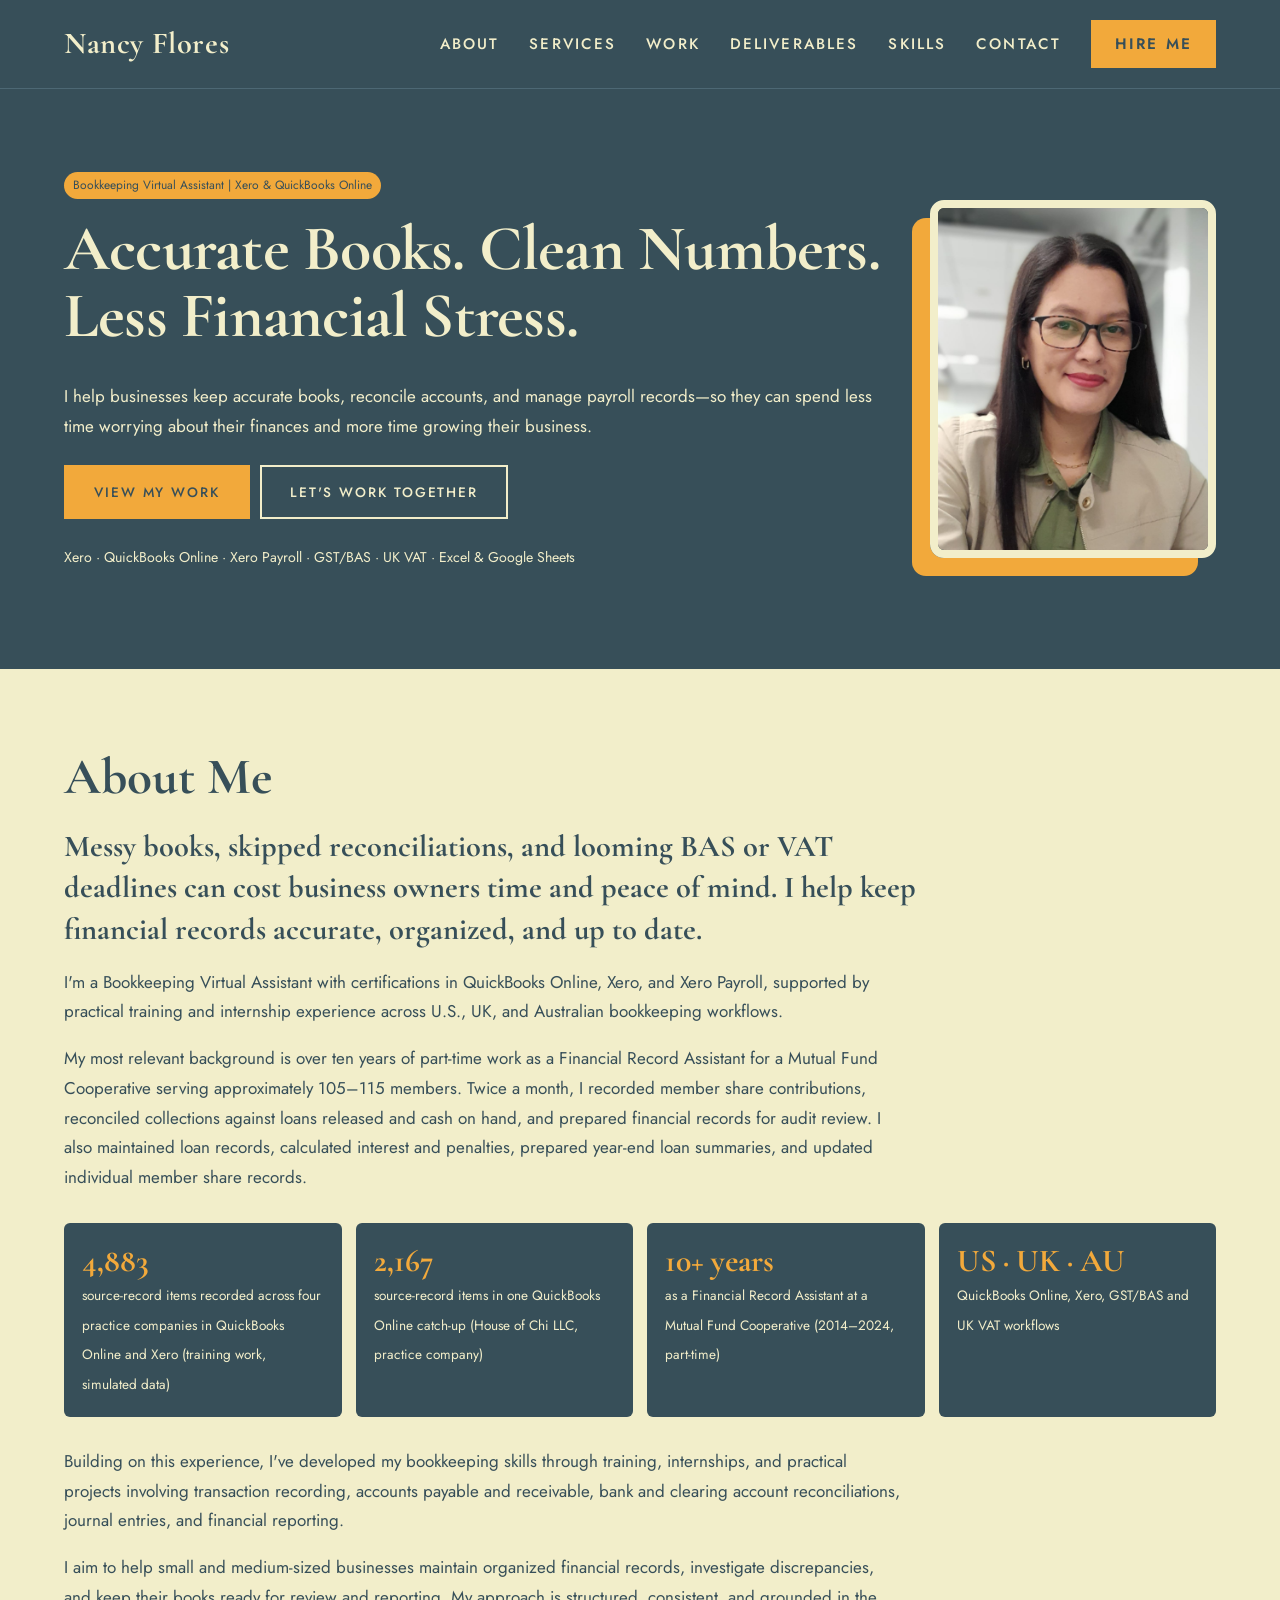
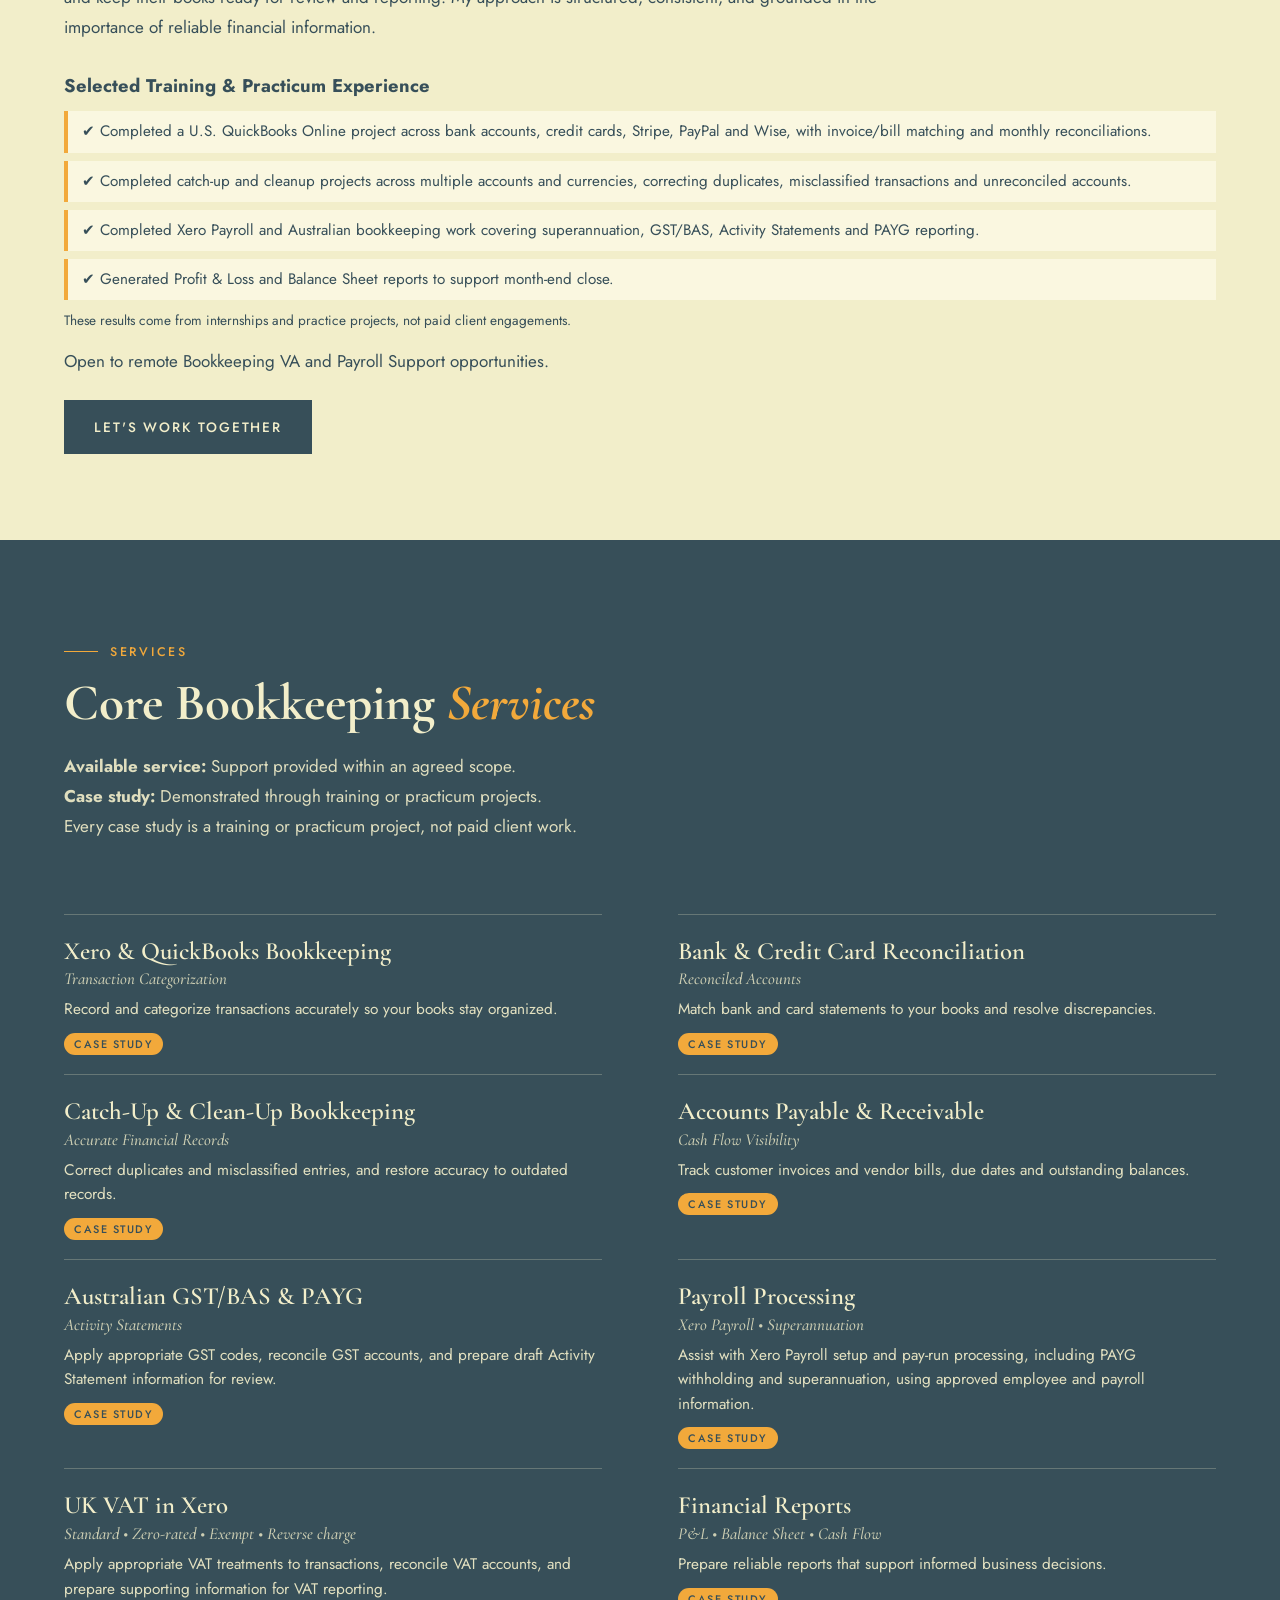
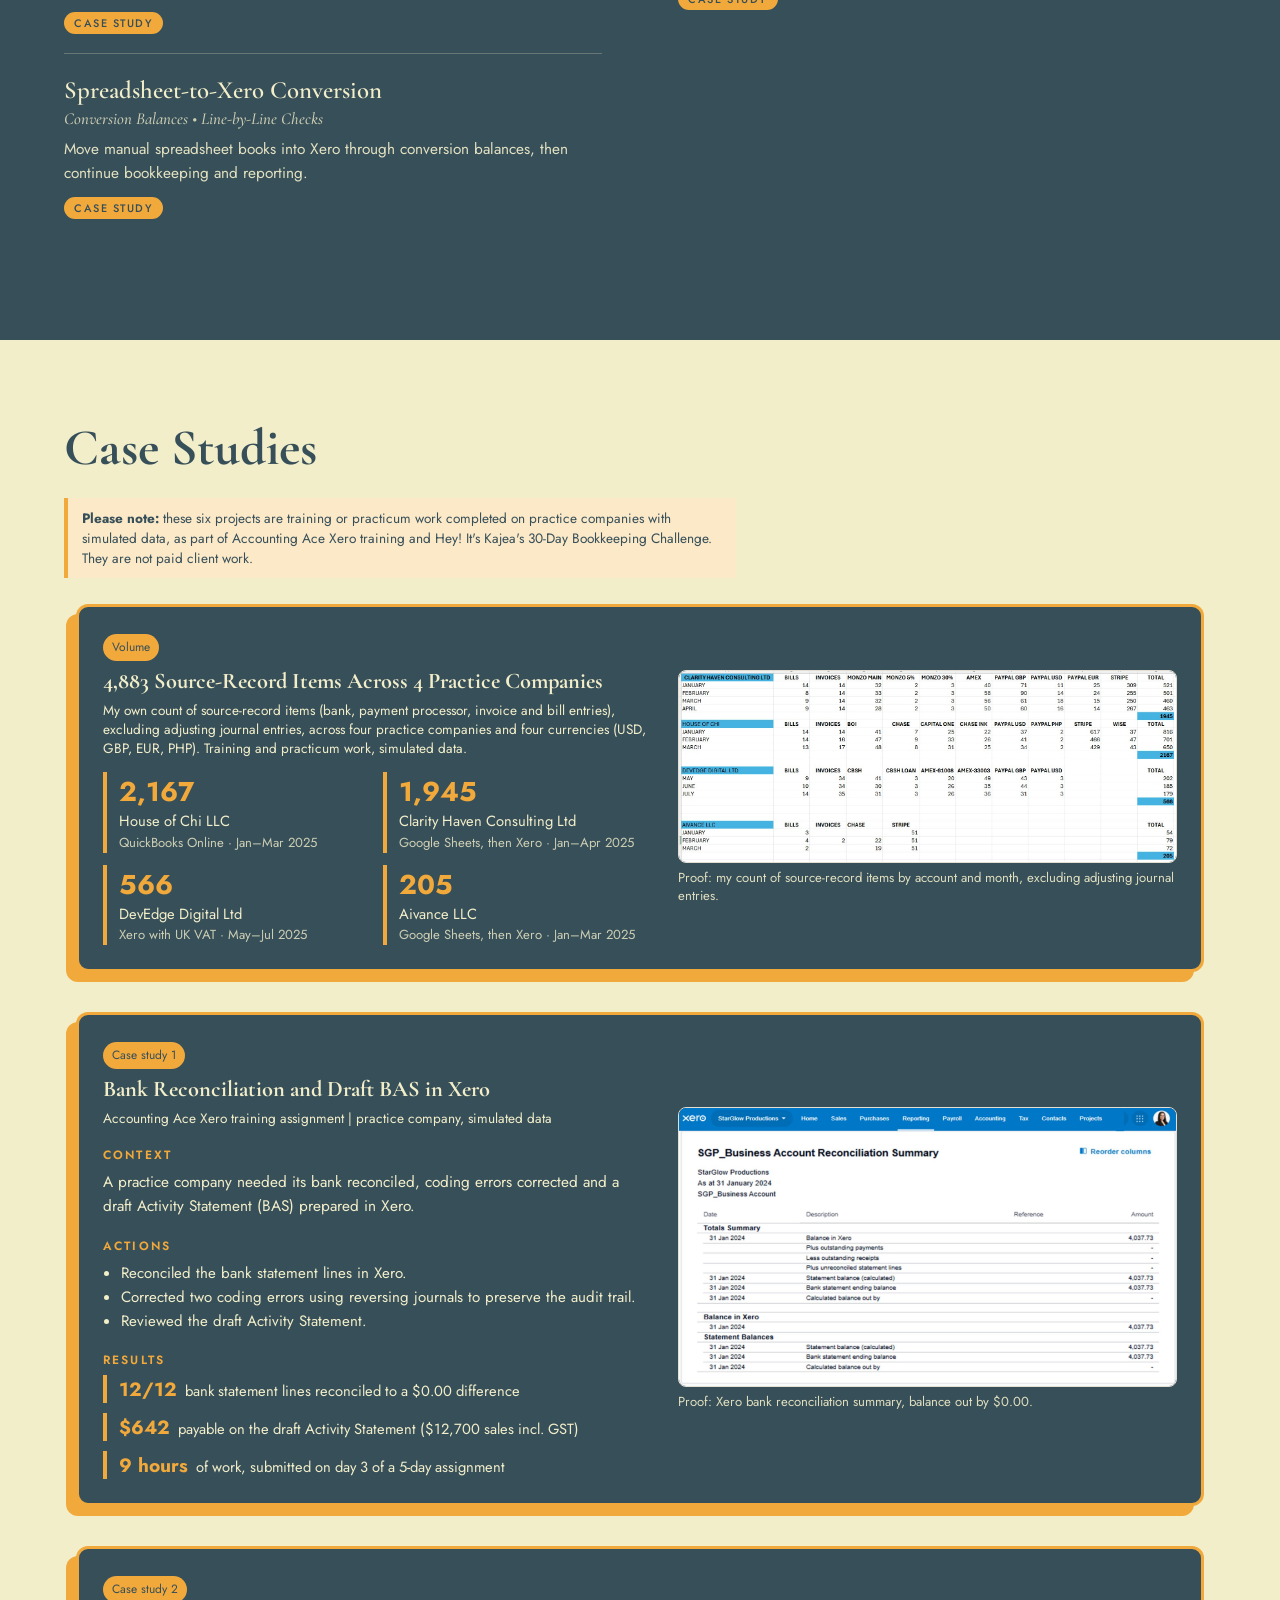
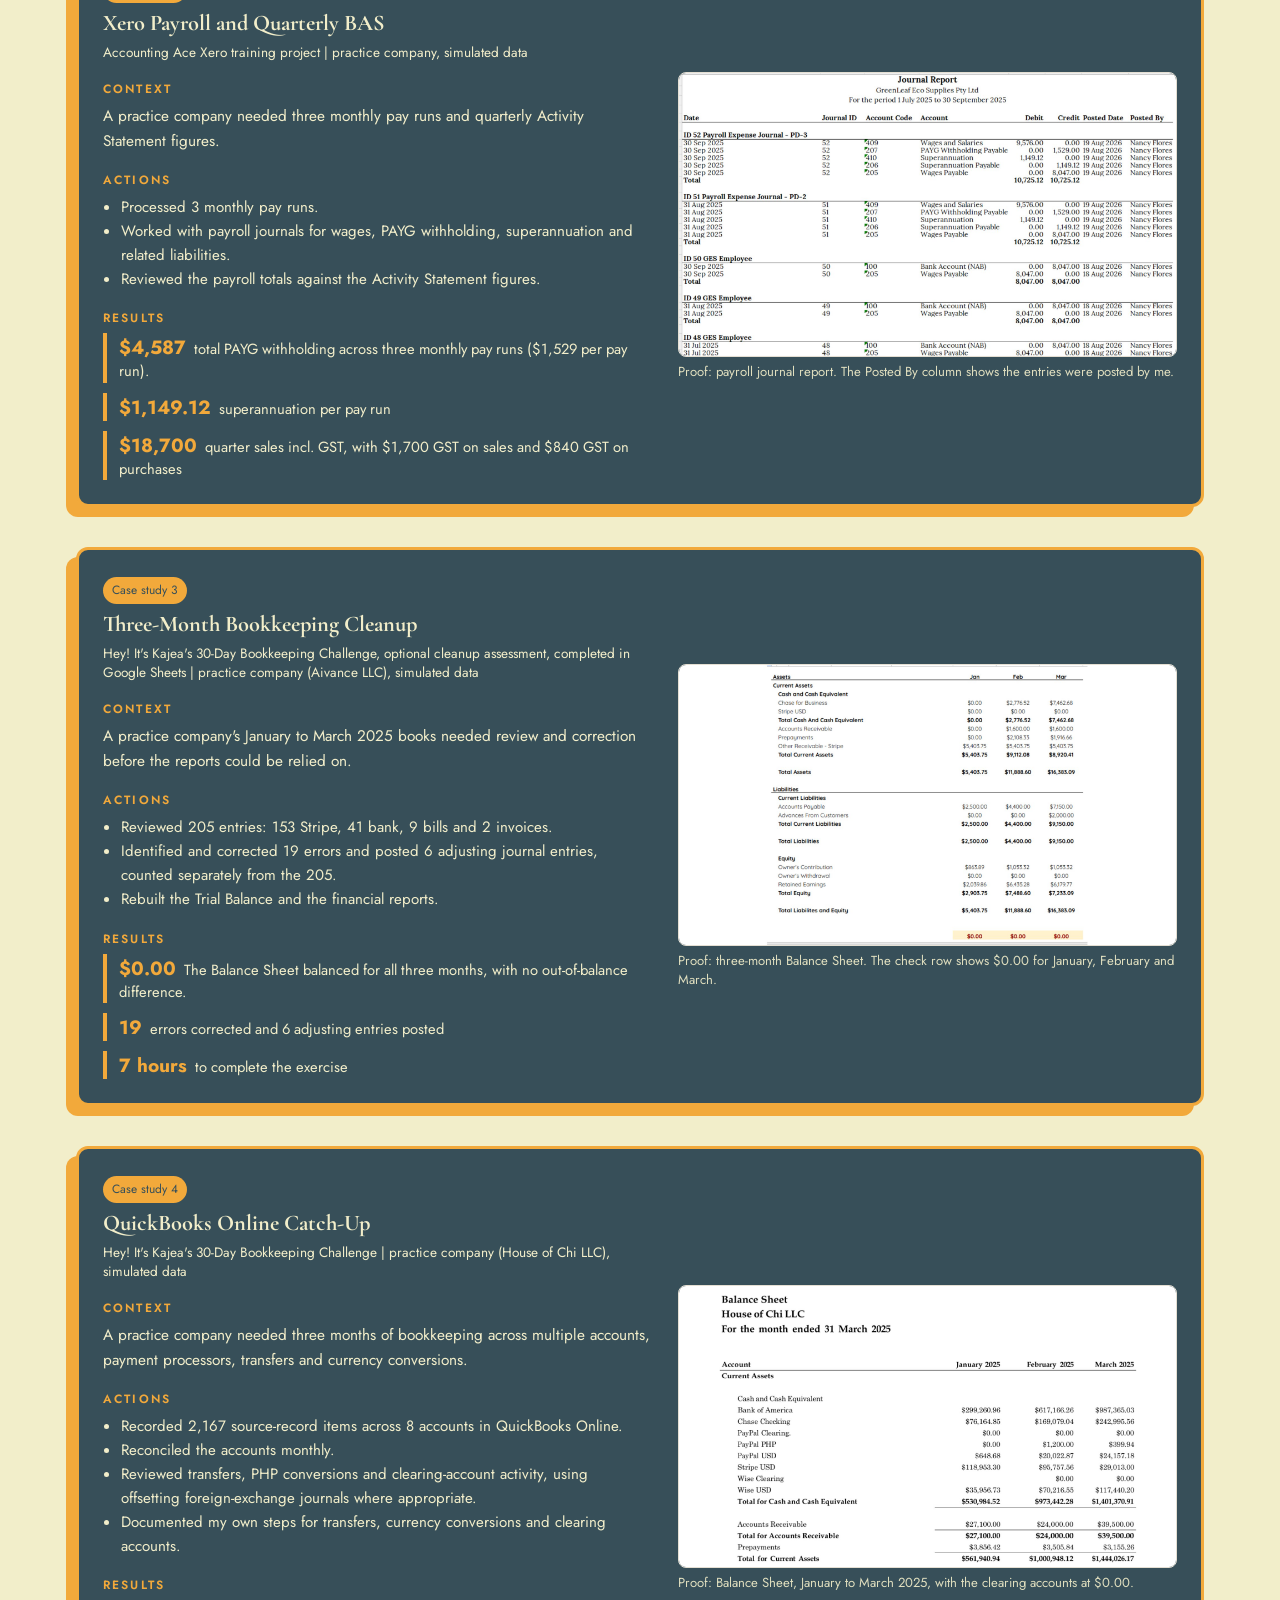
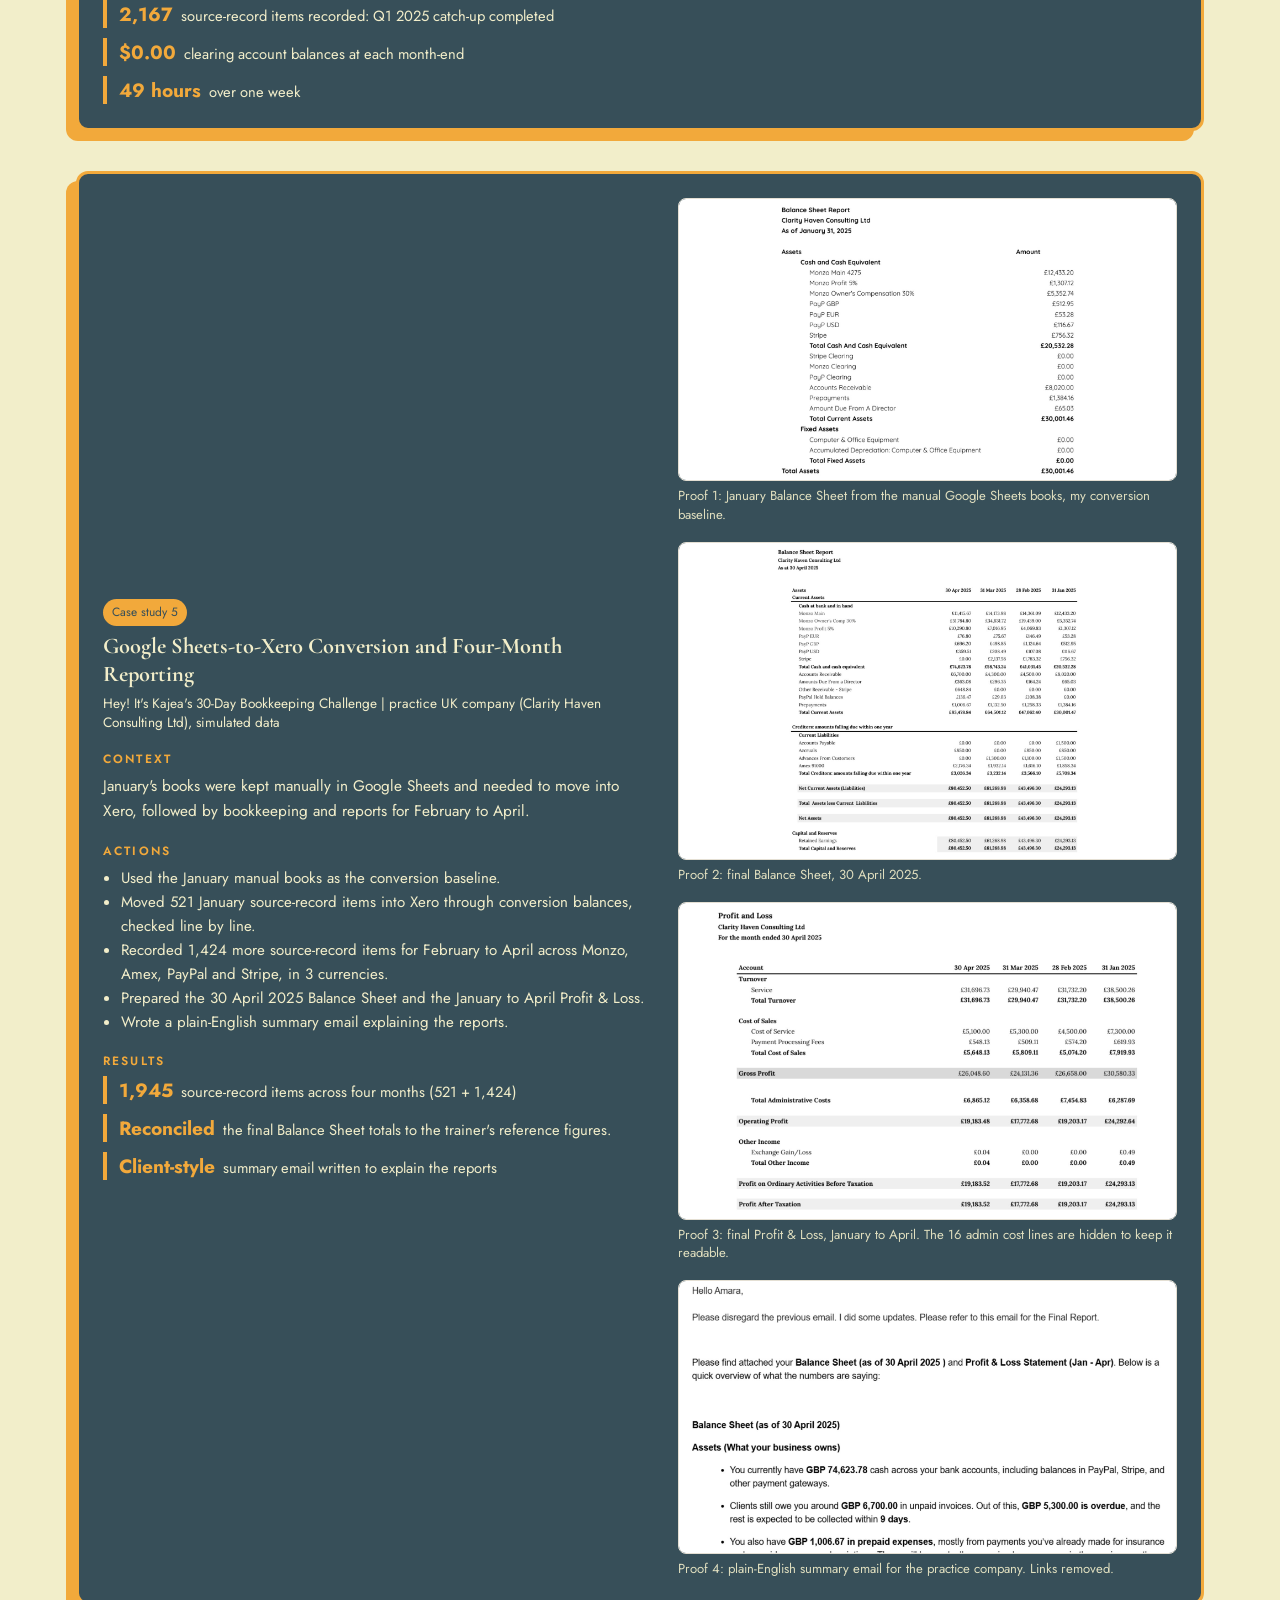
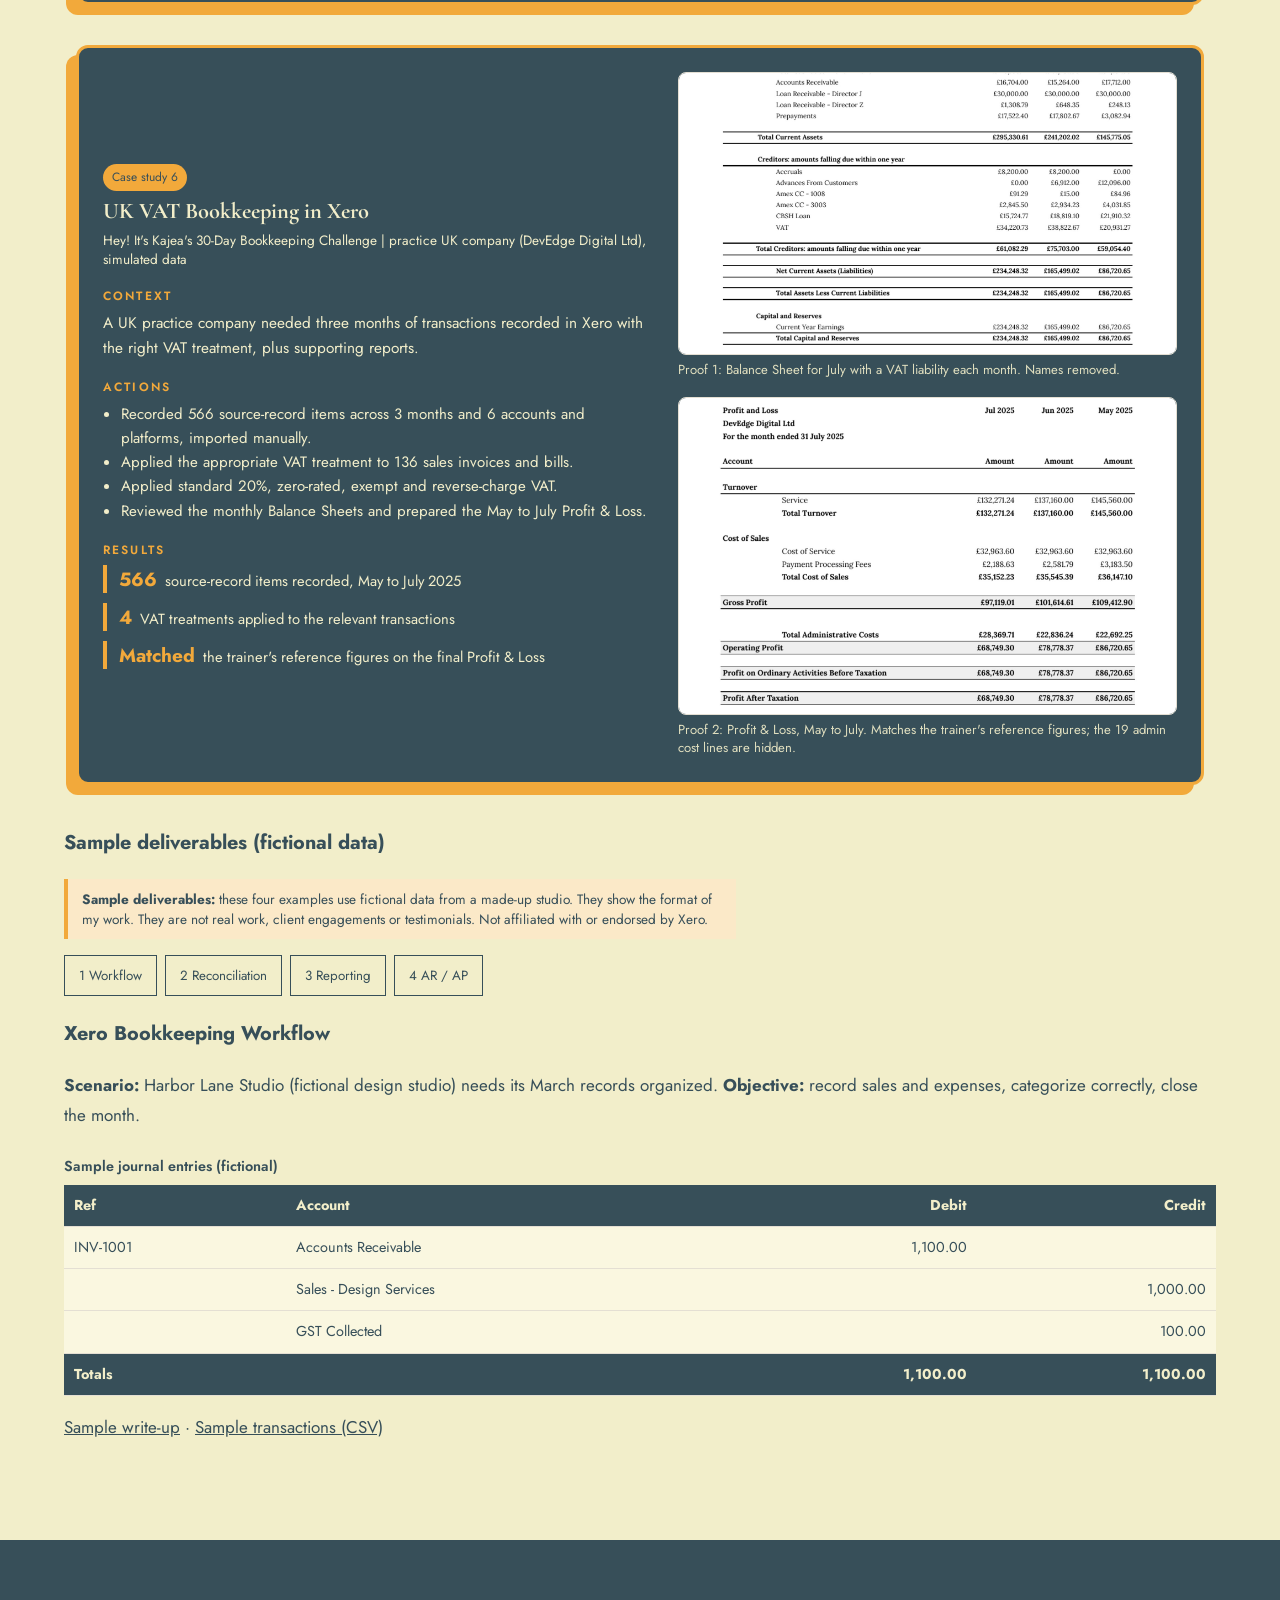
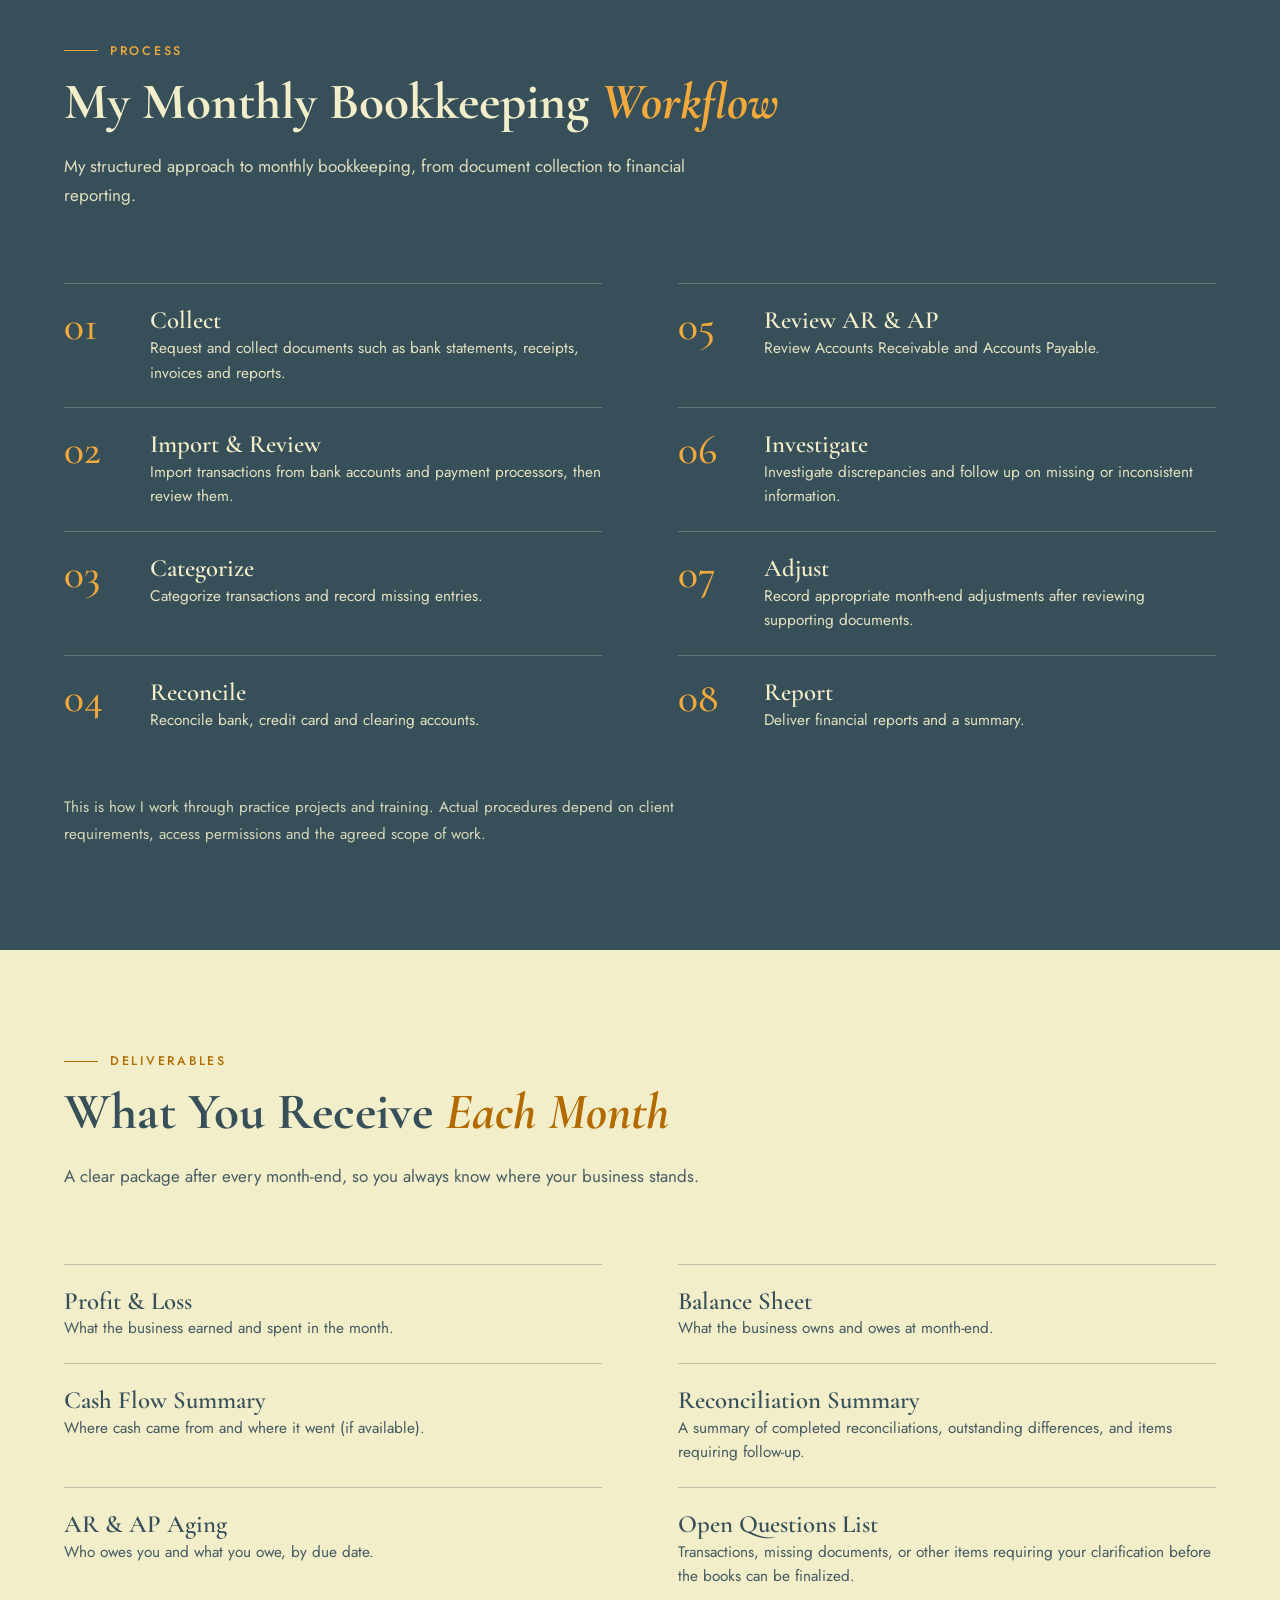
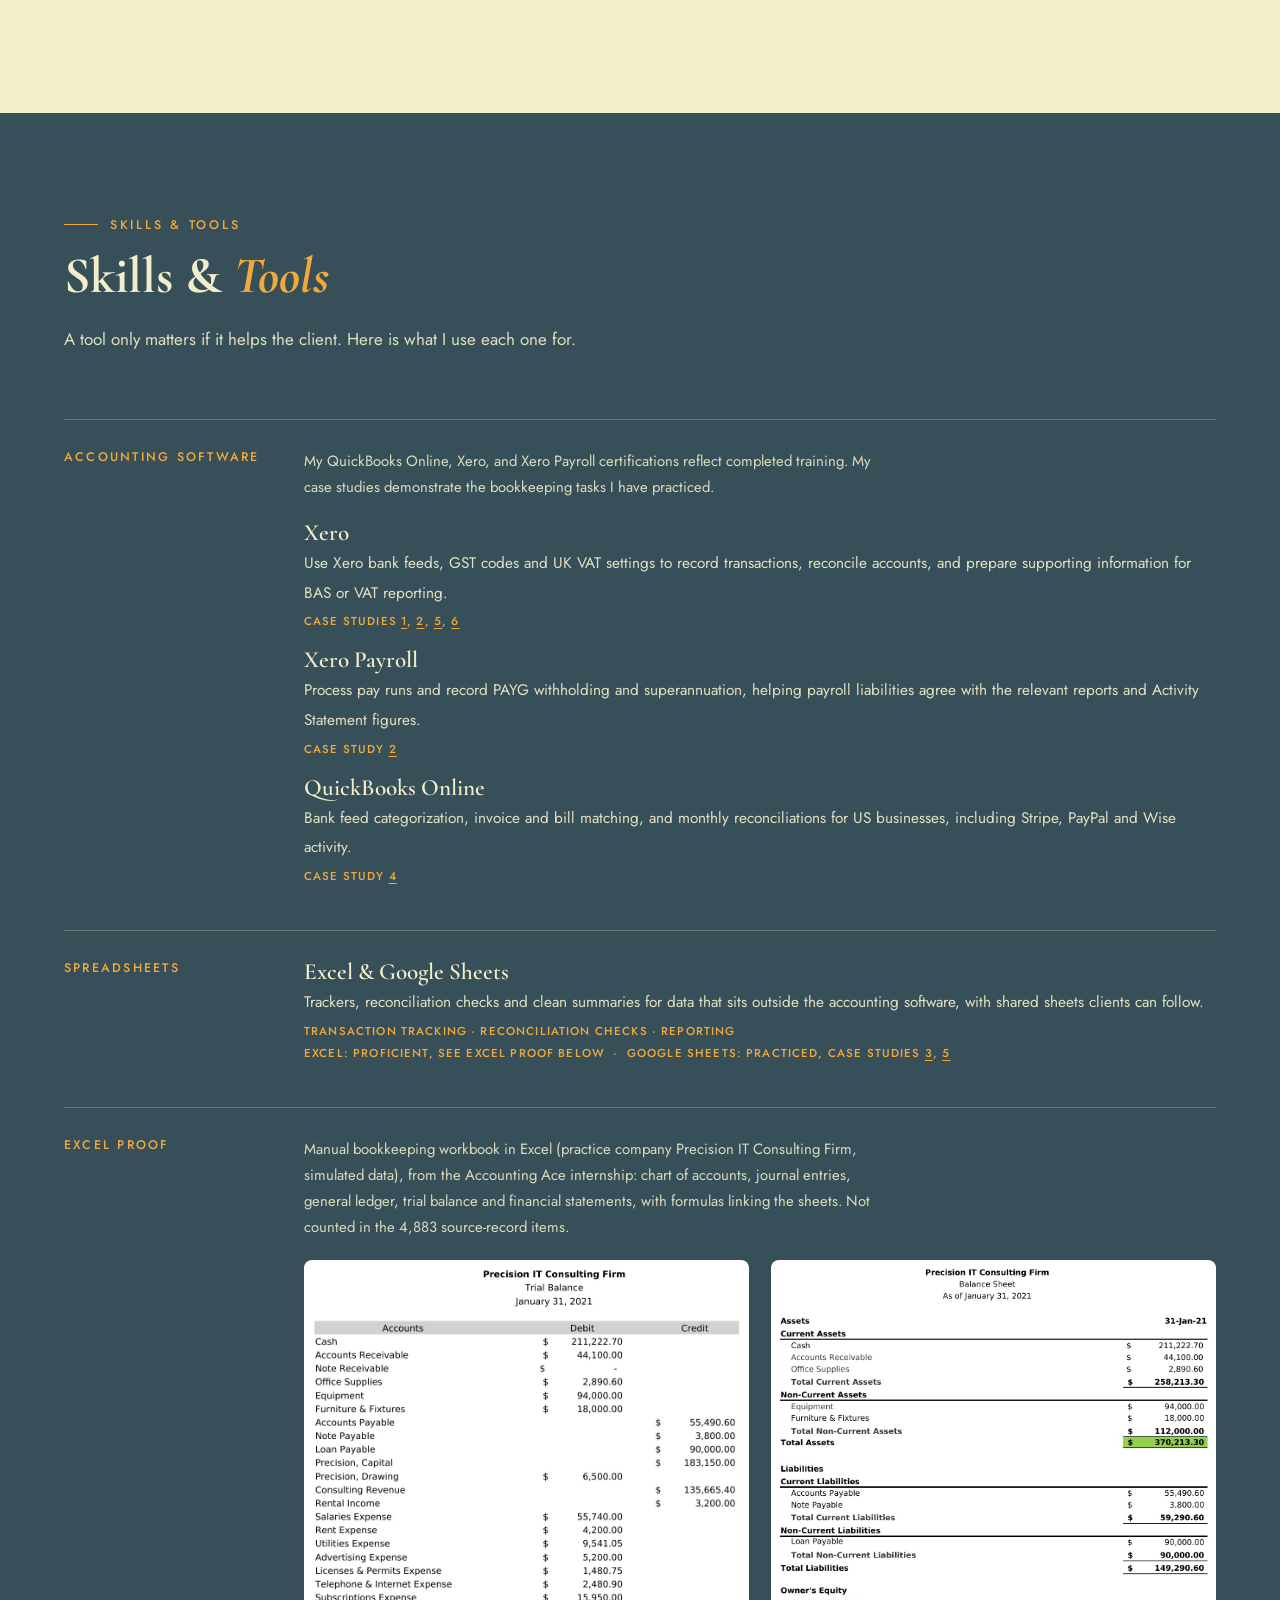
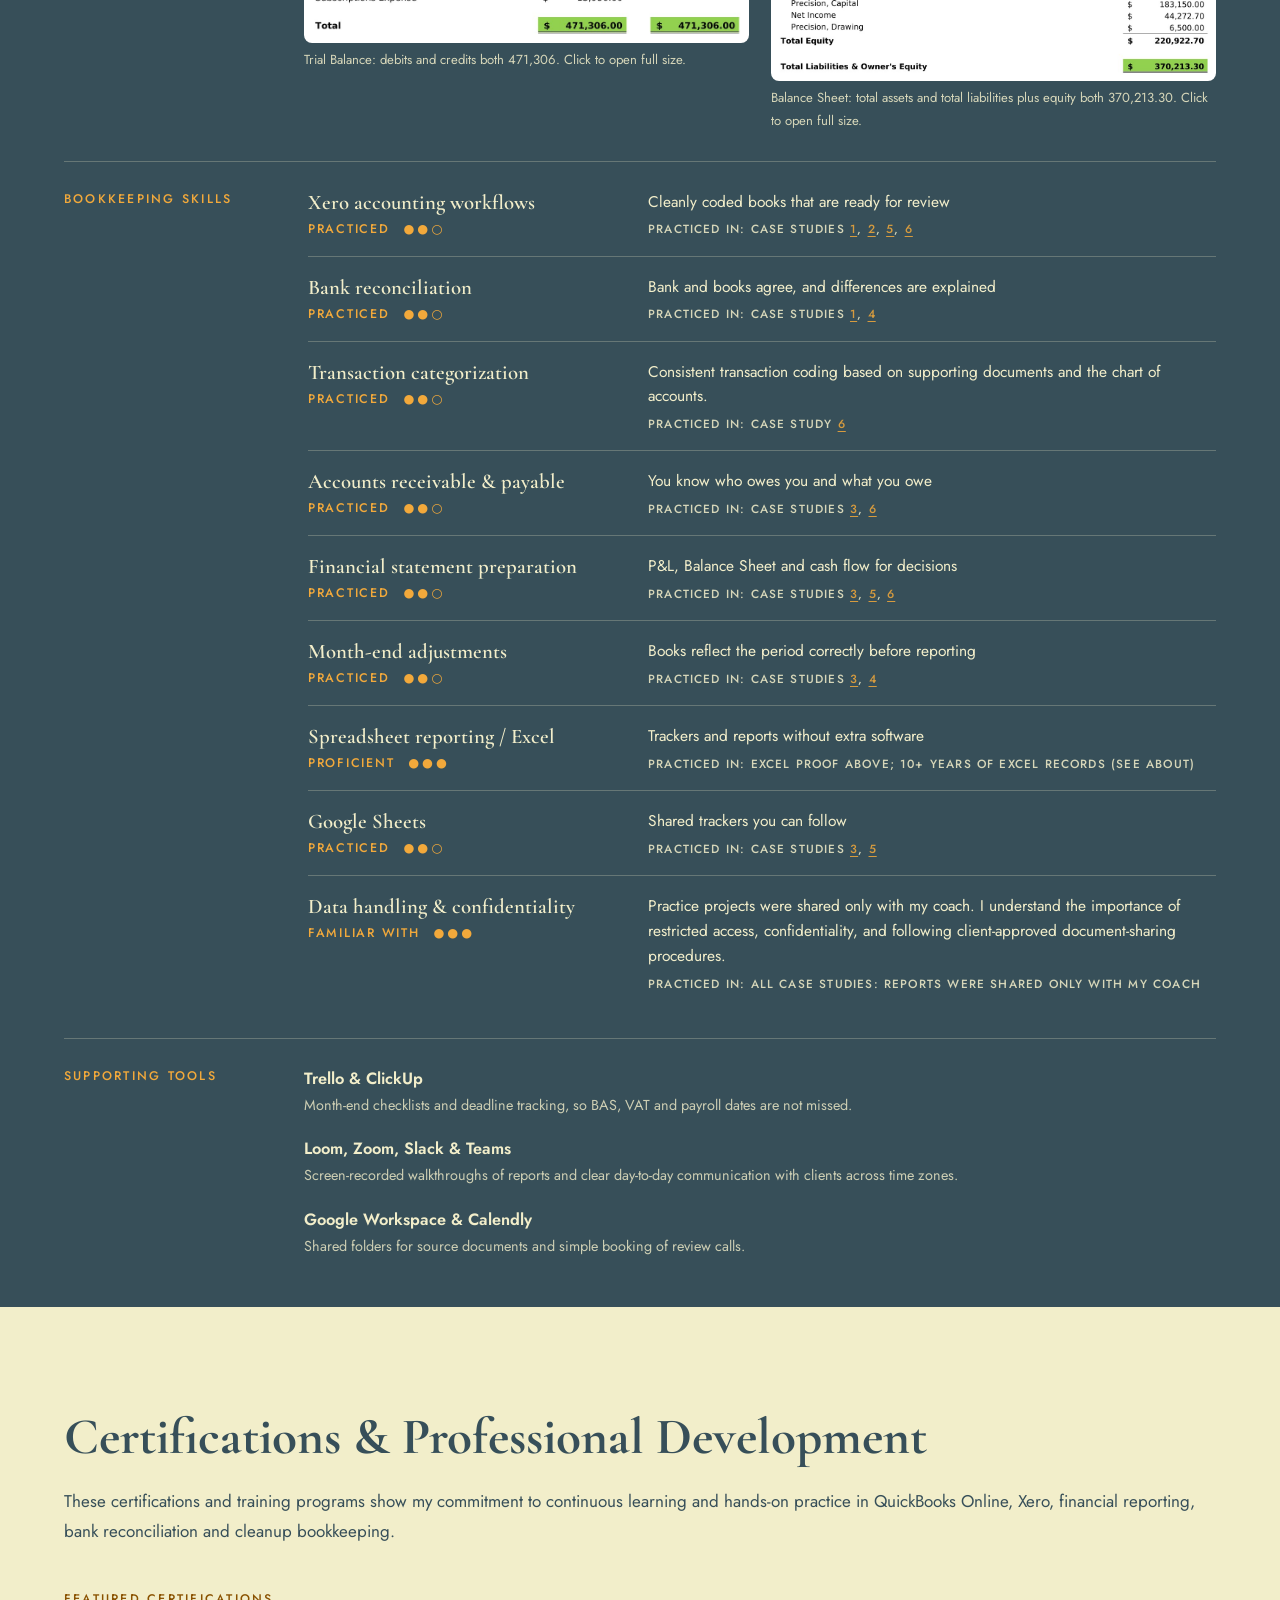
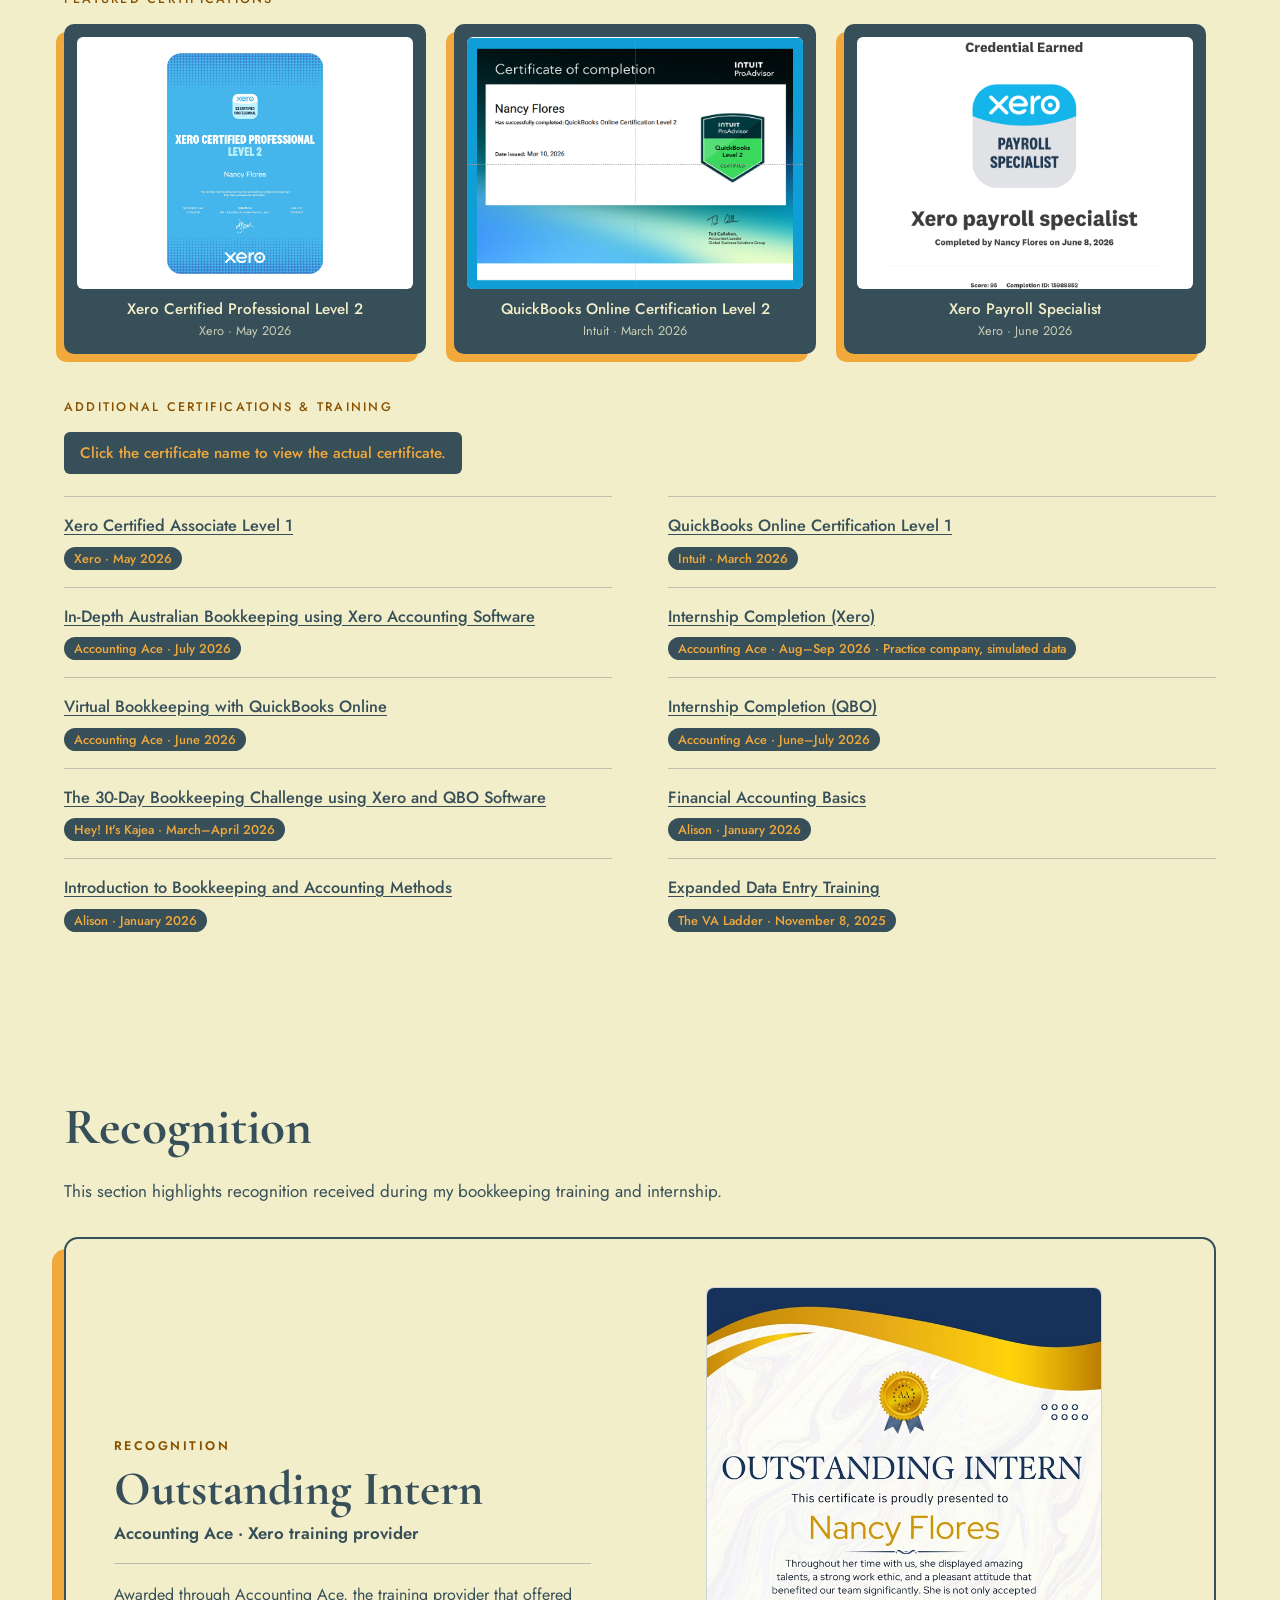
==== index.html @ 0b64007d "Update index.html" ====
<!DOCTYPE html><html lang="en"><head><meta charset="utf-8"><meta name="viewport" content="width=device-width,initial-scale=1">
<title>Nancy Flores | Bookkeeping Virtual Assistant | Xero &amp; QuickBooks Online</title>
<meta name="description" content="Portfolio of Nancy Flores, remote Xero and QuickBooks Online bookkeeper: reconciliations, AP/AR, GST/BAS, UK VAT and financial reporting. Sample projects use fictional data.">
<link rel="stylesheet" 	href="css/style.css?v=3"></head><body>
<header><a href="#top"><strong>Nancy Flores</strong></a><button id="menu" aria-expanded="false" aria-controls="nav">Menu</button>
<nav id="nav" aria-label="Main"><a href="#about">About</a><a href="#services">Services</a><a href="#work">Work</a><a href="#workflow">Deliverables</a><a href="#skills">Skills</a><a href="#contact">Contact</a><a class="hire" href="#contact">Hire Me</a></nav></header>
<main id="top">
<section class="hero"><div><span class="tag b">Bookkeeping Virtual Assistant | Xero &amp; QuickBooks Online</span>
<style>.hero h1{white-space:nowrap;letter-spacing:-.012em;font-size:min(6.4vw,2.9rem)}@media(max-width:899px){.hero{padding-left:4vw!important;padding-right:4vw!important}}@media(min-width:900px){.hero h1{font-size:clamp(1.7rem,2.6vw,3rem)}}</style><h1>Accurate Books. Clean Numbers.<br>Less Financial Stress.</h1> <script> (function(){ var h=document.querySelector('.hero h1'); if(h){ h.style.display='inline-block'; var fit=function(){h.style.fontSize='100px';var w=h.parentElement.clientWidth,n=h.offsetWidth;if(!n||!w)return;h.style.fontSize=Math.max(18,Math.min(Math.floor(100*w/n*.97),innerWidth>=900?64:60))+'px'}; fit();addEventListener('resize',fit);addEventListener('load',fit); if(document.fonts&&document.fonts.ready)document.fonts.ready.then(fit); } var s=document.createElement('style'); s.textContent='.pf img,.cg-i img,.rcx-f img{cursor:zoom-in}#lb2{position:fixed;inset:0;z-index:200;display:flex;flex-direction:column;align-items:center;justify-content:center;gap:14px;background:rgba(55,79,89,.95);visibility:hidden;opacity:0;transition:opacity .25s,visibility .25s}#lb2.o{visibility:visible;opacity:1}#lb2 img{max-width:94vw;max-height:80vh;background:#fff;border:6px solid #f2eeca;border-radius:12px;box-shadow:-14px 14px 0 #F2A93B}#lb2 p{margin:0;color:#f2eeca;font:.9rem Jost,system-ui,sans-serif;max-width:80vw;text-align:center}#lb2 button{position:absolute;top:16px;right:20px;background:#F2A93B;color:#374f59;border:0;border-radius:99px;font:700 .9rem Jost,system-ui,sans-serif;padding:10px 18px;cursor:pointer}'; document.head.appendChild(s); var b=document.createElement('div');b.id='lb2';b.setAttribute('role','dialog');b.setAttribute('aria-modal','true'); b.innerHTML='<button type="button">Close ✕</button><img alt=""><p></p>'; document.body.appendChild(b); var im=b.querySelector('img'),cp=b.querySelector('p'); var closeIt=function(){b.classList.remove('o');document.body.style.overflow=''}; document.addEventListener('click',function(e){ var t=e.target.closest&&e.target.closest('.pf img,.cg-i img,.rcx-f img'); if(t){e.preventDefault();e.stopPropagation();im.src=t.src;im.alt=t.alt;cp.textContent=t.alt;b.classList.add('o');document.body.style.overflow='hidden';return} if(b.classList.contains('o')&&e.target!==im)closeIt() },true); document.addEventListener('keydown',function(e){if(e.key==='Escape')closeIt()}); })(); </script>
<p>I help businesses keep accurate books, reconcile accounts, and manage payroll records—so they can spend less time worrying about their finances and more time growing their business.</p>
<a class="btn p" href="#work">View My Work</a><a class="btn" href="#contact">Let's Work Together</a>
<p><small>Xero · QuickBooks Online · Xero Payroll · GST/BAS · UK VAT · Excel &amp; Google Sheets</small></p></div>
<img src="profile.jpeg" alt="Nancy Flores, bookkeeper" class="portrait"></section>

<div class="alt"><section id="about" style="max-width:1100px">
<style>
.ab-lead{font:700 clamp(1.3rem,3vw,1.9rem)/1.35 'Cormorant Garamond',Georgia,serif;max-width:860px;margin:0 0 18px}
.ab-stats{display:grid;grid-template-columns:repeat(auto-fit,minmax(200px,1fr));gap:14px;margin:30px 0}
.ab-stats div{background:var(--ink);color:var(--paper);padding:18px;border-radius:6px}
.ab-stats b{display:block;font:700 2rem 'Cormorant Garamond',Georgia,serif;color:var(--sand)}
.ab-stats span{font:.85rem/1.4 Jost,system-ui,sans-serif}
.ab-list{list-style:none;padding:0;margin:0}
.ab-list li{background:var(--white);border-left:4px solid var(--sand);padding:10px 14px;margin-bottom:8px;font:.95rem/1.4 Jost,system-ui,sans-serif}
.ab-list li:before{content:"\2714  ";font-weight:700}
.ab-h{font:700 1.15rem Jost,system-ui,sans-serif;margin:30px 0 12px}
</style>
<h2>About Me</h2>
<p class="ab-lead">Messy books, skipped reconciliations, and looming BAS or VAT deadlines can cost business owners time and peace of mind. I help keep financial records accurate, organized, and up to date.</p>
<p>I'm a Bookkeeping Virtual Assistant with certifications in QuickBooks Online, Xero, and Xero Payroll, supported by practical training and internship experience across U.S., UK, and Australian bookkeeping workflows.</p>
<p>My most relevant background is over ten years of part-time work as a Financial Record Assistant for a Mutual Fund Cooperative serving approximately 105–115 members. Twice a month, I recorded member share contributions, reconciled collections against loans released and cash on hand, and prepared financial records for audit review. I also maintained loan records, calculated interest and penalties, prepared year-end loan summaries, and updated individual member share records.</p>
<div class="ab-stats">
<div><b>4,883</b><span>source-record items recorded across four practice companies in QuickBooks Online and Xero (training work, simulated data)</span></div>
<div><b>2,167</b><span>source-record items in one QuickBooks Online catch-up (House of Chi LLC, practice company)</span></div>
<div><b>10+ years</b><span>as a Financial Record Assistant at a Mutual Fund Cooperative (2014–2024, part-time)</span></div>
<div><b>US · UK · AU</b><span>QuickBooks Online, Xero, GST/BAS and UK VAT workflows</span></div></div>
<p>Building on this experience, I've developed my bookkeeping skills through training, internships, and practical projects involving transaction recording, accounts payable and receivable, bank and clearing account reconciliations, journal entries, and financial reporting.</p>
<p>I aim to help small and medium-sized businesses maintain organized financial records, investigate discrepancies, and keep their books ready for review and reporting. My approach is structured, consistent, and grounded in the importance of reliable financial information.</p>
<p class="ab-h">Selected Training &amp; Practicum Experience</p>
<ul class="ab-list">
<li>Completed a U.S. QuickBooks Online project across bank accounts, credit cards, Stripe, PayPal and Wise, with invoice/bill matching and monthly reconciliations.</li>
<li>Completed catch-up and cleanup projects across multiple accounts and currencies, correcting duplicates, misclassified transactions and unreconciled accounts.</li>
<li>Completed Xero Payroll and Australian bookkeeping work covering superannuation, GST/BAS, Activity Statements and PAYG reporting.</li>
<li>Generated Profit &amp; Loss and Balance Sheet reports to support month-end close.</li></ul>
<p style="font:.85rem Jost,system-ui,sans-serif;margin-top:10px">These results come from internships and practice projects, not paid client engagements.</p>

<p>Open to remote Bookkeeping VA and Payroll Support opportunities.</p>
<a class="btn p" href="#contact">Let's Work Together</a></section></div>

<section id="services" class="ed">
<style>
main section.ed{background:#374f59;color:#f2eeca;padding:clamp(56px,8vw,104px) 5vw;--ac:#F2A93B;--ln:rgba(242,238,202,.25)}
main section.ed.cr{background:#f2eeca;color:#374f59;--ac:#b36b00;--ln:rgba(55,79,89,.28)}
.ed-in{max-width:1180px;margin:0 auto}
.ed-eb{display:flex;align-items:center;gap:12px;margin:0 0 14px;font:500 .78rem Jost,system-ui,sans-serif;letter-spacing:.22em;text-transform:uppercase;color:var(--ac)}.ed-eb::before{content:"";width:34px;height:1px;background:currentColor}
.ed h2 em{font-style:italic;color:var(--ac)}
.ed-lead{max-width:64ch;margin:0 0 clamp(44px,6vw,72px);opacity:.9}
.ed-rows{display:grid;grid-template-columns:1fr 1fr;column-gap:clamp(32px,6vw,88px)}
.ed-row{padding:22px 0;border-top:1px solid var(--ln)}
.ed-row h3{font:600 1.55rem/1.2 'Cormorant Garamond',Georgia,serif;margin:0}
.ed-sub{font:italic 500 1.05rem 'Cormorant Garamond',Georgia,serif;opacity:.8;margin:2px 0 8px}
.ed-row p{margin:0;font-size:.96rem;line-height:1.6;opacity:.92}
.ed-tg{margin-top:14px;font:500 .68rem Jost,system-ui,sans-serif;letter-spacing:.14em;text-transform:uppercase;color:var(--ac)}
.ed-tg span:first-child{background:#F2A93B;color:#374f59;padding:3px 10px;border-radius:99px}.ed-tg span+span{margin-left:12px;opacity:.8}
.ed-st{display:grid;grid-template-columns:70px 1fr;gap:16px;align-items:start}
.ed-n{font:500 2.6rem/1 'Cormorant Garamond',Georgia,serif;color:var(--ac)}
.ed-wf{grid-auto-flow:column;grid-template-rows:repeat(4,auto)}
.ed-note{margin:40px 0 0;max-width:70ch;font-size:.95rem;opacity:.85}
@media(max-width:820px){.ed-rows{grid-template-columns:1fr}.ed-wf{grid-auto-flow:row;grid-template-rows:none}}
</style>
<div class="ed-in"><p class="ed-eb">Services</p><h2>Core Bookkeeping <em>Services</em></h2>
<p class="ed-lead"><strong>Available service:</strong> Support provided within an agreed scope.<br><strong>Case study:</strong> Demonstrated through training or practicum projects.<br>Every case study is a training or practicum project, not paid client work.</p>
<div class="ed-rows">
<div class="ed-row"><h3>Xero &amp; QuickBooks Bookkeeping</h3><div class="ed-sub">Transaction Categorization</div><p>Record and categorize transactions accurately so your books stay organized.</p><div class="ed-tg"><span>Case study</span></div></div>
<div class="ed-row"><h3>Bank &amp; Credit Card Reconciliation</h3><div class="ed-sub">Reconciled Accounts</div><p>Match bank and card statements to your books and resolve discrepancies.</p><div class="ed-tg"><span>Case study</span></div></div>
<div class="ed-row"><h3>Catch-Up &amp; Clean-Up Bookkeeping</h3><div class="ed-sub">Accurate Financial Records</div><p>Correct duplicates and misclassified entries, and restore accuracy to outdated records.</p><div class="ed-tg"><span>Case study</span></div></div>
<div class="ed-row"><h3>Accounts Payable &amp; Receivable</h3><div class="ed-sub">Cash Flow Visibility</div><p>Track customer invoices and vendor bills, due dates and outstanding balances.</p><div class="ed-tg"><span>Case study</span></div></div>
<div class="ed-row"><h3>Australian GST/BAS &amp; PAYG</h3><div class="ed-sub">Activity Statements</div><p>Apply appropriate GST codes, reconcile GST accounts, and prepare draft Activity Statement information for review.</p><div class="ed-tg"><span>Case study</span></div></div>
<div class="ed-row"><h3>Payroll Processing</h3><div class="ed-sub">Xero Payroll • Superannuation</div><p>Assist with Xero Payroll setup and pay-run processing, including PAYG withholding and superannuation, using approved employee and payroll information.</p><div class="ed-tg"><span>Case study</span></div></div>
<div class="ed-row"><h3>UK VAT in Xero</h3><div class="ed-sub">Standard • Zero-rated • Exempt • Reverse charge</div><p>Apply appropriate VAT treatments to transactions, reconcile VAT accounts, and prepare supporting information for VAT reporting.</p><div class="ed-tg"><span>Case study</span></div></div>
<div class="ed-row"><h3>Financial Reports</h3><div class="ed-sub">P&amp;L • Balance Sheet • Cash Flow</div><p>Prepare reliable reports that support informed business decisions.</p><div class="ed-tg"><span>Case study</span></div></div>
<div class="ed-row"><h3>Spreadsheet-to-Xero Conversion</h3><div class="ed-sub">Conversion Balances • Line-by-Line Checks</div><p>Move manual spreadsheet books into Xero through conversion balances, then continue bookkeeping and reporting.</p><div class="ed-tg"><span>Case study</span></div></div>
</div></div></section>
<div class="alt"><section id="work" style="max-width:1100px">
<style>
.cs{display:grid;grid-template-columns:1.1fr 1fr;gap:26px;align-items:center;background:var(--ink);color:var(--paper);border:3px solid var(--sand);border-radius:12px;padding:24px;margin:26px 12px 40px;box-shadow:-10px 10px 0 var(--sand)}
.cs h3{font:700 1.4rem/1.25 'Cormorant Garamond',Georgia,serif;margin:6px 0}
.cs small{font:.85rem/1.4 Jost,system-ui;display:block;margin-bottom:14px}
.cs-s{display:grid;gap:10px}
.cs-s div{font:.92rem/1.45 Jost,system-ui;border-left:4px solid var(--sand);padding-left:12px}
.cs-s b{font:700 1.2rem Jost,system-ui;margin-right:4px;color:var(--sand)}
.cs img{width:100%;border-radius:8px;border:1px solid #e4dfd3}
@media(max-width:760px){.cs{grid-template-columns:1fr}}
</style>
<h2>Case Studies</h2>
<p class="note"><strong>Please note:</strong> these six projects are training or practicum work completed on practice companies with simulated data, as part of Accounting Ace Xero training and Hey! It's Kajea's 30-Day Bookkeeping Challenge. They are not paid client work.</p>

<style>
.cs-l{font:600 .75rem Jost,system-ui;letter-spacing:.18em;text-transform:uppercase;color:var(--sand);margin:18px 0 6px}
.cs-t{margin:0;font:400 .96rem/1.6 Jost,system-ui}
.cs ul{margin:0;padding-left:18px;font:400 .94rem/1.6 Jost,system-ui}
</style>
<style>
.cs-l{font:600 .75rem Jost,system-ui;letter-spacing:.18em;text-transform:uppercase;color:var(--sand);margin:18px 0 6px}
.cs-t{margin:0;font:400 .96rem/1.6 Jost,system-ui}
.cs ul{margin:0;padding-left:18px;font:400 .94rem/1.6 Jost,system-ui}
.pf{display:grid;gap:18px}.pf figure{margin:0}
.pf img{width:100%;border-radius:8px;border:1px solid #e4dfd3;background:#fff;display:block}
.pf figcaption{font:400 .82rem/1.4 Jost,system-ui;margin-top:6px;opacity:.9}
.vg{display:grid;grid-template-columns:repeat(2,1fr);gap:12px;margin-top:14px}
.vg div{border-left:4px solid var(--sand);padding-left:12px;font:400 .92rem/1.4 Jost,system-ui}
.vg b{display:block;font:700 1.7rem Jost,system-ui;color:var(--sand)}
.vg i{font-style:normal;opacity:.8;font-size:.82rem}
@media(max-width:560px){.vg{grid-template-columns:1fr}}
</style>
<article class="cs"><div><span class="tag">Volume</span><h3>4,883 Source-Record Items Across 4 Practice Companies</h3><small>My own count of source-record items (bank, payment processor, invoice and bill entries), excluding adjusting journal entries, across four practice companies and four currencies (USD, GBP, EUR, PHP). Training and practicum work, simulated data.</small>
<div class="vg"><div><b>2,167</b>House of Chi LLC<br><i>QuickBooks Online · Jan–Mar 2025</i></div><div><b>1,945</b>Clarity Haven Consulting Ltd<br><i>Google Sheets, then Xero · Jan–Apr 2025</i></div><div><b>566</b>DevEdge Digital Ltd<br><i>Xero with UK VAT · May–Jul 2025</i></div><div><b>205</b>Aivance LLC<br><i>Google Sheets, then Xero · Jan–Mar 2025</i></div></div></div>
<div class="pf"><figure><img src="proof-volume.jpg" alt="Spreadsheet of entries by account and month for four practice companies" loading="lazy"><figcaption>Proof: my count of source-record items by account and month, excluding adjusting journal entries.</figcaption></figure></div></article>

<article class="cs" id="cs1"><div><span class="tag">Case study 1</span><h3>Bank Reconciliation and Draft BAS in Xero</h3><small>Accounting Ace Xero training assignment | practice company, simulated data</small>
<p class="cs-l">Context</p><p class="cs-t">A practice company needed its bank reconciled, coding errors corrected and a draft Activity Statement (BAS) prepared in Xero.</p>
<p class="cs-l">Actions</p><ul><li>Reconciled the bank statement lines in Xero.</li><li>Corrected two coding errors using reversing journals to preserve the audit trail.</li><li>Reviewed the draft Activity Statement.</li></ul>
<p class="cs-l">Results</p><div class="cs-s"><div><b>12/12</b> bank statement lines reconciled to a $0.00 difference</div><div><b>$642</b> payable on the draft Activity Statement ($12,700 sales incl. GST)</div><div><b>9 hours</b> of work, submitted on day 3 of a 5-day assignment</div></div></div>
<div class="pf"><figure><img src="proof-1.jpg" alt="Xero bank reconciliation summary for a practice company showing a balance out by of zero" loading="lazy"><figcaption>Proof: Xero bank reconciliation summary, balance out by $0.00.</figcaption></figure></div></article>

<article class="cs" id="cs2"><div><span class="tag">Case study 2</span><h3>Xero Payroll and Quarterly BAS</h3><small>Accounting Ace Xero training project | practice company, simulated data</small>
<p class="cs-l">Context</p><p class="cs-t">A practice company needed three monthly pay runs and quarterly Activity Statement figures.</p>
<p class="cs-l">Actions</p><ul><li>Processed 3 monthly pay runs.</li><li>Worked with payroll journals for wages, PAYG withholding, superannuation and related liabilities.</li><li>Reviewed the payroll totals against the Activity Statement figures.</li></ul>
<p class="cs-l">Results</p><div class="cs-s"><div><b>$4,587</b> total PAYG withholding across three monthly pay runs ($1,529 per pay run).</div><div><b>$1,149.12</b> superannuation per pay run</div><div><b>$18,700</b> quarter sales incl. GST, with $1,700 GST on sales and $840 GST on purchases</div></div></div>
<div class="pf"><figure><img src="proof-2.jpg" alt="Xero payroll journal report for a practice company with the Posted By column showing Nancy Flores" loading="lazy"><figcaption>Proof: payroll journal report. The Posted By column shows the entries were posted by me.</figcaption></figure></div></article>

<article class="cs" id="cs3"><div><span class="tag">Case study 3</span><h3>Three-Month Bookkeeping Cleanup</h3><small>Hey! It's Kajea's 30-Day Bookkeeping Challenge, optional cleanup assessment, completed in Google Sheets | practice company (Aivance LLC), simulated data</small>
<p class="cs-l">Context</p><p class="cs-t">A practice company's January to March 2025 books needed review and correction before the reports could be relied on.</p>
<p class="cs-l">Actions</p><ul><li>Reviewed 205 entries: 153 Stripe, 41 bank, 9 bills and 2 invoices.</li><li>Identified and corrected 19 errors and posted 6 adjusting journal entries, counted separately from the 205.</li><li>Rebuilt the Trial Balance and the financial reports.</li></ul>
<p class="cs-l">Results</p><div class="cs-s"><div><b>$0.00</b> The Balance Sheet balanced for all three months, with no out-of-balance difference.</div><div><b>19</b> errors corrected and 6 adjusting entries posted</div><div><b>7 hours</b> to complete the exercise</div></div></div>
<div class="pf"><figure><img src="proof-3.jpg" alt="Practice company balance sheet for January to March with a check row showing zero" loading="lazy"><figcaption>Proof: three-month Balance Sheet. The check row shows $0.00 for January, February and March.</figcaption></figure></div></article>

<article class="cs" id="cs4"><div><span class="tag">Case study 4</span><h3>QuickBooks Online Catch-Up</h3><small>Hey! It's Kajea's 30-Day Bookkeeping Challenge | practice company (House of Chi LLC), simulated data</small>
<p class="cs-l">Context</p><p class="cs-t">A practice company needed three months of bookkeeping across multiple accounts, payment processors, transfers and currency conversions.</p>
<p class="cs-l">Actions</p><ul><li>Recorded 2,167 source-record items across 8 accounts in QuickBooks Online.</li><li>Reconciled the accounts monthly.</li><li>Reviewed transfers, PHP conversions and clearing-account activity, using offsetting foreign-exchange journals where appropriate.</li><li>Documented my own steps for transfers, currency conversions and clearing accounts.</li></ul>
<p class="cs-l">Results</p><div class="cs-s"><div><b>2,167</b> source-record items recorded: Q1 2025 catch-up completed</div><div><b>$0.00</b> clearing account balances at each month-end</div><div><b>49 hours</b> over one week</div></div></div>
<div class="pf"><figure><img src="proof-4.jpg" alt="Final balance sheet for House of Chi LLC with the PayPal and Wise clearing accounts at zero" loading="lazy"><figcaption>Proof: Balance Sheet, January to March 2025, with the clearing accounts at $0.00.</figcaption></figure></div></article>

<article class="cs" id="cs5"><div><span class="tag">Case study 5</span><h3>Google Sheets-to-Xero Conversion and Four-Month Reporting</h3><small>Hey! It's Kajea's 30-Day Bookkeeping Challenge | practice UK company (Clarity Haven Consulting Ltd), simulated data</small>
<p class="cs-l">Context</p><p class="cs-t">January's books were kept manually in Google Sheets and needed to move into Xero, followed by bookkeeping and reports for February to April.</p>
<p class="cs-l">Actions</p><ul><li>Used the January manual books as the conversion baseline.</li><li>Moved 521 January source-record items into Xero through conversion balances, checked line by line.</li><li>Recorded 1,424 more source-record items for February to April across Monzo, Amex, PayPal and Stripe, in 3 currencies.</li><li>Prepared the 30 April 2025 Balance Sheet and the January to April Profit &amp; Loss.</li><li>Wrote a plain-English summary email explaining the reports.</li></ul>
<p class="cs-l">Results</p><div class="cs-s"><div><b>1,945</b> source-record items across four months (521 + 1,424)</div><div><b>Reconciled</b> the final Balance Sheet totals to the trainer's reference figures.</div><div><b>Client-style</b> summary email written to explain the reports</div></div></div>
<div class="pf"><figure><img src="proof-5a.jpg" alt="January Balance Sheet from the manual Google Sheets books of a practice UK company" loading="lazy"><figcaption>Proof 1: January Balance Sheet from the manual Google Sheets books, my conversion baseline.</figcaption></figure>
<figure><img src="proof-5b.jpg" alt="Final Balance Sheet as at 30 April 2025 for a practice UK company" loading="lazy"><figcaption>Proof 2: final Balance Sheet, 30 April 2025.</figcaption></figure>
<figure><img src="proof-5c.jpg" alt="Final Profit and Loss, January to April 2025, for a practice UK company" loading="lazy"><figcaption>Proof 3: final Profit &amp; Loss, January to April. The 16 admin cost lines are hidden to keep it readable.</figcaption></figure>
<figure><img src="proof-5d.jpg" alt="Plain-English summary email explaining the Balance Sheet and Profit and Loss" loading="lazy"><figcaption>Proof 4: plain-English summary email for the practice company. Links removed.</figcaption></figure></div></article>

<article class="cs" id="cs6"><div><span class="tag">Case study 6</span><h3>UK VAT Bookkeeping in Xero</h3><small>Hey! It's Kajea's 30-Day Bookkeeping Challenge | practice UK company (DevEdge Digital Ltd), simulated data</small>
<p class="cs-l">Context</p><p class="cs-t">A UK practice company needed three months of transactions recorded in Xero with the right VAT treatment, plus supporting reports.</p>
<p class="cs-l">Actions</p><ul><li>Recorded 566 source-record items across 3 months and 6 accounts and platforms, imported manually.</li><li>Applied the appropriate VAT treatment to 136 sales invoices and bills.</li><li>Applied standard 20%, zero-rated, exempt and reverse-charge VAT.</li><li>Reviewed the monthly Balance Sheets and prepared the May to July Profit &amp; Loss.</li></ul>
<p class="cs-l">Results</p><div class="cs-s"><div><b>566</b> source-record items recorded, May to July 2025</div><div><b>4</b> VAT treatments applied to the relevant transactions</div><div><b>Matched</b> the trainer's reference figures on the final Profit &amp; Loss</div></div></div>
<div class="pf"><figure><img src="proof-6a.jpg" alt="Balance Sheet for a UK practice company showing a VAT liability each month" loading="lazy"><figcaption>Proof 1: Balance Sheet for July with a VAT liability each month. Names removed.</figcaption></figure>
<figure><img src="proof-6b.jpg" alt="Final Profit and Loss for May to July 2025 for a UK practice company" loading="lazy"><figcaption>Proof 2: Profit &amp; Loss, May to July. Matches the trainer's reference figures; the 19 admin cost lines are hidden.</figcaption></figure></div></article><h3 style="margin-top:10px">Sample deliverables (fictional data)</h3>
<p class="note"><strong>Sample deliverables:</strong> these four examples use fictional data from a made-up studio. They show the format of my work. They are not real work, client engagements or testimonials. Not affiliated with or endorsed by Xero.</p>
<div class="tabs" role="tablist" style="position:relative;z-index:50"><button role="tab" data-p="p1" onclick="var i=this.dataset.p;document.querySelectorAll('.panel').forEach(function(p){p.hidden=p.id!==i});document.querySelectorAll('.tabs button').forEach(function(b){b.setAttribute('aria-selected',b.dataset.p===i)})">1 Workflow</button><button role="tab" data-p="p2" onclick="var i=this.dataset.p;document.querySelectorAll('.panel').forEach(function(p){p.hidden=p.id!==i});document.querySelectorAll('.tabs button').forEach(function(b){b.setAttribute('aria-selected',b.dataset.p===i)})">2 Reconciliation</button><button role="tab" data-p="p3" onclick="var i=this.dataset.p;document.querySelectorAll('.panel').forEach(function(p){p.hidden=p.id!==i});document.querySelectorAll('.tabs button').forEach(function(b){b.setAttribute('aria-selected',b.dataset.p===i)})">3 Reporting</button><button role="tab" data-p="p4" onclick="var i=this.dataset.p;document.querySelectorAll('.panel').forEach(function(p){p.hidden=p.id!==i});document.querySelectorAll('.tabs button').forEach(function(b){b.setAttribute('aria-selected',b.dataset.p===i)})">4 AR / AP</button></div>

<div class="panel" id="p1"><h3>Xero Bookkeeping Workflow</h3><p><b>Scenario:</b> Harbor Lane Studio (fictional design studio) needs its March records organized. <b>Objective:</b> record sales and expenses, categorize correctly, close the month.</p>
<div class="tw"><table><caption>Sample journal entries (fictional)</caption><tr><th>Ref</th><th>Account</th><th class="num">Debit</th><th class="num">Credit</th></tr>
<tr><td>INV-1001</td><td>Accounts Receivable</td><td class="num">1,100.00</td><td></td></tr><tr><td></td><td>Sales - Design Services</td><td></td><td class="num">1,000.00</td></tr><tr><td></td><td>GST Collected</td><td></td><td class="num">100.00</td></tr>
<tr><th colspan="2">Totals</th><th class="num">1,100.00</th><th class="num">1,100.00</th></tr></table></div>
<p><a href="projects/xero-bookkeeping-workflow.html">Sample write-up</a> · <a href="data/sample-transactions.csv">Sample transactions (CSV)</a></p></div>

<div class="panel" id="p2" hidden><h3>Bank Reconciliation</h3><p><b>Scenario:</b> March bank statement versus books. <b>Objective:</b> explain every difference.</p>
<div class="tw"><table><caption>Reconciliation summary (fictional)</caption><tr><td>Bank statement balance, 31 Mar</td><td class="num">24,850.00</td></tr><tr><td>Less: BILL-204 payment not yet cleared</td><td class="num">(1,200.00)</td></tr><tr><td>Add: deposit in transit</td><td class="num">350.00</td></tr><tr><th>Adjusted bank = Ledger balance</th><th class="num">24,000.00</th></tr></table></div>
<p><b>Finding:</b> the difference was timing only; no errors. <a href="projects/bank-reconciliation.html">Sample write-up</a></p></div>

<div class="panel" id="p3" hidden><h3>Financial Reporting Dashboard</h3><p><b>Scenario:</b> owner wants Q1 performance at a glance. <b>Objective:</b> consistent P&amp;L, Balance Sheet and cash flow.</p>
<div class="bars" role="img" aria-label="Jan: revenue 18000, expenses 12000; Feb: revenue 20000, expenses 12500; Mar: revenue 22000, expenses 13000"><div class="bar"><div class="pair"><i style="height:81.8%" title="Revenue: 18000"></i><i class="e" style="height:54.5%" title="Expenses: 12000"></i></div>Jan</div><div class="bar"><div class="pair"><i style="height:90.9%" title="Revenue: 20000"></i><i class="e" style="height:56.8%" title="Expenses: 12500"></i></div>Feb</div><div class="bar"><div class="pair"><i style="height:100%" title="Revenue: 22000"></i><i class="e" style="height:59.1%" title="Expenses: 13000"></i></div>Mar</div></div><p><small>Teal = revenue, marigold = expenses, Jan to Mar. Fictional data. Q1 net profit 22,500.</small></p>
<div class="grid"><div class="tw"><table><caption>P&amp;L, March (fictional)</caption><tr><td>Revenue</td><td class="num">22,000</td></tr><tr><td>Expenses</td><td class="num">13,000</td></tr><tr><th>Net profit</th><th class="num">9,000</th></tr></table></div>
<div class="tw"><table><caption>Balance Sheet, 31 Mar (fictional)</caption><tr><td>Cash</td><td class="num">24,000</td></tr><tr><td>Receivables</td><td class="num">6,500</td></tr><tr><td>Equipment</td><td class="num">5,000</td></tr><tr><th>Total assets</th><th class="num">35,500</th></tr><tr><td>Payables + GST</td><td class="num">5,500</td></tr><tr><td>   Owner's capital: 7,500<br>   Q1 profit: 22,500 </td><td class="num">30,000</td></tr><tr><th>Liabilities + equity</th><th class="num">35,500</th></tr></table></div></div>
<p><b>Cash flow (Q1):</b> operating 21,500, investing (5,000), financing 7,500 = net 24,000 from zero opening cash. <a href="projects/financial-reporting.html">Sample write-up</a></p></div>

<div class="panel" id="p4" hidden><h3>Accounts Receivable &amp; Payable Aging Summary</h3><p><b>Scenario:</b> late payers and bills due. <b>Objective:</b> track status and aging.</p>
<div class="tw"><table><caption>Aging at 31 Mar (fictional)</caption><tr><th></th><th class="num">Current</th><th class="num">1-30</th><th class="num">31-60</th><th class="num">Total</th></tr><tr><td>Receivables</td><td class="num">4,000</td><td class="num">1,500</td><td class="num">1,000</td><td class="num">6,500</td></tr><tr><td>Payables</td><td class="num">2,000</td><td class="num">1,000</td><td class="num">0</td><td class="num">3,000</td></tr></table></div>
<p><a href="projects/accounts-receivable-payable.html">Sample write-up</a></p></div>
</section></div>

<section id="process" class="ed">
<div class="ed-in"><p class="ed-eb">Process</p><h2>My Monthly Bookkeeping <em>Workflow</em></h2>
<p class="ed-lead">My structured approach to monthly bookkeeping, from document collection to financial reporting.</p>
<div class="ed-rows ed-wf">
<div class="ed-row ed-st"><div class="ed-n">01</div><div><h3>Collect</h3><p>Request and collect documents such as bank statements, receipts, invoices and reports.</p></div></div>
<div class="ed-row ed-st"><div class="ed-n">02</div><div><h3>Import &amp; Review</h3><p>Import transactions from bank accounts and payment processors, then review them.</p></div></div>
<div class="ed-row ed-st"><div class="ed-n">03</div><div><h3>Categorize</h3><p>Categorize transactions and record missing entries.</p></div></div>
<div class="ed-row ed-st"><div class="ed-n">04</div><div><h3>Reconcile</h3><p>Reconcile bank, credit card and clearing accounts.</p></div></div>
<div class="ed-row ed-st"><div class="ed-n">05</div><div><h3>Review AR &amp; AP</h3><p>Review Accounts Receivable and Accounts Payable.</p></div></div>
<div class="ed-row ed-st"><div class="ed-n">06</div><div><h3>Investigate</h3><p>Investigate discrepancies and follow up on missing or inconsistent information.</p></div></div>
<div class="ed-row ed-st"><div class="ed-n">07</div><div><h3>Adjust</h3><p>Record appropriate month-end adjustments after reviewing supporting documents.</p></div></div>
<div class="ed-row ed-st"><div class="ed-n">08</div><div><h3>Report</h3><p>Deliver financial reports and a summary.</p></div></div>
</div>
<p class="ed-note">This is how I work through practice projects and training. Actual procedures depend on client requirements, access permissions and the agreed scope of work.</p></div></section>

<section id="workflow" class="ed cr">
<div class="ed-in"><p class="ed-eb">Deliverables</p><h2>What You Receive <em>Each Month</em></h2>
<p class="ed-lead">A clear package after every month-end, so you always know where your business stands.</p>
<div class="ed-rows">
<div class="ed-row"><h3>Profit &amp; Loss</h3><p>What the business earned and spent in the month.</p></div>
<div class="ed-row"><h3>Balance Sheet</h3><p>What the business owns and owes at month-end.</p></div>
<div class="ed-row"><h3>Cash Flow Summary</h3><p>Where cash came from and where it went (if available).</p></div>
<div class="ed-row"><h3>Reconciliation Summary</h3><p>A summary of completed reconciliations, outstanding differences, and items requiring follow-up.</p></div>
<div class="ed-row"><h3>AR &amp; AP Aging</h3><p>Who owes you and what you owe, by due date.</p></div>
<div class="ed-row"><h3>Open Questions List</h3><p>Transactions, missing documents, or other items requiring your clarification before the books can be finalized.</p></div>
</div></div></section>

<section id="skills">
<style>
html{scroll-padding-top:100px}
#skills{background:#374f59;color:#f2eeca;padding:clamp(56px,8vw,104px) 5vw}
#skills .sk-in{max-width:1180px;margin:0 auto}
.sk-eb{display:flex;align-items:center;gap:12px;margin:0 0 14px;font:500 .78rem Jost,system-ui,sans-serif;letter-spacing:.22em;text-transform:uppercase;color:#F2A93B}
.sk-eb::before{content:"";width:34px;height:1px;background:currentColor}
#skills h2 em{font-style:italic;color:#F2A93B}
.sk-lead{max-width:62ch;margin:0 0 clamp(40px,6vw,64px);opacity:.9}
.sk-grp{display:grid;grid-template-columns:200px 1fr;gap:12px 40px;padding:28px 0;border-top:1px solid rgba(242,238,202,.25)}
.sk-gl{font:500 .78rem Jost,system-ui,sans-serif;letter-spacing:.18em;text-transform:uppercase;color:#F2A93B}
.sk-note{margin:0 0 20px;font-size:.93rem;opacity:.88;max-width:64ch}
.sk-it{padding:0 0 18px}
.sk-it b{display:block;font:600 1.45rem/1.2 'Cormorant Garamond',Georgia,serif}
.sk-it span{font-size:.96rem;opacity:.92}
.sk-cx{display:block;margin-top:6px;font:500 .72rem Jost,system-ui,sans-serif;letter-spacing:.1em;text-transform:uppercase;font-style:normal;color:#F2A93B}
#skills a{color:#F2A93B;text-decoration:underline;text-underline-offset:3px}
#skills a:focus-visible{outline:2px solid #F2A93B;outline-offset:3px}
.sk-sup .sk-it b{font:600 1.02rem Jost,system-ui,sans-serif}
.sk-sup .sk-it span{font-size:.9rem;opacity:.8}
.sk-tw{overflow-x:auto}
.sk-t{width:100%;min-width:760px;border-collapse:collapse}
.sk-t th{text-align:left;font:500 .74rem Jost,system-ui,sans-serif;letter-spacing:.16em;text-transform:uppercase;color:#F2A93B;padding:0 14px 10px 0}
.sk-t td{padding:14px 14px 14px 0;border-top:1px solid rgba(242,238,202,.25);font-size:.95rem;vertical-align:top}
.sk-t td:first-child{font-weight:500}
.sk-dots{color:#F2A93B;letter-spacing:3px;margin-left:8px}
@media(max-width:820px){.sk-grp{grid-template-columns:1fr}}
</style>
<div class="sk-in">
<p class="sk-eb">Skills &amp; tools</p>
<h2>Skills &amp; <em>Tools</em></h2>
<p class="sk-lead">A tool only matters if it helps the client. Here is what I use each one for.</p>

<div class="sk-grp"><div class="sk-gl">Accounting software</div><div>
<p class="sk-note">My QuickBooks Online, Xero, and Xero Payroll certifications reflect completed training. My case studies demonstrate the bookkeeping tasks I have practiced.</p>
<div class="sk-it"><b>Xero</b><span>Use Xero bank feeds, GST codes and UK VAT settings to record transactions, reconcile accounts, and prepare supporting information for BAS or VAT reporting.</span><em class="sk-cx">Case studies <a href="#cs1" aria-label="Case study 1">1</a>, <a href="#cs2" aria-label="Case study 2">2</a>, <a href="#cs5" aria-label="Case study 5">5</a>, <a href="#cs6" aria-label="Case study 6">6</a></em></div>
<div class="sk-it"><b>Xero Payroll</b><span>Process pay runs and record PAYG withholding and superannuation, helping payroll liabilities agree with the relevant reports and Activity Statement figures.</span><em class="sk-cx">Case study <a href="#cs2" aria-label="Case study 2">2</a></em></div>
<div class="sk-it"><b>QuickBooks Online</b><span>Bank feed categorization, invoice and bill matching, and monthly reconciliations for US businesses, including Stripe, PayPal and Wise activity.</span><em class="sk-cx">Case study <a href="#cs4" aria-label="Case study 4">4</a></em></div></div></div>

<div class="sk-grp"><div class="sk-gl">Spreadsheets</div><div>
<div class="sk-it"><b>Excel &amp; Google Sheets</b><span>Trackers, reconciliation checks and clean summaries for data that sits outside the accounting software, with shared sheets clients can follow.</span><em class="sk-cx">Transaction tracking · Reconciliation checks · Reporting</em><em class="sk-cx">Excel: Proficient, see Excel proof below &nbsp;·&nbsp; Google Sheets: Practiced, case studies <a href="#cs3" aria-label="Case study 3">3</a>, <a href="#cs5" aria-label="Case study 5">5</a></em></div></div></div>

<div class="sk-grp"><div class="sk-gl">Excel proof</div><div>
<p class="sk-note">Manual bookkeeping workbook in Excel (practice company Precision IT Consulting Firm, simulated data), from the Accounting Ace internship: chart of accounts, journal entries, general ledger, trial balance and financial statements, with formulas linking the sheets. Not counted in the 4,883 source-record items.</p>
<div style="display:grid;grid-template-columns:repeat(auto-fit,minmax(280px,1fr));gap:22px">
<figure style="margin:0"><a href="excel-trial-balance.jpg" target="_blank" rel="noopener"><img src="excel-trial-balance.jpg" alt="Trial Balance from an Excel manual bookkeeping workbook for a practice company, with debits and credits both 471,306" style="width:100%;background:#fff;border-radius:8px;display:block" loading="lazy"></a><figcaption style="font-size:.82rem;opacity:.85;margin-top:6px">Trial Balance: debits and credits both 471,306. Click to open full size.</figcaption></figure>
<figure style="margin:0"><a href="excel-balance-sheet.jpg" target="_blank" rel="noopener"><img src="excel-balance-sheet.jpg" alt="Balance Sheet from an Excel manual bookkeeping workbook for a practice company, with both sides at 370,213.30" style="width:100%;background:#fff;border-radius:8px;display:block" loading="lazy"></a><figcaption style="font-size:.82rem;opacity:.85;margin-top:6px">Balance Sheet: total assets and total liabilities plus equity both 370,213.30. Click to open full size.</figcaption></figure></div></div></div>
  
<div class="sk-grp"><div class="sk-gl">Bookkeeping skills</div><div class="sk-ls">
<style>
.sk-ls{padding-left:4px}.sk-ls .sk-sr:first-of-type{border-top:0;padding-top:0}
.sk-sr{display:grid;grid-template-columns:minmax(220px,300px) 1fr;gap:6px 40px;padding:18px 0;border-top:1px solid rgba(242,238,202,.25)}
.sk-sn{font:600 1.3rem/1.25 'Cormorant Garamond',Georgia,serif}
.sk-lv{display:block;margin-top:4px;font:500 .78rem Jost,system-ui,sans-serif;letter-spacing:.14em;text-transform:uppercase;color:#F2A93B}
.sk-sb{font-size:.97rem;line-height:1.6}
.sk-sp{display:block;margin-top:6px;font:500 .74rem Jost,system-ui,sans-serif;letter-spacing:.1em;text-transform:uppercase;opacity:.85}
@media(max-width:820px){.sk-sr{grid-template-columns:1fr;gap:6px}}
</style>
<div class="sk-sr"><div class="sk-sn">Xero accounting workflows<span class="sk-lv">Practiced <span class="sk-dots" aria-hidden="true">●●○</span></span></div><div class="sk-sb">Cleanly coded books that are ready for review<span class="sk-sp">Practiced in: case studies <a href="#cs1" aria-label="Case study 1">1</a>, <a href="#cs2" aria-label="Case study 2">2</a>, <a href="#cs5" aria-label="Case study 5">5</a>, <a href="#cs6" aria-label="Case study 6">6</a></span></div></div>
<div class="sk-sr"><div class="sk-sn">Bank reconciliation<span class="sk-lv">Practiced <span class="sk-dots" aria-hidden="true">●●○</span></span></div><div class="sk-sb">Bank and books agree, and differences are explained<span class="sk-sp">Practiced in: case studies <a href="#cs1" aria-label="Case study 1">1</a>, <a href="#cs4" aria-label="Case study 4">4</a></span></div></div>
<div class="sk-sr"><div class="sk-sn">Transaction categorization<span class="sk-lv">Practiced <span class="sk-dots" aria-hidden="true">●●○</span></span></div><div class="sk-sb">Consistent transaction coding based on supporting documents and the chart of accounts.<span class="sk-sp">Practiced in: case study <a href="#cs6" aria-label="Case study 6">6</a></span></div></div>
<div class="sk-sr"><div class="sk-sn">Accounts receivable &amp; payable<span class="sk-lv">Practiced <span class="sk-dots" aria-hidden="true">●●○</span></span></div><div class="sk-sb">You know who owes you and what you owe<span class="sk-sp">Practiced in: case studies <a href="#cs3" aria-label="Case study 3">3</a>, <a href="#cs6" aria-label="Case study 6">6</a></span></div></div>
<div class="sk-sr"><div class="sk-sn">Financial statement preparation<span class="sk-lv">Practiced <span class="sk-dots" aria-hidden="true">●●○</span></span></div><div class="sk-sb">P&amp;L, Balance Sheet and cash flow for decisions<span class="sk-sp">Practiced in: case studies <a href="#cs3" aria-label="Case study 3">3</a>, <a href="#cs5" aria-label="Case study 5">5</a>, <a href="#cs6" aria-label="Case study 6">6</a></span></div></div>
<div class="sk-sr"><div class="sk-sn">Month-end adjustments<span class="sk-lv">Practiced <span class="sk-dots" aria-hidden="true">●●○</span></span></div><div class="sk-sb">Books reflect the period correctly before reporting<span class="sk-sp">Practiced in: case studies <a href="#cs3" aria-label="Case study 3">3</a>, <a href="#cs4" aria-label="Case study 4">4</a></span></div></div>
<div class="sk-sr"><div class="sk-sn">Spreadsheet reporting / Excel<span class="sk-lv">Proficient <span class="sk-dots" aria-hidden="true">●●●</span></span></div><div class="sk-sb">Trackers and reports without extra software<span class="sk-sp">Practiced in: Excel proof above; 10+ years of Excel records (see About)</span></div></div>
<div class="sk-sr"><div class="sk-sn">Google Sheets<span class="sk-lv">Practiced <span class="sk-dots" aria-hidden="true">●●○</span></span></div><div class="sk-sb">Shared trackers you can follow<span class="sk-sp">Practiced in: case studies <a href="#cs3" aria-label="Case study 3">3</a>, <a href="#cs5" aria-label="Case study 5">5</a></span></div></div>
<div class="sk-sr"><div class="sk-sn">Data handling &amp; confidentiality<span class="sk-lv">Familiar with <span class="sk-dots" aria-hidden="true">●●●</span></span></div><div class="sk-sb">Practice projects were shared only with my coach. I understand the importance of restricted access, confidentiality, and following client-approved document-sharing procedures.<span class="sk-sp">Practiced in: all case studies: reports were shared only with my coach</span></div></div>
</div></div>

<div class="sk-grp sk-sup"><div class="sk-gl">Supporting tools</div><div>
<div class="sk-it"><b>Trello &amp; ClickUp</b><span>Month-end checklists and deadline tracking, so BAS, VAT and payroll dates are not missed.</span></div>
<div class="sk-it"><b>Loom, Zoom, Slack &amp; Teams</b><span>Screen-recorded walkthroughs of reports and clear day-to-day communication with clients across time zones.</span></div>
<div class="sk-it"><b>Google Workspace &amp; Calendly</b><span>Shared folders for source documents and simple booking of review calls.</span></div></div></div>
<section id="certs">
<style>
#certs{background:#f2eeca;color:#374f59;padding:clamp(56px,8vw,104px) 5vw}
.ct-in{max-width:1180px;margin:0 auto}
#certs h2 em{font-style:italic;color:#374f59}
.ct-sub{margin:44px 0 16px;font:500 .78rem Jost,system-ui,sans-serif;letter-spacing:.18em;text-transform:uppercase;color:#8a5200}
.ct-feat{display:grid;grid-template-columns:repeat(3,minmax(0,1fr));gap:28px;padding-right:10px}
.cg-i{margin:0;background:#374f59;color:#f2eeca;border:3px solid #374f59;border-radius:10px;padding:10px;box-shadow:-8px 8px 0 #F2A93B}
.cg-i img{width:100%;aspect-ratio:4/3;object-fit:contain;background:#fff;border-radius:6px;display:block}
.cg-i figcaption{font:500 .95rem/1.35 Jost,system-ui,sans-serif;padding:10px 4px 2px;text-align:center}
.cg-i figcaption small{display:block;font-weight:400;opacity:.8;margin-top:2px}
.ct-list{list-style:none;margin:0;padding:0;columns:2;column-gap:56px}
.ct-list li{break-inside:avoid;padding:13px 0;border-top:1px solid rgba(55,79,89,.28)}
.ct-list a{color:#374f59;font:500 1.02rem/1.4 Jost,system-ui,sans-serif;text-decoration:underline;text-underline-offset:3px}
.ct-list a:hover{color:#b36b00}.ct-list a:focus-visible{outline:2px solid #b36b00;outline-offset:3px}
.ct-list small{display:block;margin-top:2px;font:400 .85rem Jost,system-ui,sans-serif;opacity:.8}
@media(max-width:820px){.ct-feat{grid-template-columns:1fr}.ct-list{columns:1}}
</style>
<div class="ct-in"><h2>Certifications &amp; Professional Development</h2>
<p>These certifications and training programs show my commitment to continuous learning and hands-on practice in QuickBooks Online, Xero, financial reporting, bank reconciliation and cleanup bookkeeping.</p>
<p class="ct-sub">Featured certifications</p>
<div class="ct-feat">
<figure class="cg-i"><img src="Xero%20Certified%20Professional%20Level%202.jpg" alt="Xero Certified Professional Level 2 certificate" loading="lazy"><figcaption>Xero Certified Professional Level 2<small>Xero · May 2026</small></figcaption></figure>
<figure class="cg-i"><img src="Intuit%20ProAdvisor%20QuickBooks%20Level%202.png" alt="QuickBooks Online Certification Level 2 certificate" loading="lazy"><figcaption>QuickBooks Online Certification Level 2<small>Intuit · March 2026</small></figcaption></figure>
<figure class="cg-i"><img src="Xero%20Payroll%20Specialist.png" alt="Xero Payroll Specialist certificate" loading="lazy"><figcaption>Xero Payroll Specialist<small>Xero · June 2026</small></figcaption></figure>
</div>
<p class="ct-sub">Additional certifications &amp; training</p>
<style>
#certs{max-width:none!important;width:100%;margin:0;background:#f2eeca;color:#374f59}
#certs .ct-in{max-width:1180px;margin:0 auto}
.ct-note{display:inline-block;margin:0 0 22px;padding:10px 16px;border-radius:6px;background:#374f59;color:#F2A93B;font:500 .95rem Jost,system-ui,sans-serif}
.ct-list{display:grid;columns:auto;grid-template-columns:repeat(2,minmax(0,1fr));column-gap:56px;list-style:none;margin:0;padding:0}
.ct-list li{padding:14px 0;border-top:1px solid rgba(55,79,89,.28)}
.ct-list a,
.ct-list a:link,
.ct-list a:visited,
.ct-list a:active {
  color: #374f59 !important;
  font-weight: 500;
  text-decoration: underline;
  text-decoration-thickness: 1px;
  text-underline-offset: 3px;
}
.ct-list a:hover{text-decoration-thickness:2px;background:rgba(242,169,59,.28)}
.ct-list a:focus-visible{outline:2px solid #374f59;outline-offset:3px}
.ct-list small{display:inline-block;margin-top:6px;padding:2px 10px;border-radius:99px;background:#374f59;color:#F2A93B;font:500 .8rem Jost,system-ui,sans-serif;opacity:1}
@media(max-width:820px){.ct-list{grid-template-columns:1fr}}
</style>
<p class="ct-note">Click the certificate name to view the actual certificate.</p>
<ul class="ct-list">
<li><a href="Xero%20Certified%20Associate%20Level%201.jpeg" target="_blank" rel="noopener">Xero Certified Associate Level 1</a><br><small>Xero · May 2026</small></li>
<li><a href="Intuit%20ProAdvisor%20QuickBooks%20Level%201.png" target="_blank" rel="noopener">QuickBooks Online Certification Level 1</a><br><small>Intuit · March 2026</small></li>
<li><a href="aa-australian-bookkeeping.png" target="_blank" rel="noopener">In-Depth Australian Bookkeeping using Xero Accounting Software</a><br><small>Accounting Ace · July 2026</small></li>
<li><a href="Xero%20Internship.png" target="_blank" rel="noopener">Internship Completion (Xero)</a><br><small>Accounting Ace · Aug–Sep 2026 · Practice company, simulated data</small></li>
<li><a href="aa-virtual-bookkeeping.jpg" target="_blank" rel="noopener">Virtual Bookkeeping with QuickBooks Online</a><br><small>Accounting Ace · June 2026</small></li>
<li><a href="aa-qbo-internship.jpg" target="_blank" rel="noopener">Internship Completion (QBO)</a><br><small>Accounting Ace · June–July 2026</small></li>
<li><a href="Hey%20It_s%20Kajea%20Bookkeeping%20Practicum.png" target="_blank" rel="noopener">The 30-Day Bookkeeping Challenge using Xero and QBO Software</a><br><small>Hey! It's Kajea · March–April 2026</small></li>
<li><a href="Financial%20Accounting%20Basics%20Certificate.png" target="_blank" rel="noopener">Financial Accounting Basics</a><br><small>Alison · January 2026</small></li>
<li><a href="intro-bookkeeping.png" target="_blank" rel="noopener">Introduction to Bookkeeping and Accounting Methods</a><br><small>Alison · January 2026</small></li>
<li><a href="Expanded%20Data%20Entry%20Training.png" target="_blank" rel="noopener">Expanded Data Entry Training</a><br><small>The VA Ladder · November 8, 2025</small></li>
</ul></div></section>

<section id="recognition">
<style>
.rc{background:var(--paper)!important;color:var(--ink)!important}
.rc .tag{background:var(--ink);color:var(--paper)}
#security{background:var(--paper);color:var(--ink)}
#security .dl-card{background:var(--ink);color:var(--paper);border-color:var(--sand)}
#security .dl-card b{color:var(--sand)}
#contact .cta-box{background:var(--paper);color:var(--ink);border-color:var(--ink);box-shadow:-14px 14px 0 var(--sand)}
#contact .cta-box .cta-eb{color:#8a5200}
#contact .cta-box .cta-eb::before{background:#8a5200}
#contact .cta-box .cta-h em{color:#b36b00}
#contact .cta-box .btn{border-color:var(--ink);color:var(--ink)}
#contact .cta-box .btn.p{background:var(--ink);border-color:var(--ink);color:var(--paper)}
#contact .cta-box .btn:hover{background:var(--sand);border-color:var(--sand);color:var(--ink)}
#contact .cta-box .cta-d a{color:#8a5200}
</style>
<h2>Recognition</h2>
<p>This section highlights recognition received during my bookkeeping training and internship.</p>
<style>
.cs.rcx{display:grid;grid-template-columns:minmax(0,1fr) minmax(0,1.1fr);gap:clamp(24px,4vw,56px);align-items:center;background:#f2eeca!important;color:#374f59!important;border:2px solid #374f59;border-radius:14px;padding:clamp(24px,4vw,48px);box-shadow:-12px 12px 0 #F2A93B;margin:30px 12px 12px}
.rcx-k{margin:0;font:600 .78rem Jost,system-ui,sans-serif;letter-spacing:.2em;text-transform:uppercase;color:#8a5200}
.rcx h3{font:700 clamp(2rem,4vw,3rem)/1.1 'Cormorant Garamond',Georgia,serif;margin:8px 0 6px}
.rcx-p{margin:0;font:600 1.05rem Jost,system-ui,sans-serif}
.rcx-hr{border:0;border-top:1px solid rgba(55,79,89,.3);margin:18px 0}
.rcx-d{margin:0 0 14px;font:400 1rem/1.65 Jost,system-ui,sans-serif}
.rcx-s{margin:0;font:500 .9rem/1.5 Jost,system-ui,sans-serif;opacity:.85}
.rcx-f{margin:0}
.rcx-f img{display:block;width:auto;max-width:100%;max-height:560px;height:auto;margin:0 auto;object-fit:contain;border-radius:8px;border:1px solid rgba(55,79,89,.25);background:#fff}
.rcx-f figcaption{font:400 .82rem Jost,system-ui,sans-serif;margin-top:8px;text-align:center;opacity:.8}
@media(max-width:760px){.cs.rcx{grid-template-columns:1fr}}
</style>
<article class="cs rcx"><div><p class="rcx-k">Recognition</p><h3>Outstanding Intern</h3><p class="rcx-p">Accounting Ace · Xero training provider</p><hr class="rcx-hr"><p class="rcx-d">Awarded through Accounting Ace, the training provider that offered the course. The certificate recognizes my work ethic, initiative, professionalism, adaptability, willingness to accept challenges and quality of work.</p><p class="rcx-s">Signed by Regina Jane Jover, Xero Coach, Accounting Ace Team</p></div>
<figure class="rcx-f"><img src="outstanding-intern.jpg" alt="Outstanding Intern certificate from Accounting Ace, signed by Regina Jane Jover, Xero Coach" loading="lazy"><figcaption>The certificate, as issued through Accounting Ace. Click to enlarge.</figcaption></figure></article>
<style>
.tm{margin-top:clamp(56px,8vw,96px);padding-bottom:clamp(72px,9vw,120px)}
.tm-eb{display:flex;align-items:center;gap:12px;margin:0 0 14px;font:500 .78rem Jost,system-ui,sans-serif;letter-spacing:.22em;text-transform:uppercase;color:#b36b00}
.tm-eb::before{content:"";width:34px;height:1px;background:currentColor}
.tm h2{font:600 clamp(2.2rem,4vw,3.3rem)/1.1 'Cormorant Garamond',Georgia,serif;margin:0 0 10px}
.tm h2 em{font-style:italic;color:#b36b00}
.tm-lead{margin:0 0 40px;max-width:60ch;opacity:.9}
.tm-g{display:grid;grid-template-columns:1fr 1fr;column-gap:clamp(32px,6vw,88px)}
.tm-i{margin:0;padding:26px 0 8px;border-top:1px solid rgba(55,79,89,.28)}
.tm-q{margin:0;font:italic 500 clamp(1.25rem,2vw,1.55rem)/1.5 'Cormorant Garamond',Georgia,serif}
.tm-q::before{content:"“";display:block;font:700 4rem/.6 'Cormorant Garamond',Georgia,serif;color:#b36b00;margin-bottom:6px}
.tm-n{margin:18px 0 0;font:600 1rem Jost,system-ui,sans-serif}
.tm-r{display:block;margin-top:2px;font:500 .74rem Jost,system-ui,sans-serif;letter-spacing:.14em;text-transform:uppercase;color:#8a5200}
@media(max-width:820px){.tm-g{grid-template-columns:1fr}}
</style>
<div class="tm"><p class="tm-eb">Testimonials</p><h2>In Their <em>Words</em></h2>
<p class="tm-lead">Feedback from the founder of the cooperative where I worked and from my bookkeeping coach.</p>
<div class="tm-g">
<blockquote class="tm-i"><p class="tm-q">Nancy consistently maintained accurate financial records, handled documentation with great attention to detail, and ensured our financial data remained organized and reliable.</p><p class="tm-n">Janet Castillo<span class="tm-r">Founder, Mutual Fund Cooperative</span></p></blockquote>
<blockquote class="tm-i"><p class="tm-q">I just wanted to take a moment to recognize the amazing job you did on all those bookkeeping cases! You handled each one with so much clarity and confidence, it really shows how quickly you're picking things up. What stands out most is how you understand not just the “how” but also the “why” behind each task.</p><p class="tm-n">Jeanette Hizole<span class="tm-r">Personal Coach, Hey! It's Kajea · from an email</span></p></blockquote>
</div></div>
<section id="security" class="ed">
<style>
#recognition{background:#f2eeca;color:#374f59;display:flow-root;max-width:none!important;width:100%;margin:0;padding:clamp(24px,4vw,48px) 5vw clamp(72px,9vw,120px)}
#recognition>*{max-width:1180px;margin-left:auto;margin-right:auto}
#security{max-width:none!important;width:100%;margin:0;position:relative;clear:both}
.sc-g{display:grid;grid-template-columns:200px 1fr;gap:12px 40px;padding:26px 0;border-top:1px solid var(--ln);max-width:920px}
.sc-gl{font:500 .78rem Jost,system-ui,sans-serif;letter-spacing:.18em;text-transform:uppercase;color:var(--ac)}
.sc-it{padding:0 0 16px}
.sc-it b{display:block;font:600 1.45rem/1.2 'Cormorant Garamond',Georgia,serif}
.sc-it span{font-size:.96rem;opacity:.92}
@media(max-width:820px){.sc-g{grid-template-columns:1fr}}
</style>
<div class="ed-in"><p class="ed-eb">Data protection</p><h2>How I Protect <em>Your Data</em></h2>
<p class="ed-lead">Your financial information is sensitive. Here is how I handle it.</p>
<div class="sc-g"><div class="sc-gl">What I do now</div><div>
<div class="sc-it"><b>Two-step verification</b><span>Two-step verification (2FA) is switched on for my accounting software and my email.</span></div>
<div class="sc-it"><b>Private device and network</b><span>I work on a private, password-protected device and network.</span></div>
<div class="sc-it"><b>Secure cloud folders</b><span>I use secure, access-controlled cloud folders or the client's approved document-sharing system to exchange financial records.</span></div></div></div>
<div class="sc-g"><div class="sc-gl">Covered in my training</div><div>
<div class="sc-it"><b>Trained in secure access</b><span>My bookkeeping training covered password managers, confidentiality agreements and invitation-based software access. I will follow each client's own security requirements.</span></div></div></div>
<p class="ed-note">No client data appears anywhere on this website. All sample figures are fictional or come from practice projects.</p></div></section>

<section id="contact">
<style>
.cta-box{text-align:center;background:radial-gradient(ellipse at 50% 0%,#46636f 0%,#374f59 62%);color:#f2eeca;border:3px solid #F2A93B;border-radius:16px;padding:72px 6vw;box-shadow:-14px 14px 0 #F2A93B}
.cta-eb{display:flex;justify-content:center;align-items:center;gap:12px;font:600 .8rem Jost,system-ui;letter-spacing:.22em;text-transform:uppercase;color:#F2A93B}
.cta-eb::before{content:"";width:36px;height:2px;background:#F2A93B}
.cta-h{font-size:clamp(2.3rem,5vw,3.9rem);line-height:1.1;max-width:900px;margin:14px auto 22px}
.cta-h em{font-style:italic;color:#F2A93B}
#contact .cta-p{margin:0 auto 32px;max-width:720px;font:400 1.1rem/1.75 Jost,system-ui;opacity:.92}
#contact .btn{border-color:#f2eeca;color:#f2eeca}
#contact .btn.p{background:#F2A93B;border-color:#F2A93B;color:#374f59}
#contact .btn:hover{background:#f2eeca;border-color:#f2eeca;color:#374f59}
.cta-d{margin-top:34px;font:400 .95rem/2 Jost,system-ui;opacity:.9}
.cta-d span,.cta-d a{display:block}
#contact .cta-d a{color:#F2A93B}
</style>
<div class="cta-box">
<span class="cta-eb">Let's work together</span>
<h2 class="cta-h">Looking for a bookkeeper who keeps your books <em>accurate and deadline-ready?</em></h2>
<p class="cta-p">I help small businesses maintain organized financial records through transaction categorization, bank and payment processor reconciliations, and clear financial reporting. I also provide support with accounts payable, accounts receivable, payroll processing, and VAT/GST-related bookkeeping. Available for remote bookkeeping, payroll support, and catch-up and clean-up projects.</p>
<div><a class="btn p" href="https://forms.gle/Yyi9wMNm1Q6k2PZa9" target="_blank" rel="noopener">Request a discovery call</a><a class="btn" href="https://mail.google.com/mail/?view=cm&amp;to=nancyflores.books@gmail.com&amp;su=Bookkeeping%20inquiry" target="_blank" rel="noopener">Email me</a><a class="btn" href="https://linkedin.com/in/nancyabestadoflores" target="_blank" rel="noopener">Connect on LinkedIn</a><a class="btn" href="#work">View case studies</a></div>
<div class="cta-d"><span>nancyflores.books@gmail.com</span><span>Philippine citizen · working remotely from India</span><span>Available to align with AU, UK, or US business hours.</span><a href="https://linkedin.com/in/nancyabestadoflores" target="_blank" rel="noopener">linkedin.com/in/nancyabestadoflores</a><span style="font-size:.8rem;opacity:.75;margin-top:14px">All sample data is fictional. Not affiliated with or endorsed by Xero or Intuit.</span></div>
</div>
</section><style>#process .wf-c{background:var(--paper);color:var(--ink)}#process .wf-c h3{color:#8a5200}#process .wf-c:not(:last-child)::after{color:var(--sand)}#process .wf-i{background:var(--ink)}#workflow .dl-card{background:var(--ink);color:var(--paper)}#skills .tl-card{background:var(--paper);color:var(--ink)}#skills .tl-card b{color:#8a5200}#skills .tl-ico{background:var(--ink)}#skills .sk{background:var(--paper);color:var(--ink)}#skills .sk th{background:var(--ink);color:var(--sand)}#skills .sk td{border-bottom-color:#d9d3a8}#skills .lv{background:var(--ink);color:var(--paper)}#certs .cg-i{background:var(--ink);color:var(--paper);border-color:var(--ink)}</style><style> main>section,main>div.alt{width:100%!important;max-width:none!important;margin-left:0!important;margin-right:0!important} #recognition{background:#f2eeca!important;color:#374f59!important} #security{background:#374f59!important;color:#f2eeca!important} #contact{background:#f2eeca!important;color:#374f59!important} #contact .cta-box{background:#374f59!important;color:#f2eeca!important;border:3px solid #F2A93B!important;box-shadow:-14px 14px 0 #F2A93B!important} #contact .cta-box .cta-eb,#contact .cta-box .cta-h em,#contact .cta-box .cta-d a{color:#F2A93B!important} #contact .cta-box .cta-eb::before{background:#F2A93B!important} #contact .cta-box .btn{border-color:#f2eeca!important;color:#f2eeca!important} #contact .cta-box .btn.p{background:#F2A93B!important;border-color:#F2A93B!important;color:#374f59!important} #contact .cta-box .btn:hover{background:#f2eeca!important;border-color:#f2eeca!important;color:#374f59!important} #certs,#recognition,#security,#contact{position:relative!important;left:50%!important;width:100vw!important;max-width:none!important;margin-left:-50vw!important;margin-right:0!important;box-sizing:border-box!important} #recognition{padding-bottom:0!important} .cs.rcx{margin-bottom:clamp(64px,8vw,110px)!important} #contact .cta-box{max-width:1180px;margin-left:auto!important;margin-right:auto!important} body{overflow-x:hidden}</style></main><style> #sigfoot{display:flex!important;align-items:center!important;justify-content:center!important;padding:30px 48px!important;overflow:hidden!important} #sigtxt2{display:block!important;white-space:nowrap!important;font-weight:600!important;font-size:min(96px,calc((100vw - 100px)/24.5))!important;line-height:1.1!important;font-family:'Cormorant Garamond',Georgia,serif!important;color:#f2eeca!important} footer:not(#sigfoot){display:none!important}#sigfoot{position:static!important;left:auto!important;margin:0!important;width:100%!important;box-sizing:border-box!important}@media(max-width:700px){#sigfoot{padding:26px 24px!important}#sigtxt2{white-space:normal!important;font-size:1.1rem!important;line-height:1.3!important}} </style><footer id="sigfoot" style="background:#374f59;color:#f2eeca;text-align:center;padding:28px 48px;margin:0 0 0 -50vw;width:100vw;position:relative;left:50%;border:0;box-sizing:border-box"><span id="sigtxt2" style="display:block;font:600 28px/1.15 'Cormorant Garamond',Georgia,serif;color:#f2eeca">Nancy Flores - Bookkeeping Virtual Assistant | Xero &amp; QuickBooks Online</span>

<script>
(function(){
var tabs=document.querySelectorAll('.tabs button'),panels=document.querySelectorAll('.panel');
if(!tabs.length)return;
function show(id){tabs.forEach(function(t){t.setAttribute('aria-selected',t.dataset.p===id?'true':'false')});panels.forEach(function(p){p.hidden=p.id!==id})}
document.addEventListener('click',function(e){var t=e.target.closest&&e.target.closest('.tabs button');if(t&&t.dataset.p)show(t.dataset.p)},true);
show(tabs[0].dataset.p);
})();
---- css/style.css ----
@import url('https://fonts.googleapis.com/css2?family=Cormorant+Garamond:ital,wght@0,400;0,500;0,600;0,700;1,400;1,500;1,600&family=Jost:wght@300;400;500;600&display=swap');
:root{--ink:#374f59;--sand:#F2A93B;--paper:#f2eeca;--mute:#5f5f5f;--white:#faf7e0;--blue:#F2A93B}
*{box-sizing:border-box}html{scroll-behavior:smooth;scroll-padding-top:90px}
body{margin:0;font:400 17px/1.75 Jost,system-ui,sans-serif;color:var(--ink);background:var(--paper)}
h1,h2,h3,nav,.btn,.tag,table,button{font-family:Jost,system-ui,sans-serif}
h1,h2{font-family:'Cormorant Garamond',Georgia,serif;font-weight:700}
h1{font-size:clamp(2.6rem,6vw,4.6rem);line-height:1.05;margin:.25em 0}h2{font-size:clamp(2.2rem,4vw,3.3rem);line-height:1.12;margin:0 0 .4em}
section{padding:80px 5vw;max-width:1320px;margin:auto}
main>section{max-width:none;padding-left:max(5vw,calc((100% - 1320px)/2));padding-right:max(5vw,calc((100% - 1320px)/2))}
.alt{max-width:none}.alt>section{padding:80px 5vw;max-width:1320px!important}
main section>p{max-width:84ch}
main>:nth-child(odd){background:var(--ink);color:var(--paper)}
main>:nth-child(even){background:var(--paper);color:var(--ink)}
main a:not(.btn){color:var(--ink);text-decoration:underline}
main>:nth-child(odd) a:not(.btn){color:var(--sand)}
header{position:sticky;top:0;background:var(--ink);z-index:9;display:flex;justify-content:space-between;align-items:center;padding:20px 5vw;border-bottom:1px solid #4d6874}
header a{color:var(--paper);text-decoration:none}
header>a:first-child{font:500 1.9rem/1 'Cormorant Garamond',Georgia,serif;letter-spacing:.02em}
nav{display:flex;align-items:center;gap:30px;font:500 .95rem Jost,system-ui,sans-serif;letter-spacing:.14em;text-transform:uppercase}
nav a{position:relative}nav a:hover{color:var(--sand)}
nav a::after{content:"";position:absolute;left:0;bottom:-6px;height:2px;width:0;background:var(--sand);transition:width .25s ease}nav a:hover::after{width:100%}
nav a.hire{background:var(--sand);color:var(--ink);padding:13px 24px;font-weight:600}nav a.hire::after{display:none}nav a.hire:hover{background:var(--paper);color:var(--ink)}
#menu{display:none;background:none;color:var(--paper);border:1px solid var(--sand);padding:8px 14px}
.hero{display:grid;grid-template-columns:1.4fr 1fr;gap:50px;align-items:center}
.hero .btn{border-color:var(--paper);color:var(--paper)}.hero .btn.p{background:var(--sand);border-color:var(--sand);color:var(--ink)}.hero .btn:hover{background:var(--paper);border-color:var(--paper);color:var(--ink)}
.portrait{width:100%;max-width:400px;aspect-ratio:4/5;object-fit:cover;object-position:center 20%;border-radius:14px;border:8px solid var(--paper);box-shadow:-18px 18px 0 var(--sand);justify-self:center}
.btn{display:inline-block;padding:15px 28px;margin:6px 10px 6px 0;text-decoration:none;border:2px solid var(--ink);color:var(--ink);font:500 .85rem Jost,system-ui,sans-serif;letter-spacing:.14em;text-transform:uppercase;transition:.2s}
.btn.p{background:var(--ink);color:var(--paper)}.btn:hover{background:var(--sand);color:var(--ink)}
.tag{font-size:.75rem;padding:3px 9px;border-radius:99px;background:var(--sand);color:var(--ink);display:inline-block}.tag.b{background:var(--ink);color:var(--paper)}
main>:nth-child(odd) .tag.b{background:var(--paper);color:var(--ink)}
main .card .tag.b{background:var(--ink);color:var(--paper)}
main .hero .tag.b{background:var(--sand);color:var(--ink)}
.grid{display:grid;grid-template-columns:repeat(auto-fit,minmax(250px,1fr));gap:20px}
.card{background:var(--white);color:var(--ink);border:1px solid #e4dfd3;border-top:4px solid var(--sand);padding:22px}
.tabs{display:flex;flex-wrap:wrap;gap:8px;margin-bottom:20px}.tabs button{padding:10px 14px;border:1px solid var(--ink);background:none;color:var(--ink);cursor:pointer}
.tabs button[aria-selected=true]{background:var(--ink);color:var(--paper)}.panel[hidden]{display:none}
table{border-collapse:collapse;width:100%;font-size:.9rem;background:var(--white);color:var(--ink)}th,td{padding:8px 10px;border-bottom:1px solid #e4dfd3;text-align:left}th{background:var(--ink);color:var(--paper)}.num{text-align:right}
caption{color:inherit;text-align:left;padding:6px 0;font-weight:600}
.tw{overflow-x:auto}.bars{display:flex;align-items:flex-end;gap:14px;height:170px;border-bottom:2px solid var(--ink);padding:0 10px}
.bar{flex:1;display:flex;flex-direction:column;justify-content:flex-end;align-items:center;height:100%;font:.75rem Jost,system-ui}.bar i{width:100%;display:block;background:var(--ink)}.bar i.e{background:var(--sand)}
.pair{display:flex;gap:3px;align-items:flex-end;height:100%;width:100%}.pair i{flex:1}
.flow{display:grid;grid-template-columns:repeat(auto-fit,minmax(160px,1fr));gap:12px;counter-reset:s;list-style:none;padding:0}
.flow li{counter-increment:s;background:var(--white);color:var(--ink);padding:16px;border-left:4px solid var(--sand)}.flow li:before{content:counter(s);font:700 1.3rem Jost,system-ui;display:block;color:var(--ink)}
.note{font:.85rem Jost,system-ui;background:#fbe9c8;color:var(--ink);border-left:4px solid #F2A93B;padding:10px 14px;margin:16px 0}
footer{background:#2a3d45;color:var(--paper);text-align:center;padding:40px 5vw;font:.9rem Jost,system-ui;border-top:1px solid #4d6874}footer a{color:var(--sand)}
a:focus-visible,button:focus-visible{outline:3px solid var(--sand);outline-offset:2px}
main .sv-card,main .tl-card,main .ce,main .st-row,main .card,main .ab-stats div,main .flow li{transition:box-shadow .22s ease,border-color .22s ease}
main .sv-card:hover,main .tl-card:hover,main .ce:hover,main .st-row:hover,main .card:hover,main .ab-stats div:hover,main .flow li:hover{border-color:var(--sand);box-shadow:0 0 0 2px var(--sand),0 0 26px rgba(242,169,59,.45)}
main .cs:hover{box-shadow:-10px 10px 0 var(--sand),0 0 30px rgba(242,169,59,.5)}
main .cg-i:hover{box-shadow:-8px 8px 0 var(--sand),0 0 26px rgba(242,169,59,.5)}
@media(max-width:1100px){nav{gap:18px;font-size:.8rem}header>a:first-child{font-size:1.6rem}}
@media(max-width:760px){.hero{grid-template-columns:1fr}.portrait{box-shadow:-10px 10px 0 var(--sand)}#menu{display:block}nav{display:none;position:absolute;top:100%;left:0;right:0;background:var(--ink);flex-direction:column;align-items:flex-start;padding:16px 5vw;font-size:.9rem}nav.open{display:flex}}
@media(prefers-reduced-motion:reduce){*{transition:none!important;scroll-behavior:auto!important}}
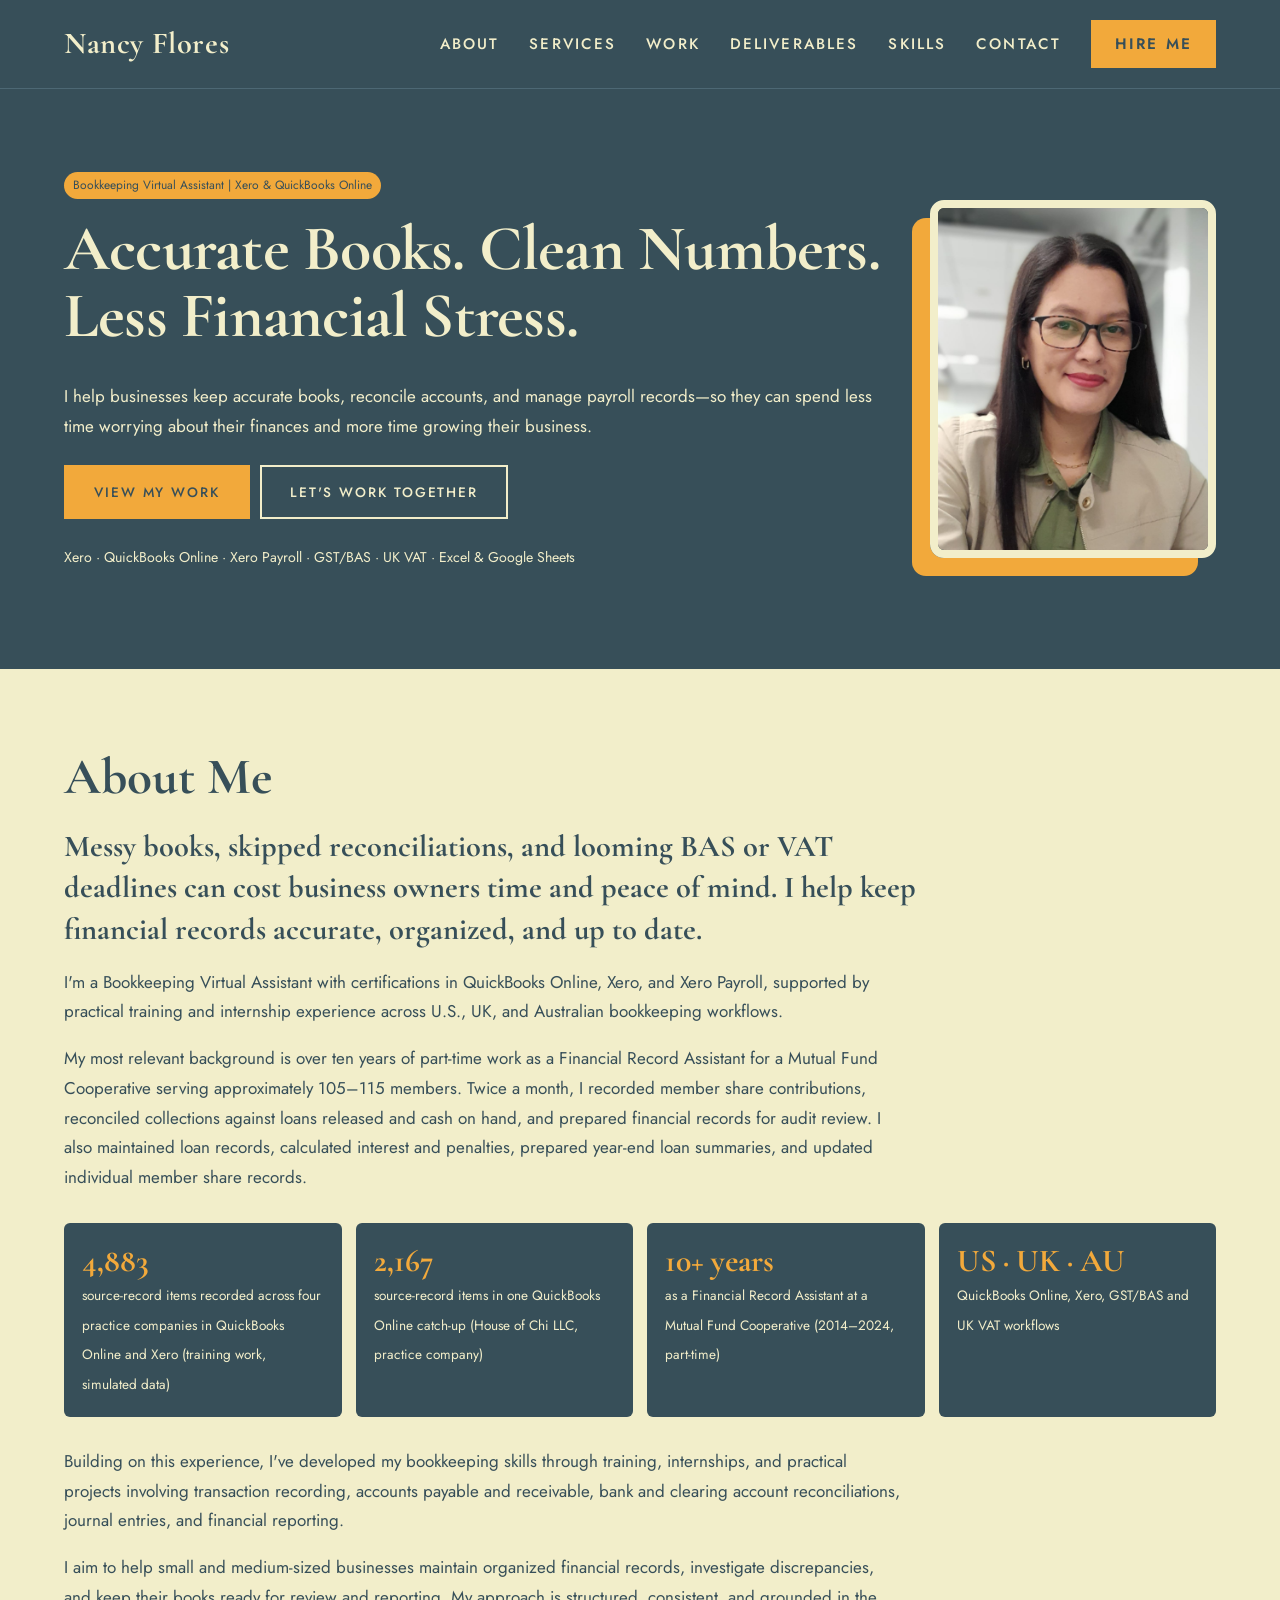
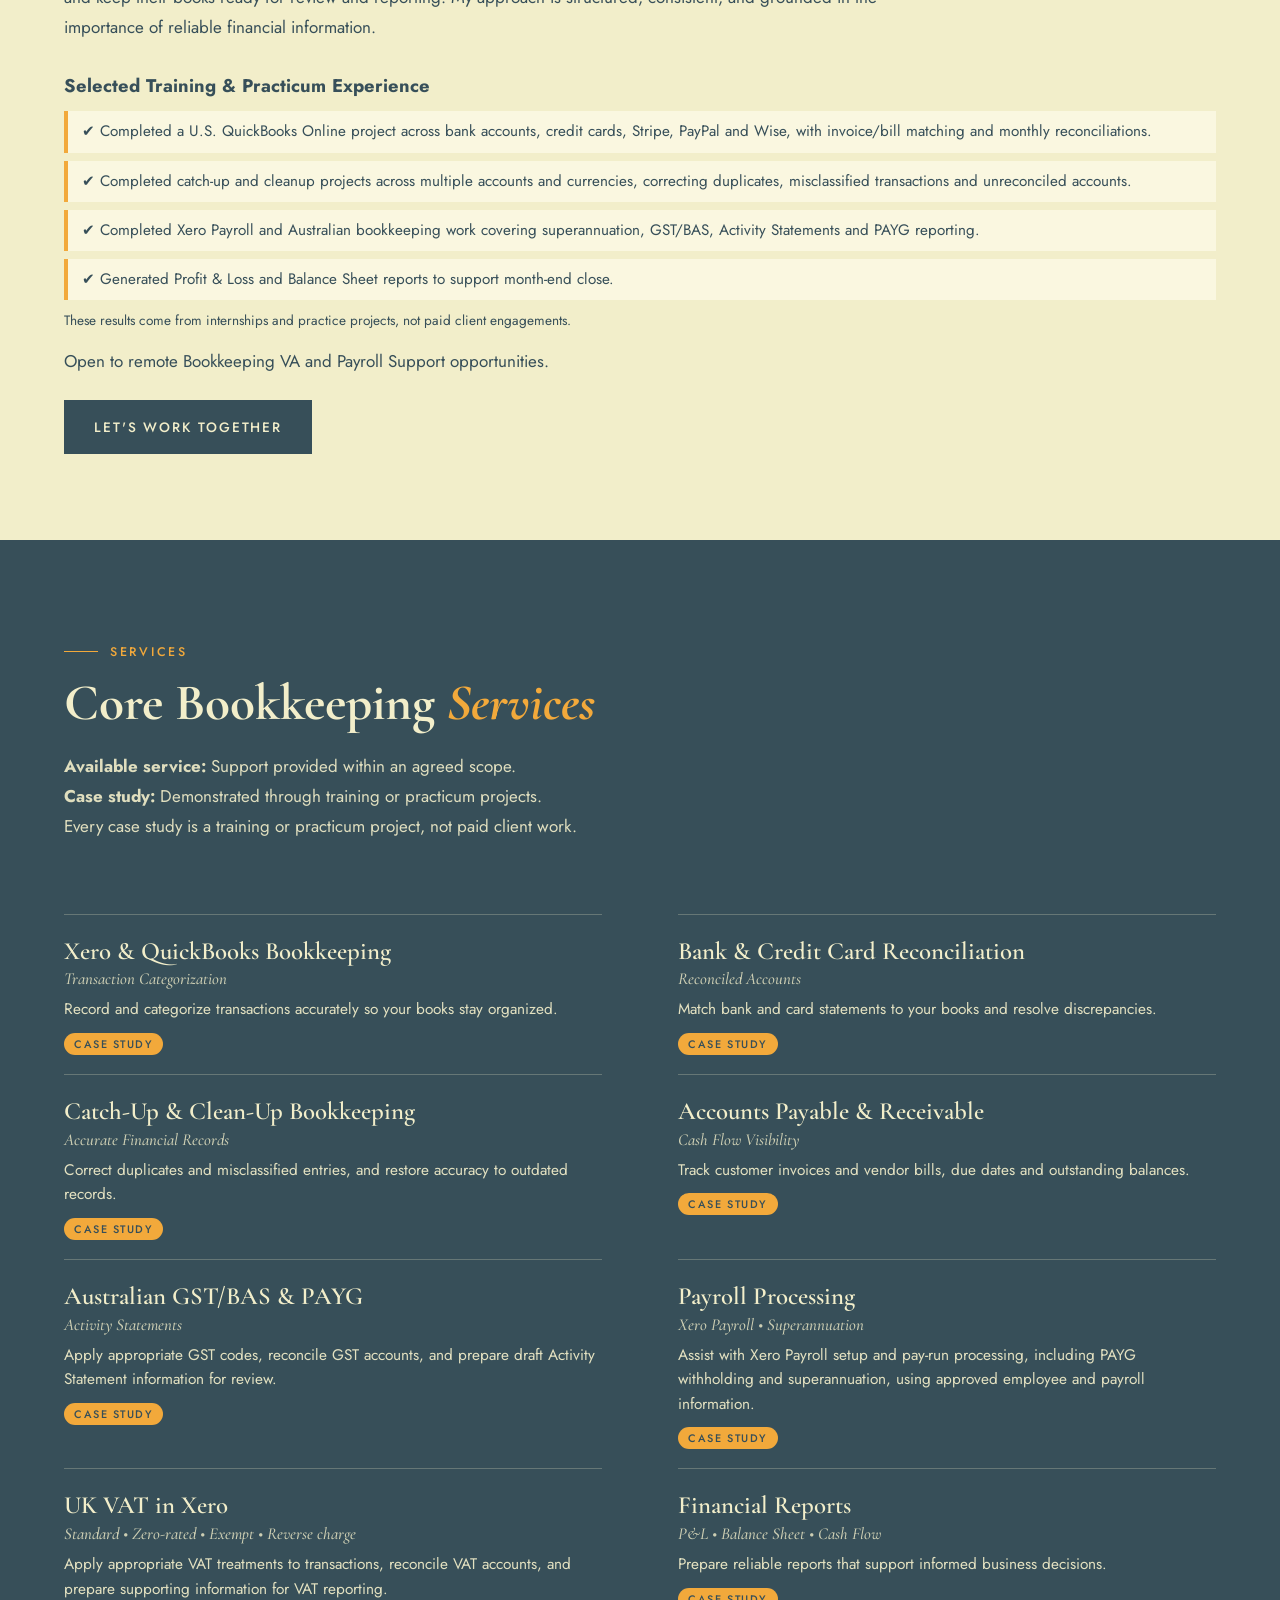
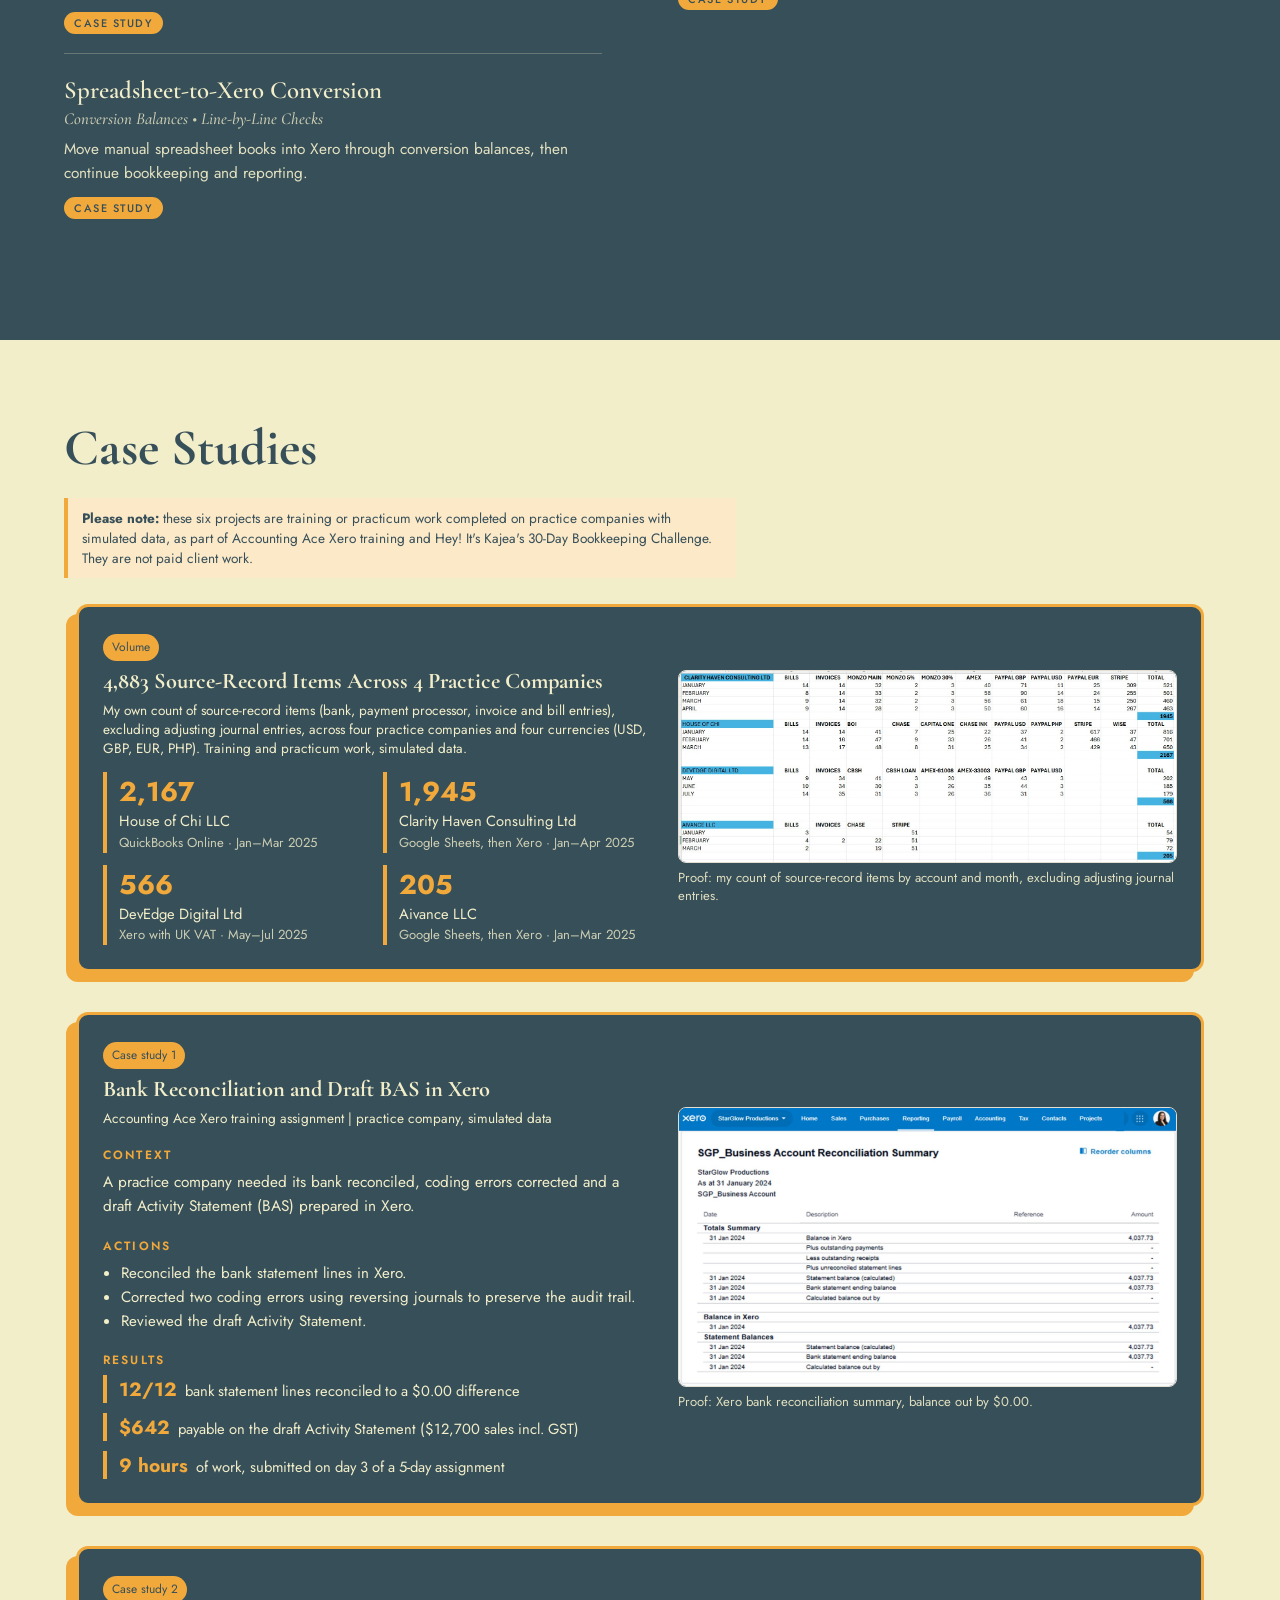
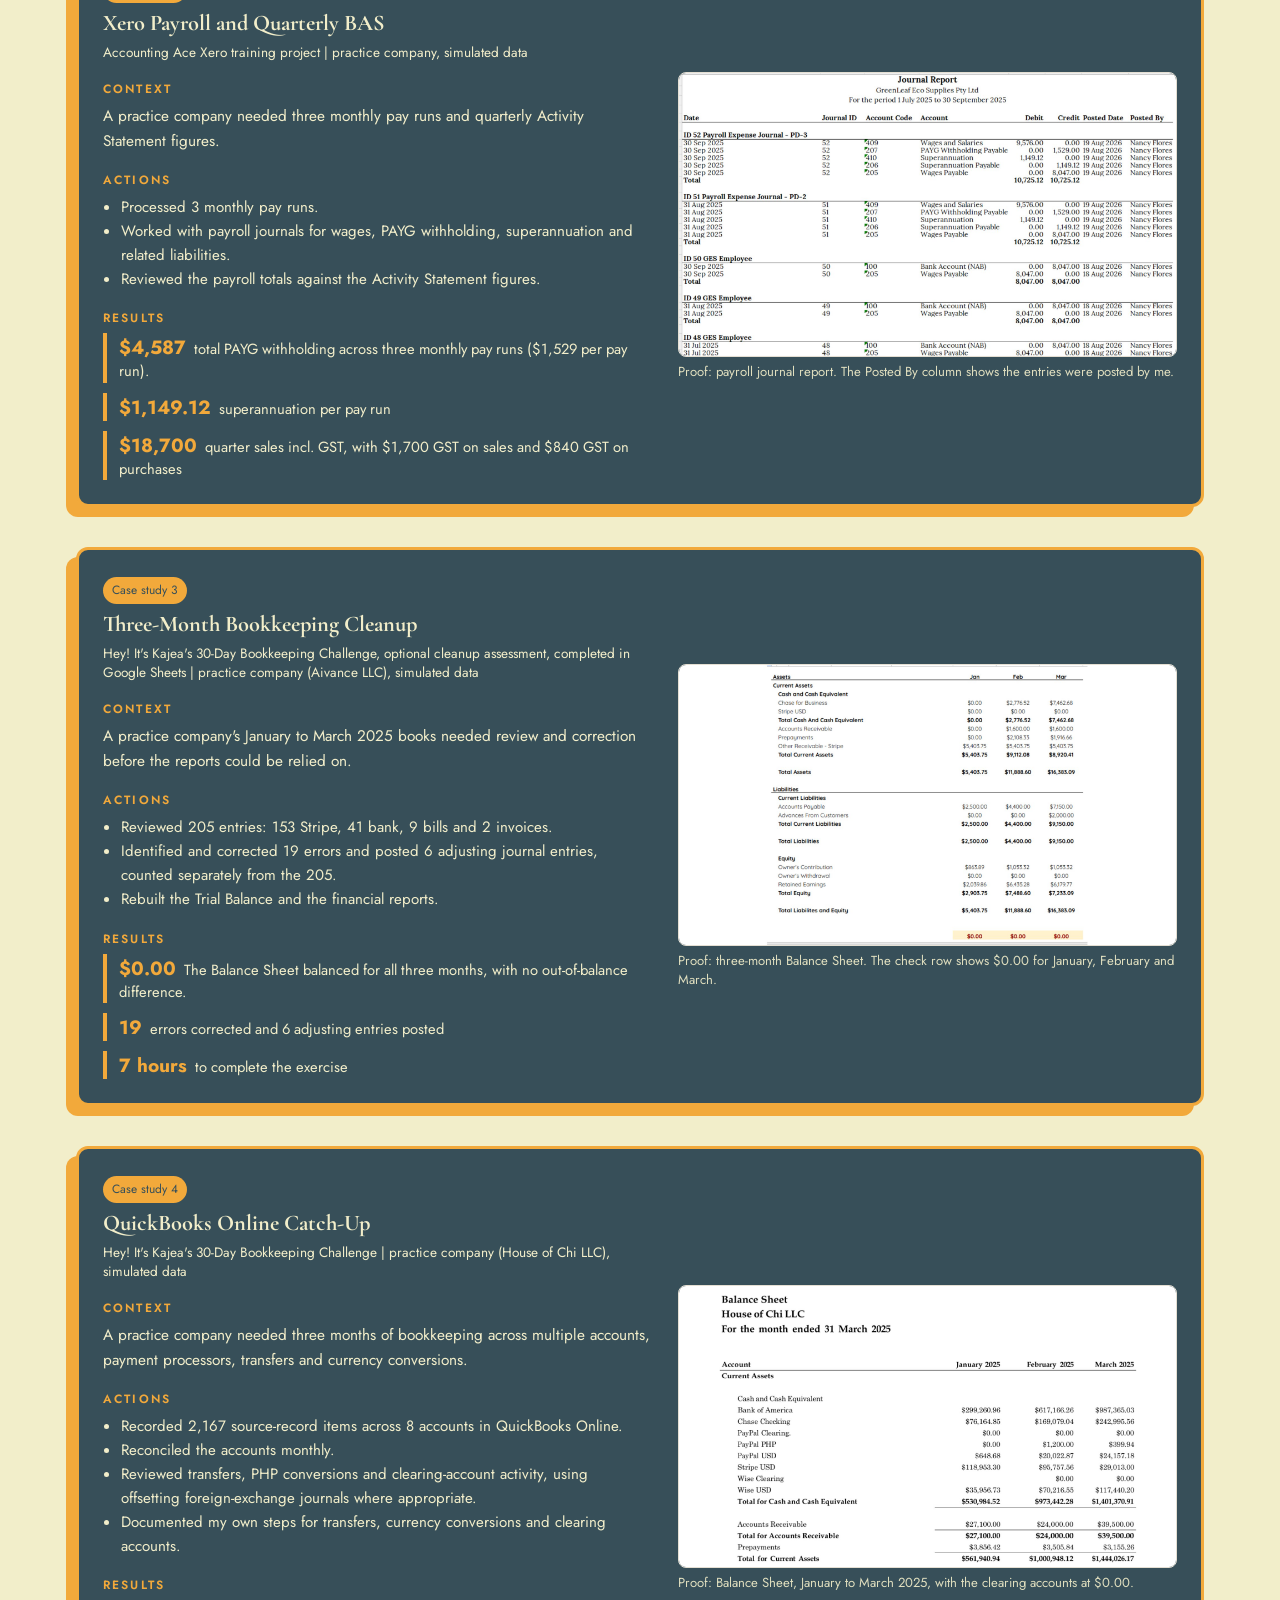
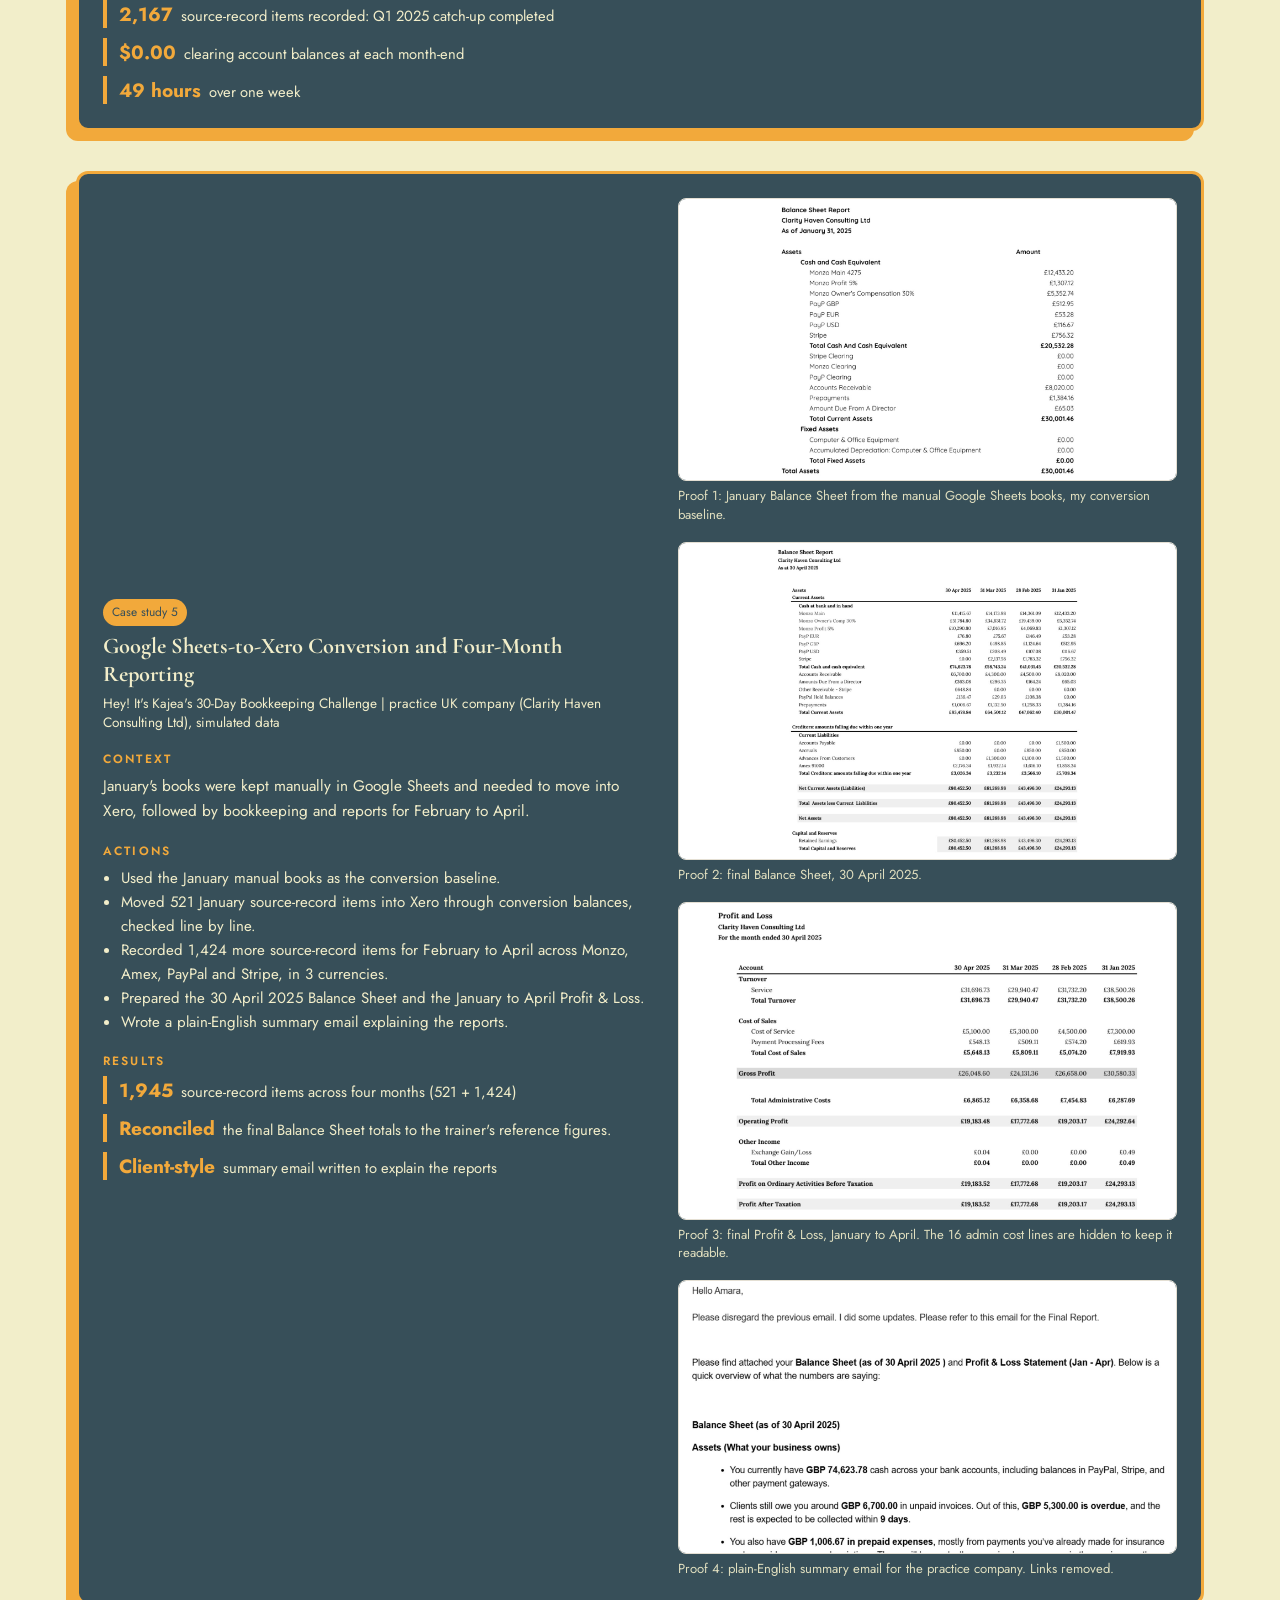
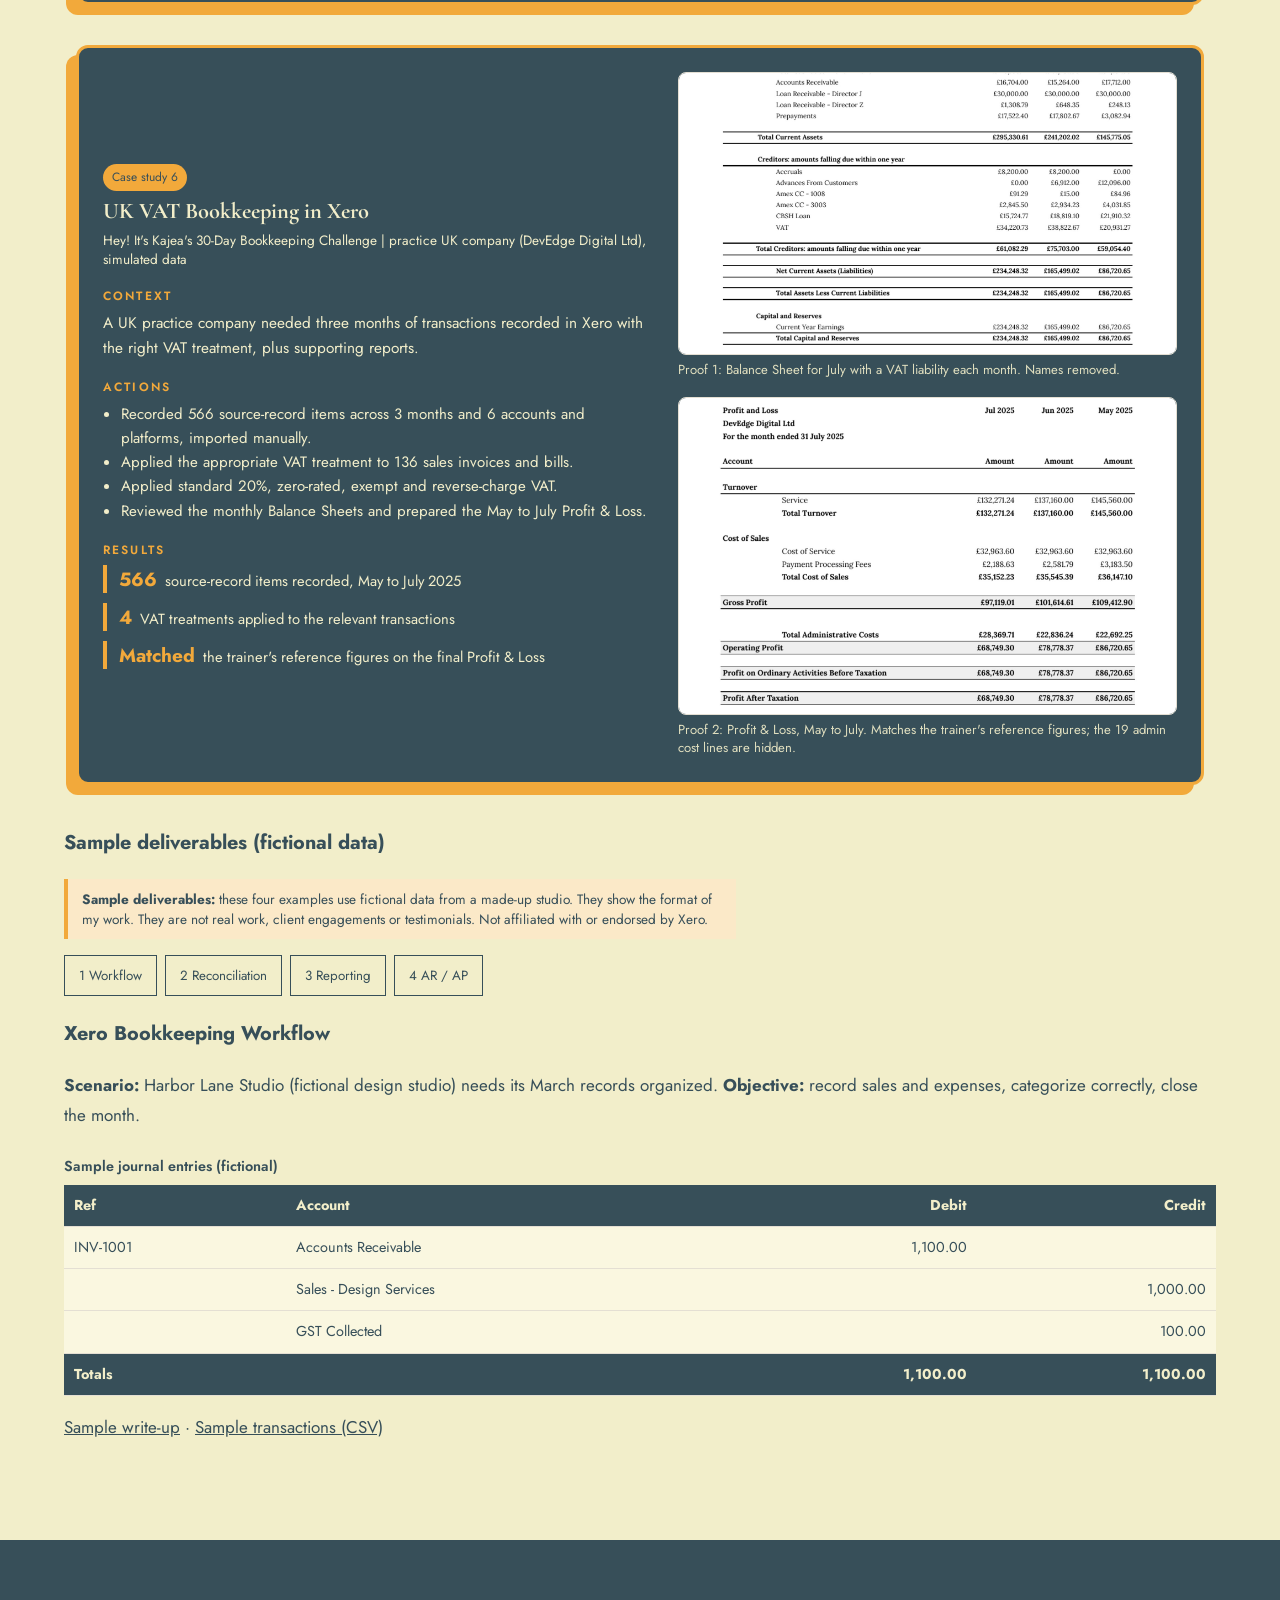
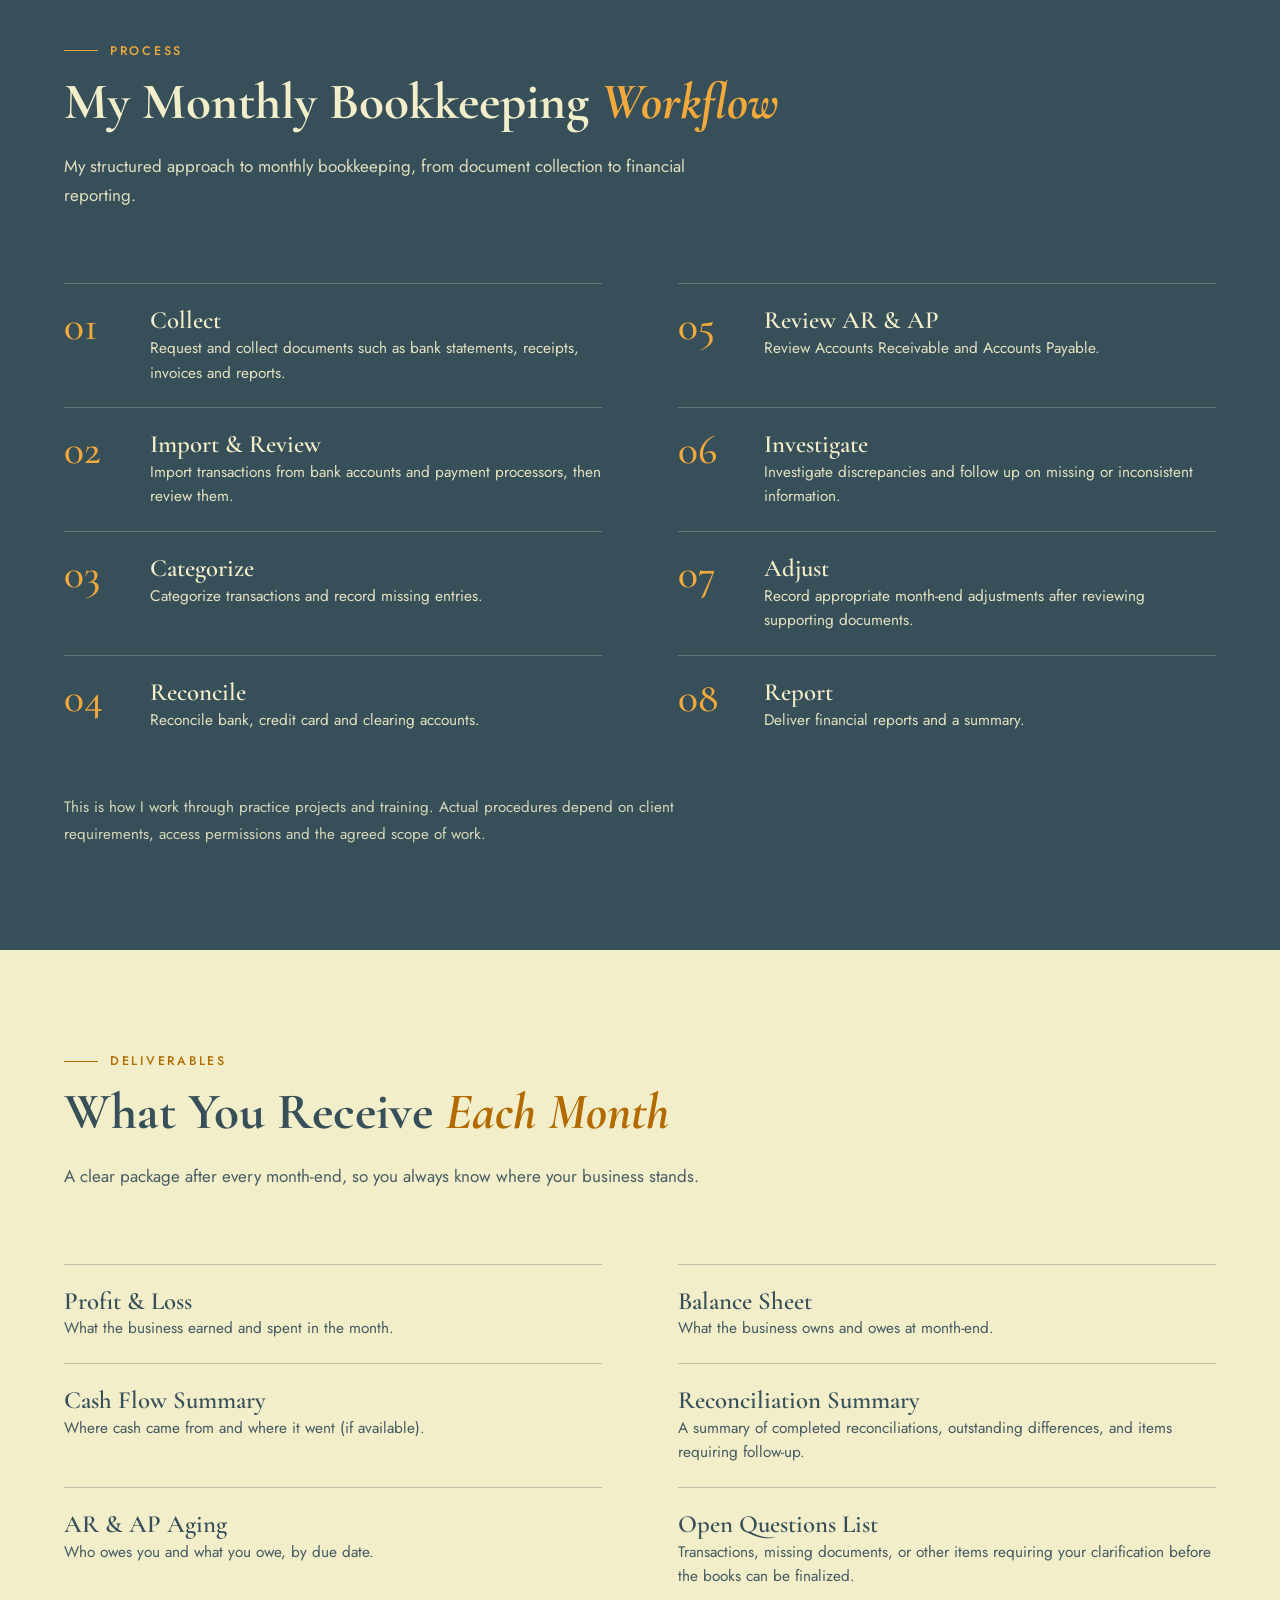
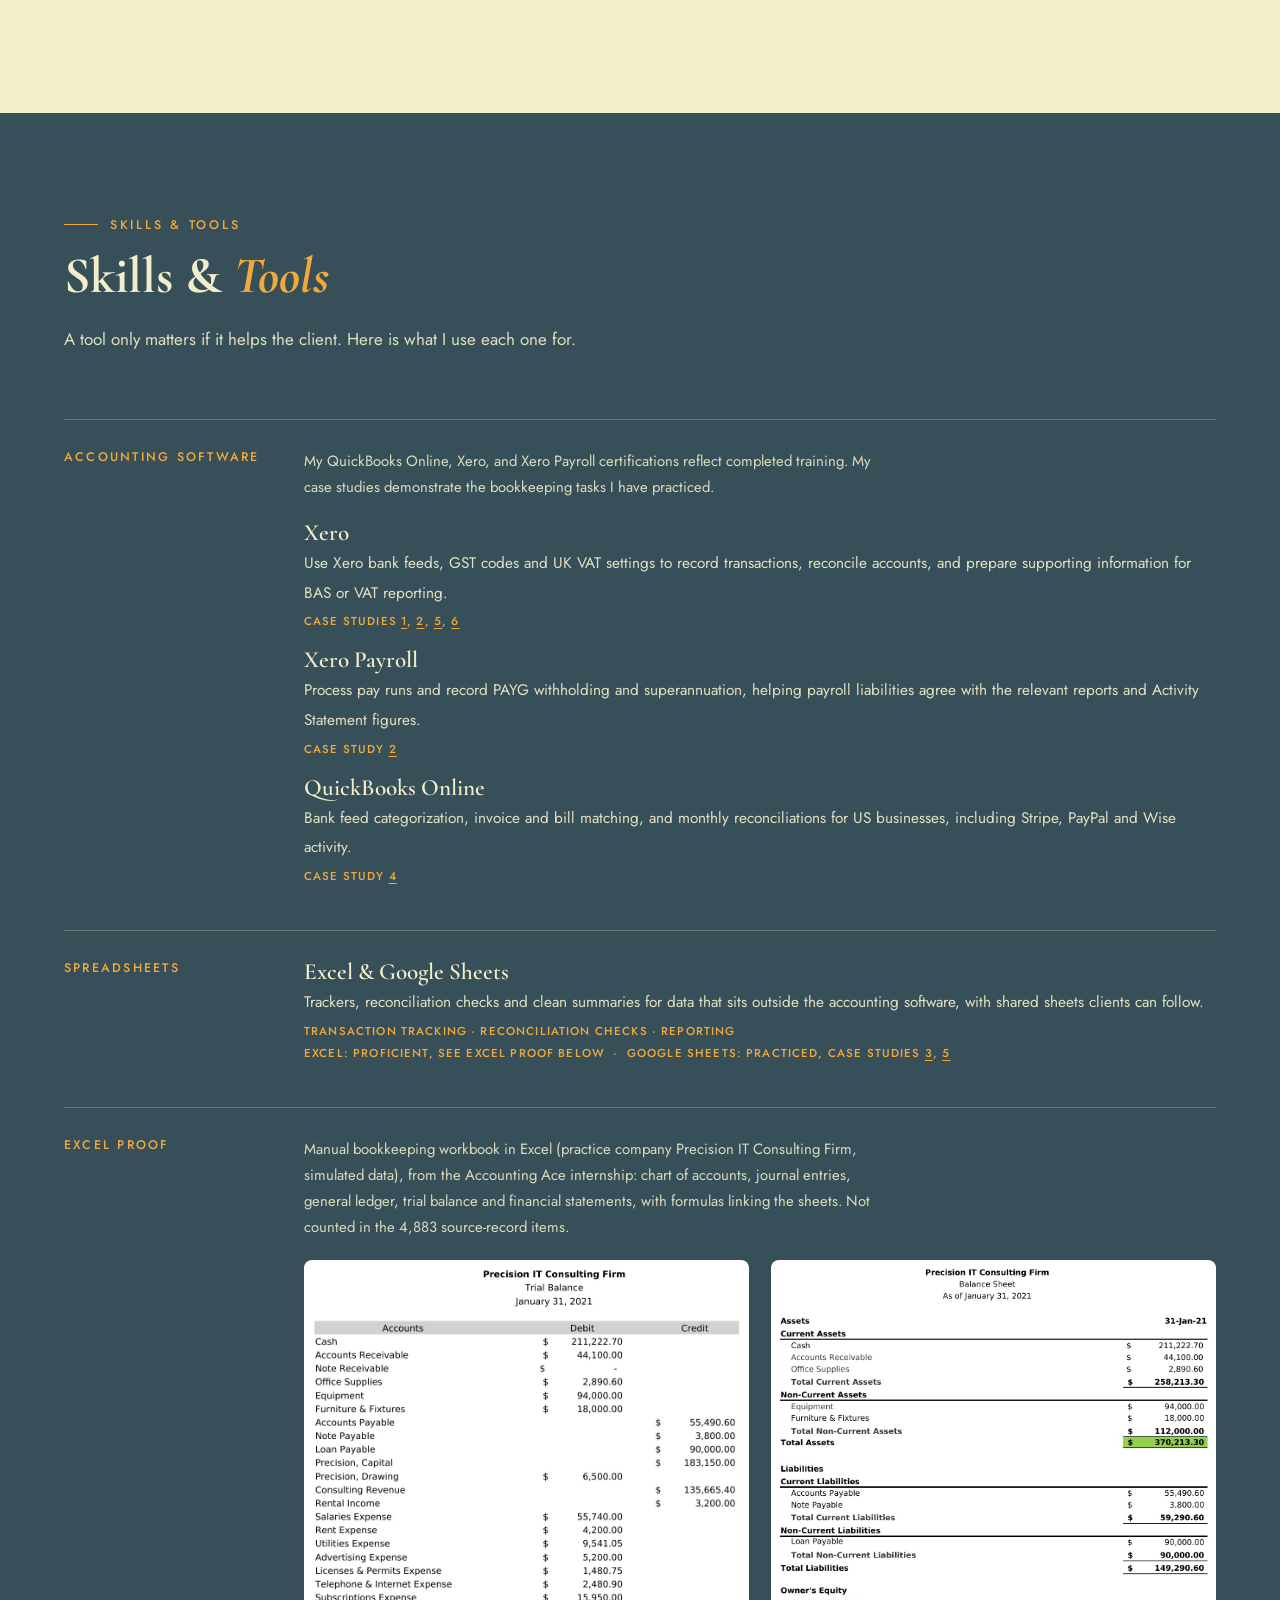
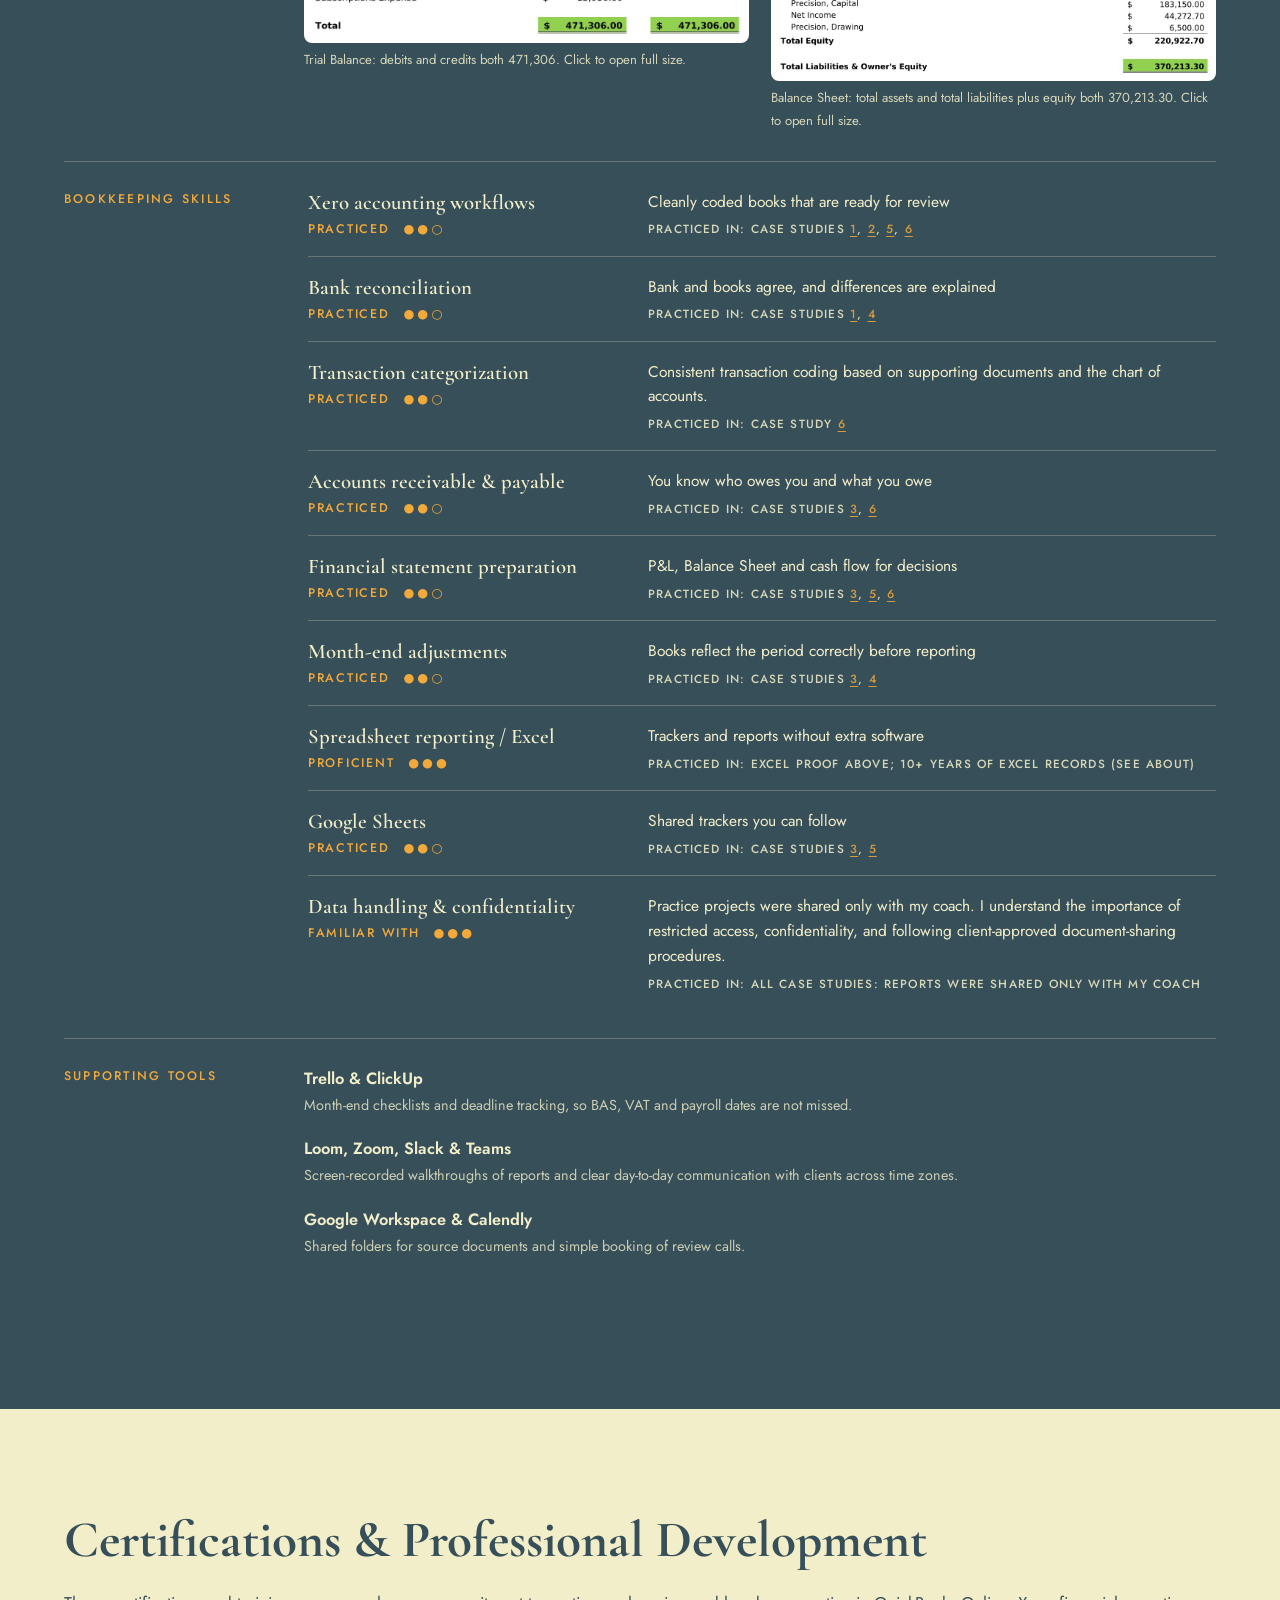
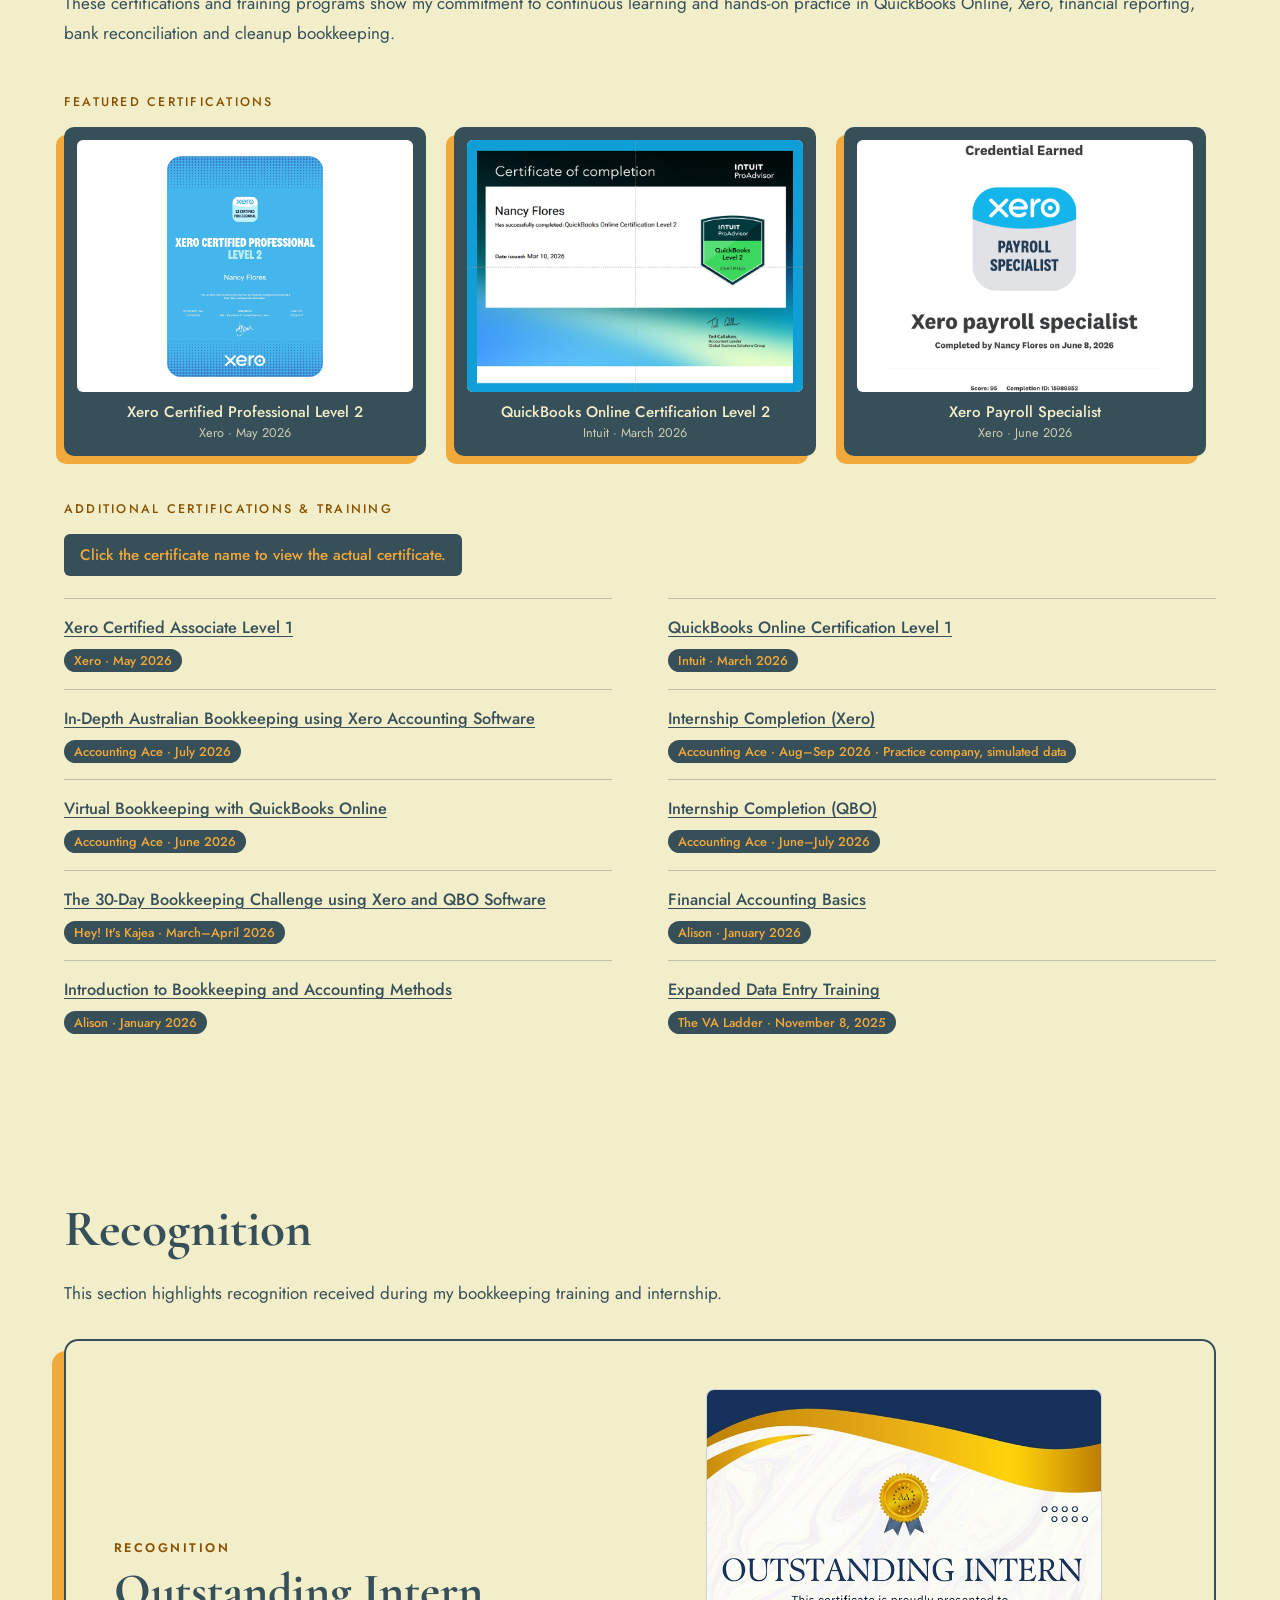
==== commit 1e8c8082: "Update index.html" ====
--- a/index.html
+++ b/index.html
@@ -5,7 +5,7 @@
 <header><a href="#top"><strong>Nancy Flores</strong></a><button id="menu" aria-expanded="false" aria-controls="nav">Menu</button>
 <nav id="nav" aria-label="Main"><a href="#about">About</a><a href="#services">Services</a><a href="#work">Work</a><a href="#workflow">Deliverables</a><a href="#skills">Skills</a><a href="#contact">Contact</a><a class="hire" href="#contact">Hire Me</a></nav></header>
 <main id="top">
-<section class="hero"><div><span class="tag b">Bookkeeping Virtual Assistant | Xero &amp; QuickBooks Online</span>
+<section class="hero"><div><span class="tag b">Bookkeeping Virtual Assistant | Xero &amp; QuickBooks Online</span></footer>
 <style>.hero h1{white-space:nowrap;letter-spacing:-.012em;font-size:min(6.4vw,2.9rem)}@media(max-width:899px){.hero{padding-left:4vw!important;padding-right:4vw!important}}@media(min-width:900px){.hero h1{font-size:clamp(1.7rem,2.6vw,3rem)}}</style><h1>Accurate Books. Clean Numbers.<br>Less Financial Stress.</h1> <script> (function(){ var h=document.querySelector('.hero h1'); if(h){ h.style.display='inline-block'; var fit=function(){h.style.fontSize='100px';var w=h.parentElement.clientWidth,n=h.offsetWidth;if(!n||!w)return;h.style.fontSize=Math.max(18,Math.min(Math.floor(100*w/n*.97),innerWidth>=900?64:60))+'px'}; fit();addEventListener('resize',fit);addEventListener('load',fit); if(document.fonts&&document.fonts.ready)document.fonts.ready.then(fit); } var s=document.createElement('style'); s.textContent='.pf img,.cg-i img,.rcx-f img{cursor:zoom-in}#lb2{position:fixed;inset:0;z-index:200;display:flex;flex-direction:column;align-items:center;justify-content:center;gap:14px;background:rgba(55,79,89,.95);visibility:hidden;opacity:0;transition:opacity .25s,visibility .25s}#lb2.o{visibility:visible;opacity:1}#lb2 img{max-width:94vw;max-height:80vh;background:#fff;border:6px solid #f2eeca;border-radius:12px;box-shadow:-14px 14px 0 #F2A93B}#lb2 p{margin:0;color:#f2eeca;font:.9rem Jost,system-ui,sans-serif;max-width:80vw;text-align:center}#lb2 button{position:absolute;top:16px;right:20px;background:#F2A93B;color:#374f59;border:0;border-radius:99px;font:700 .9rem Jost,system-ui,sans-serif;padding:10px 18px;cursor:pointer}'; document.head.appendChild(s); var b=document.createElement('div');b.id='lb2';b.setAttribute('role','dialog');b.setAttribute('aria-modal','true'); b.innerHTML='<button type="button">Close ✕</button><img alt=""><p></p>'; document.body.appendChild(b); var im=b.querySelector('img'),cp=b.querySelector('p'); var closeIt=function(){b.classList.remove('o');document.body.style.overflow=''}; document.addEventListener('click',function(e){ var t=e.target.closest&&e.target.closest('.pf img,.cg-i img,.rcx-f img'); if(t){e.preventDefault();e.stopPropagation();im.src=t.src;im.alt=t.alt;cp.textContent=t.alt;b.classList.add('o');document.body.style.overflow='hidden';return} if(b.classList.contains('o')&&e.target!==im)closeIt() },true); document.addEventListener('keydown',function(e){if(e.key==='Escape')closeIt()}); })(); </script>
 <p>I help businesses keep accurate books, reconcile accounts, and manage payroll records—so they can spend less time worrying about their finances and more time growing their business.</p>
 <a class="btn p" href="#work">View My Work</a><a class="btn" href="#contact">Let's Work Together</a>
@@ -279,7 +279,7 @@
 <div class="sk-it"><b>Trello &amp; ClickUp</b><span>Month-end checklists and deadline tracking, so BAS, VAT and payroll dates are not missed.</span></div>
 <div class="sk-it"><b>Loom, Zoom, Slack &amp; Teams</b><span>Screen-recorded walkthroughs of reports and clear day-to-day communication with clients across time zones.</span></div>
 <div class="sk-it"><b>Google Workspace &amp; Calendly</b><span>Shared folders for source documents and simple booking of review calls.</span></div></div></div>
-<section id="certs">
+</div></section><section id="certs">
 <style>
 #certs{background:#f2eeca;color:#374f59;padding:clamp(56px,8vw,104px) 5vw}
 .ct-in{max-width:1180px;margin:0 auto}
@@ -439,7 +439,7 @@
 <div><a class="btn p" href="https://forms.gle/Yyi9wMNm1Q6k2PZa9" target="_blank" rel="noopener">Request a discovery call</a><a class="btn" href="https://mail.google.com/mail/?view=cm&amp;to=nancyflores.books@gmail.com&amp;su=Bookkeeping%20inquiry" target="_blank" rel="noopener">Email me</a><a class="btn" href="https://linkedin.com/in/nancyabestadoflores" target="_blank" rel="noopener">Connect on LinkedIn</a><a class="btn" href="#work">View case studies</a></div>
 <div class="cta-d"><span>nancyflores.books@gmail.com</span><span>Philippine citizen · working remotely from India</span><span>Available to align with AU, UK, or US business hours.</span><a href="https://linkedin.com/in/nancyabestadoflores" target="_blank" rel="noopener">linkedin.com/in/nancyabestadoflores</a><span style="font-size:.8rem;opacity:.75;margin-top:14px">All sample data is fictional. Not affiliated with or endorsed by Xero or Intuit.</span></div>
 </div>
-</section><style>#process .wf-c{background:var(--paper);color:var(--ink)}#process .wf-c h3{color:#8a5200}#process .wf-c:not(:last-child)::after{color:var(--sand)}#process .wf-i{background:var(--ink)}#workflow .dl-card{background:var(--ink);color:var(--paper)}#skills .tl-card{background:var(--paper);color:var(--ink)}#skills .tl-card b{color:#8a5200}#skills .tl-ico{background:var(--ink)}#skills .sk{background:var(--paper);color:var(--ink)}#skills .sk th{background:var(--ink);color:var(--sand)}#skills .sk td{border-bottom-color:#d9d3a8}#skills .lv{background:var(--ink);color:var(--paper)}#certs .cg-i{background:var(--ink);color:var(--paper);border-color:var(--ink)}</style><style> main>section,main>div.alt{width:100%!important;max-width:none!important;margin-left:0!important;margin-right:0!important} #recognition{background:#f2eeca!important;color:#374f59!important} #security{background:#374f59!important;color:#f2eeca!important} #contact{background:#f2eeca!important;color:#374f59!important} #contact .cta-box{background:#374f59!important;color:#f2eeca!important;border:3px solid #F2A93B!important;box-shadow:-14px 14px 0 #F2A93B!important} #contact .cta-box .cta-eb,#contact .cta-box .cta-h em,#contact .cta-box .cta-d a{color:#F2A93B!important} #contact .cta-box .cta-eb::before{background:#F2A93B!important} #contact .cta-box .btn{border-color:#f2eeca!important;color:#f2eeca!important} #contact .cta-box .btn.p{background:#F2A93B!important;border-color:#F2A93B!important;color:#374f59!important} #contact .cta-box .btn:hover{background:#f2eeca!important;border-color:#f2eeca!important;color:#374f59!important} #certs,#recognition,#security,#contact{position:relative!important;left:50%!important;width:100vw!important;max-width:none!important;margin-left:-50vw!important;margin-right:0!important;box-sizing:border-box!important} #recognition{padding-bottom:0!important} .cs.rcx{margin-bottom:clamp(64px,8vw,110px)!important} #contact .cta-box{max-width:1180px;margin-left:auto!important;margin-right:auto!important} body{overflow-x:hidden}</style></main><style> #sigfoot{display:flex!important;align-items:center!important;justify-content:center!important;padding:30px 48px!important;overflow:hidden!important} #sigtxt2{display:block!important;white-space:nowrap!important;font-weight:600!important;font-size:min(96px,calc((100vw - 100px)/24.5))!important;line-height:1.1!important;font-family:'Cormorant Garamond',Georgia,serif!important;color:#f2eeca!important} footer:not(#sigfoot){display:none!important}#sigfoot{position:static!important;left:auto!important;margin:0!important;width:100%!important;box-sizing:border-box!important}@media(max-width:700px){#sigfoot{padding:26px 24px!important}#sigtxt2{white-space:normal!important;font-size:1.1rem!important;line-height:1.3!important}} </style><footer id="sigfoot" style="background:#374f59;color:#f2eeca;text-align:center;padding:28px 48px;margin:0 0 0 -50vw;width:100vw;position:relative;left:50%;border:0;box-sizing:border-box"><span id="sigtxt2" style="display:block;font:600 28px/1.15 'Cormorant Garamond',Georgia,serif;color:#f2eeca">Nancy Flores - Bookkeeping Virtual Assistant | Xero &amp; QuickBooks Online</span>
+</section><style>#process .wf-c{background:var(--paper);color:var(--ink)}#process .wf-c h3{color:#8a5200}#process .wf-c:not(:last-child)::after{color:var(--sand)}#process .wf-i{background:var(--ink)}#workflow .dl-card{background:var(--ink);color:var(--paper)}#skills .tl-card{background:var(--paper);color:var(--ink)}#skills .tl-card b{color:#8a5200}#skills .tl-ico{background:var(--ink)}#skills .sk{background:var(--paper);color:var(--ink)}#skills .sk th{background:var(--ink);color:var(--sand)}#skills .sk td{border-bottom-color:#d9d3a8}#skills .lv{background:var(--ink);color:var(--paper)}#certs .cg-i{background:var(--ink);color:var(--paper);border-color:var(--ink)}</style><style> main>section,main>div.alt{width:100%!important;max-width:none!important;margin-left:0!important;margin-right:0!important} #recognition{background:#f2eeca!important;color:#374f59!important} #security{background:#374f59!important;color:#f2eeca!important} #contact{background:#f2eeca!important;color:#374f59!important} #contact .cta-box{background:#374f59!important;color:#f2eeca!important;border:3px solid #F2A93B!important;box-shadow:-14px 14px 0 #F2A93B!important} #contact .cta-box .cta-eb,#contact .cta-box .cta-h em,#contact .cta-box .cta-d a{color:#F2A93B!important} #contact .cta-box .cta-eb::before{background:#F2A93B!important} #contact .cta-box .btn{border-color:#f2eeca!important;color:#f2eeca!important} #contact .cta-box .btn.p{background:#F2A93B!important;border-color:#F2A93B!important;color:#374f59!important} #contact .cta-box .btn:hover{background:#f2eeca!important;border-color:#f2eeca!important;color:#374f59!important} #certs,#recognition,#security,#contact{position:relative!important;left:50%!important;width:100vw!important;max-width:none!important;margin-left:-50vw!important;margin-right:0!important;box-sizing:border-box!important} #recognition{padding-bottom:0!important} .cs.rcx{margin-bottom:clamp(64px,8vw,110px)!important} #contact .cta-box{max-width:1180px;margin-left:auto!important;margin-right:auto!important} body{overflow-x:hidden}</style></main><style> #sigfoot{display:block!important;height:auto!important;min-height:0!important;margin:0!important;padding:30px 48px!important;overflow:hidden!important;line-height:0!important;text-align:center!important}#sigfoot>*:not(#sigtxt2){display:none!important}#sigfoot::before,#sigfoot::after{display:none!important}#sigfoot{transform:none!important;opacity:1!important;transition:none!important}#contact~*:not(#sigfoot):not(style):not(script){display:none!important} #sigtxt2{display:block!important;white-space:nowrap!important;font-weight:600!important;font-size:calc((100vw - 100px)/29.5)!important;line-height:1.1!important;font-family:'Cormorant Garamond',Georgia,serif!important;color:#f2eeca!important} footer:not(#sigfoot){display:none!important}#sigfoot{position:static!important;left:auto!important;margin:0!important;width:100%!important;box-sizing:border-box!important}@media(max-width:700px){#sigfoot{padding:26px 24px!important}#sigtxt2{white-space:normal!important;font-size:1.1rem!important;line-height:1.3!important}} </style><footer id="sigfoot" style="background:#374f59;color:#f2eeca;text-align:center;padding:28px 48px;margin:0 0 0 -50vw;width:100vw;position:relative;left:50%;border:0;box-sizing:border-box"><span id="sigtxt2" style="display:block;font:600 28px/1.15 'Cormorant Garamond',Georgia,serif;color:#f2eeca">Nancy Flores - Bookkeeping Virtual Assistant | Xero &amp; QuickBooks Online</span></footer>
 
 <script>
 (function(){
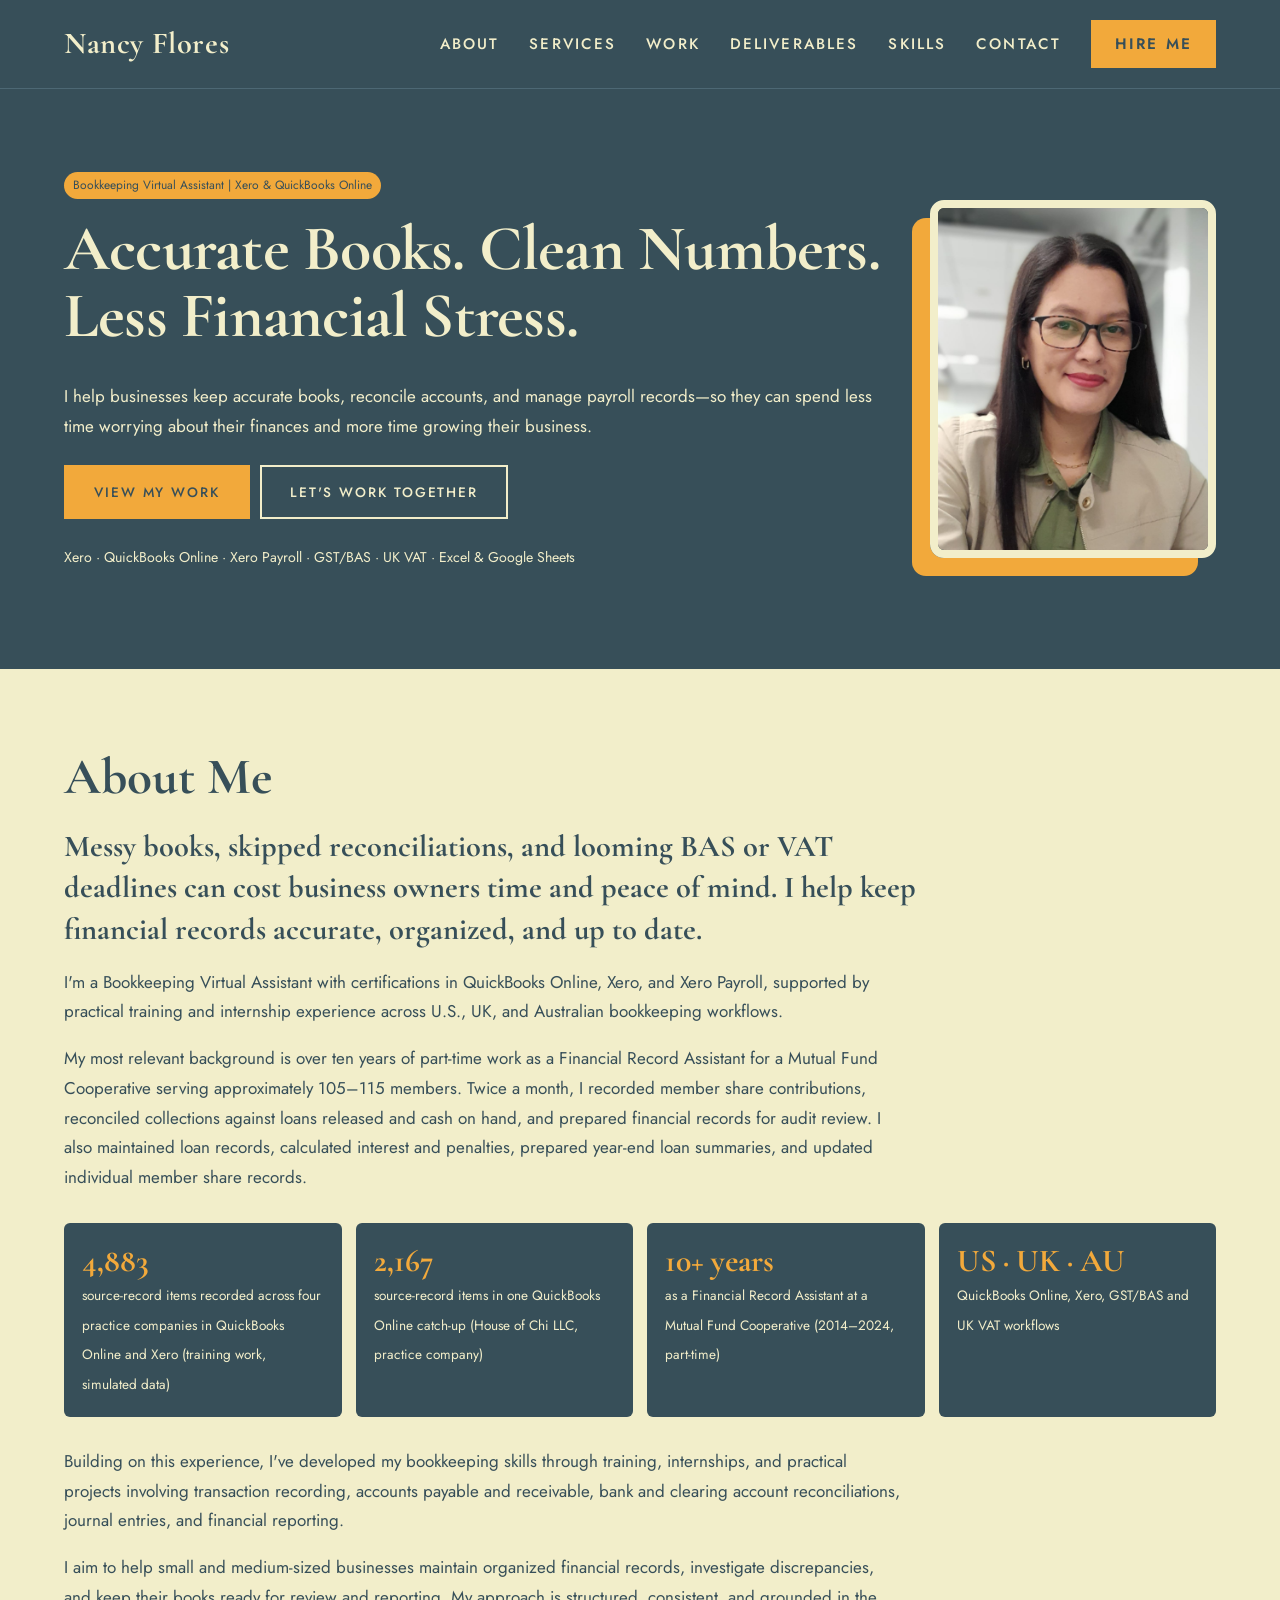
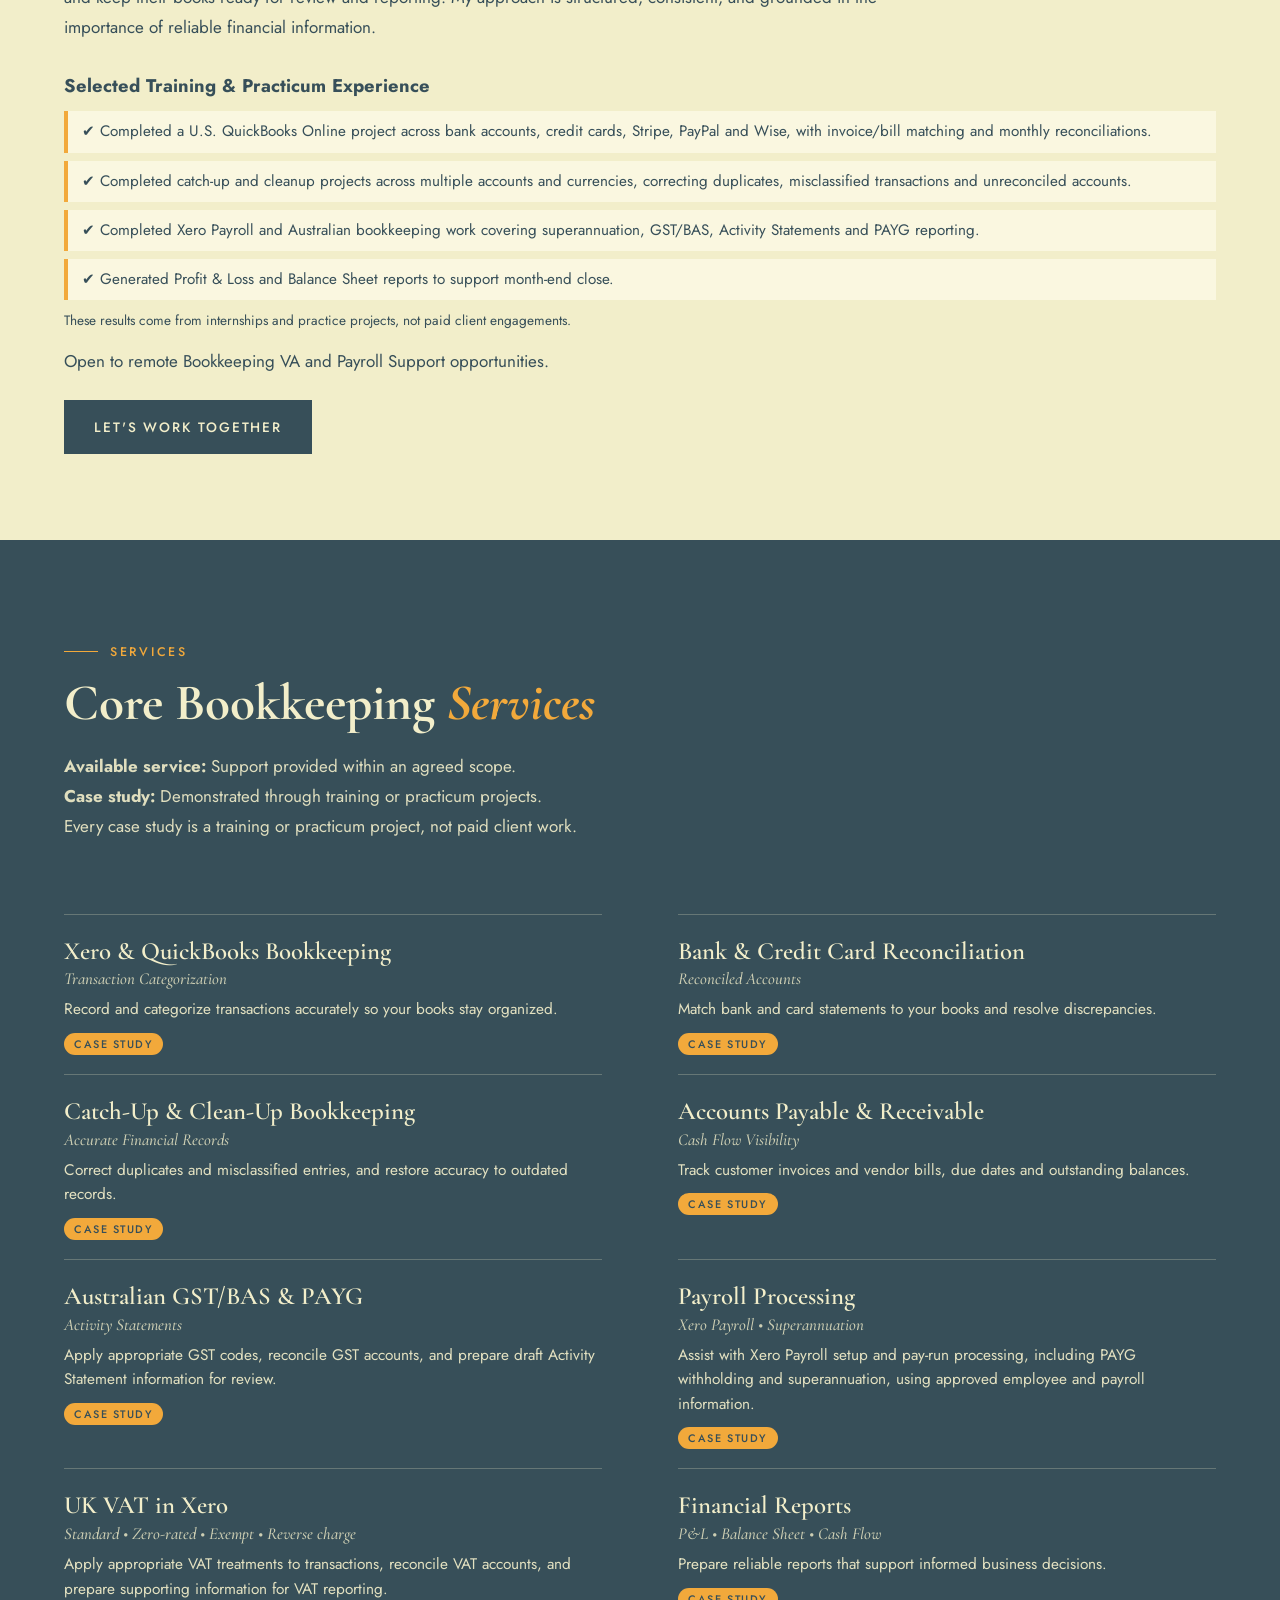
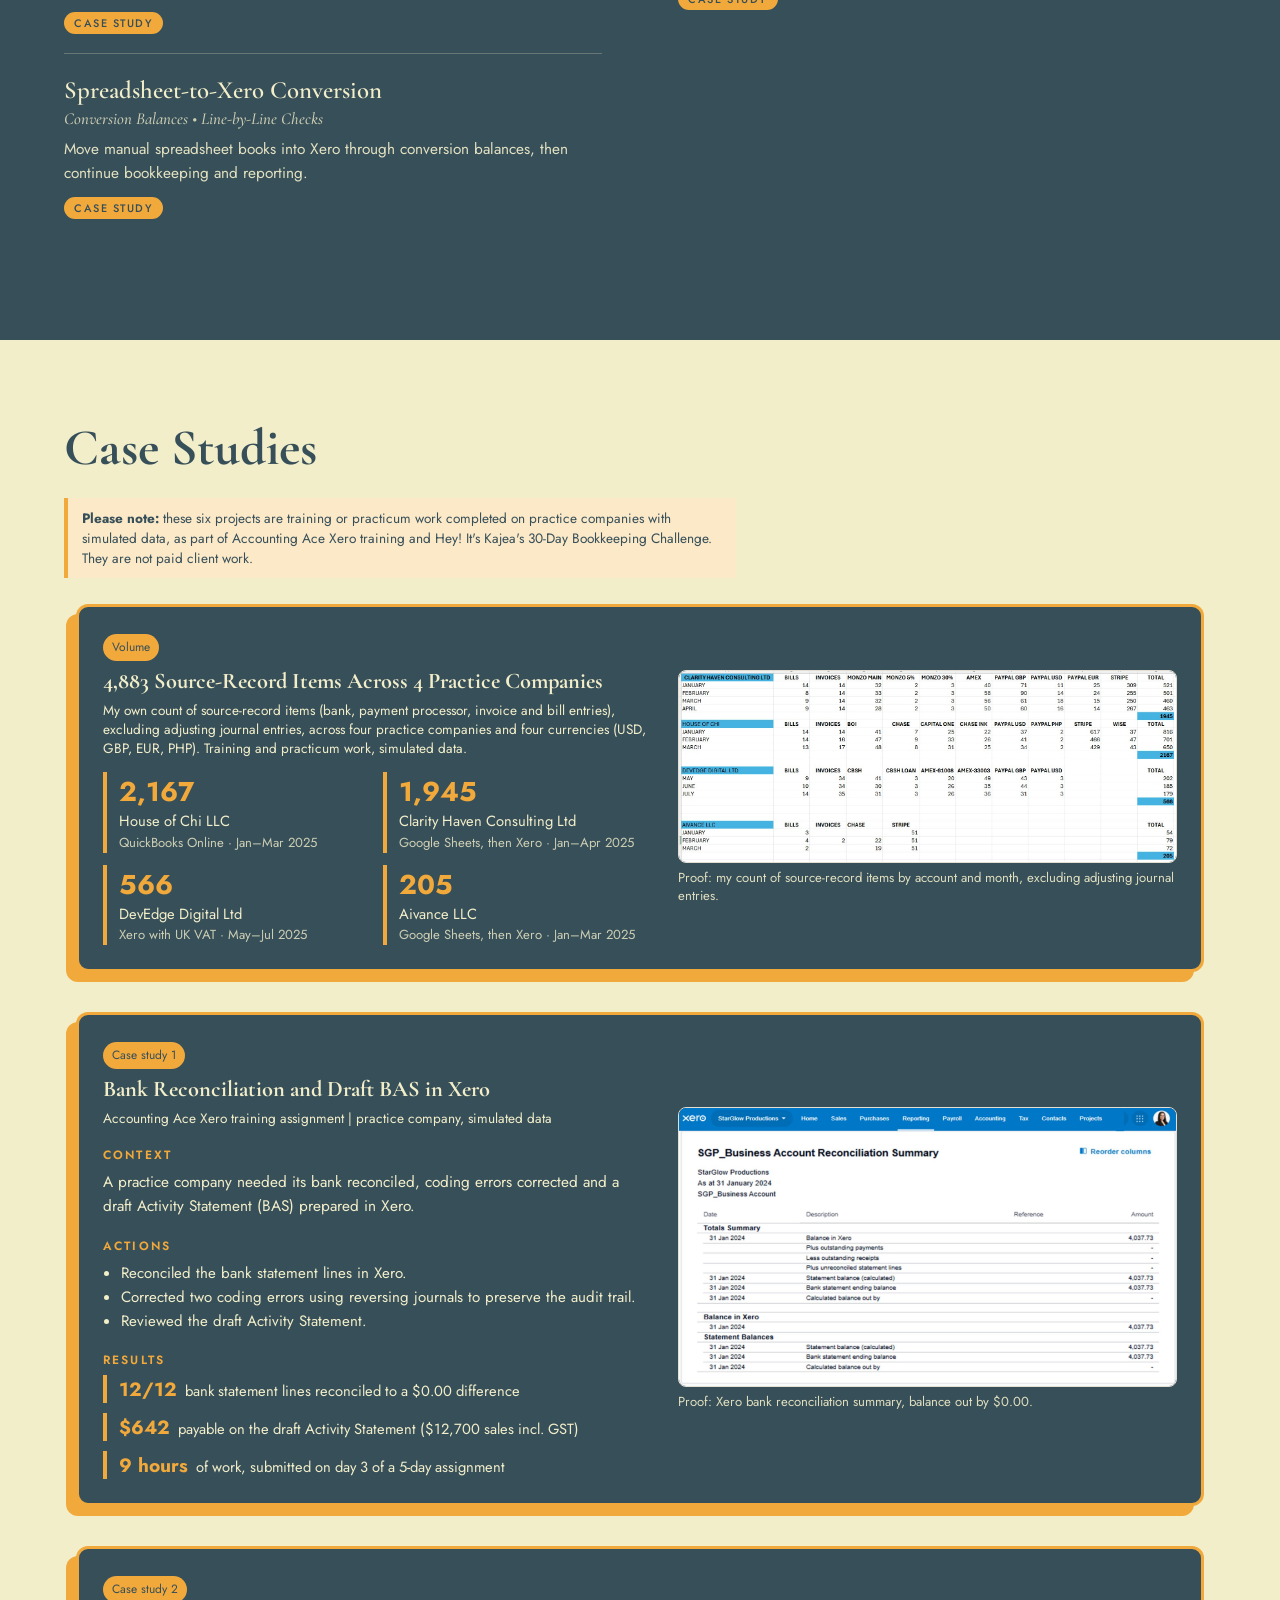
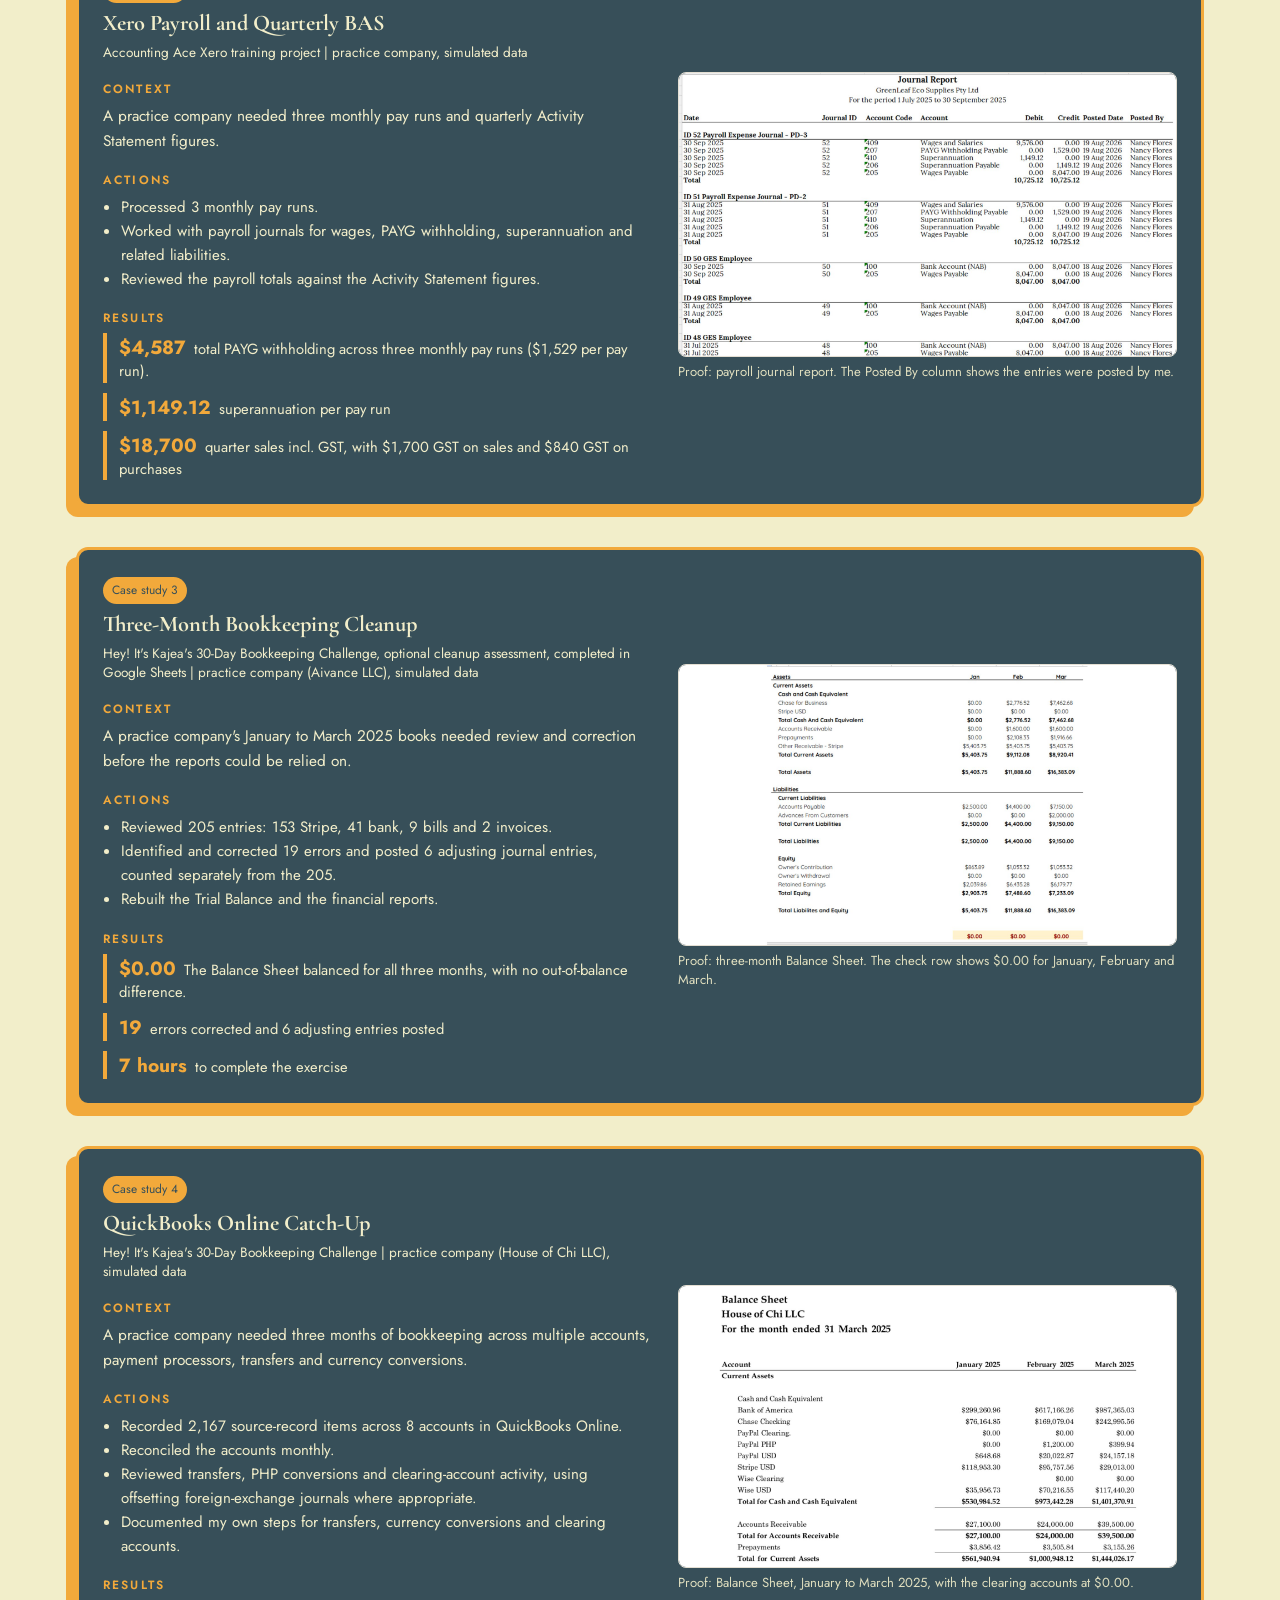
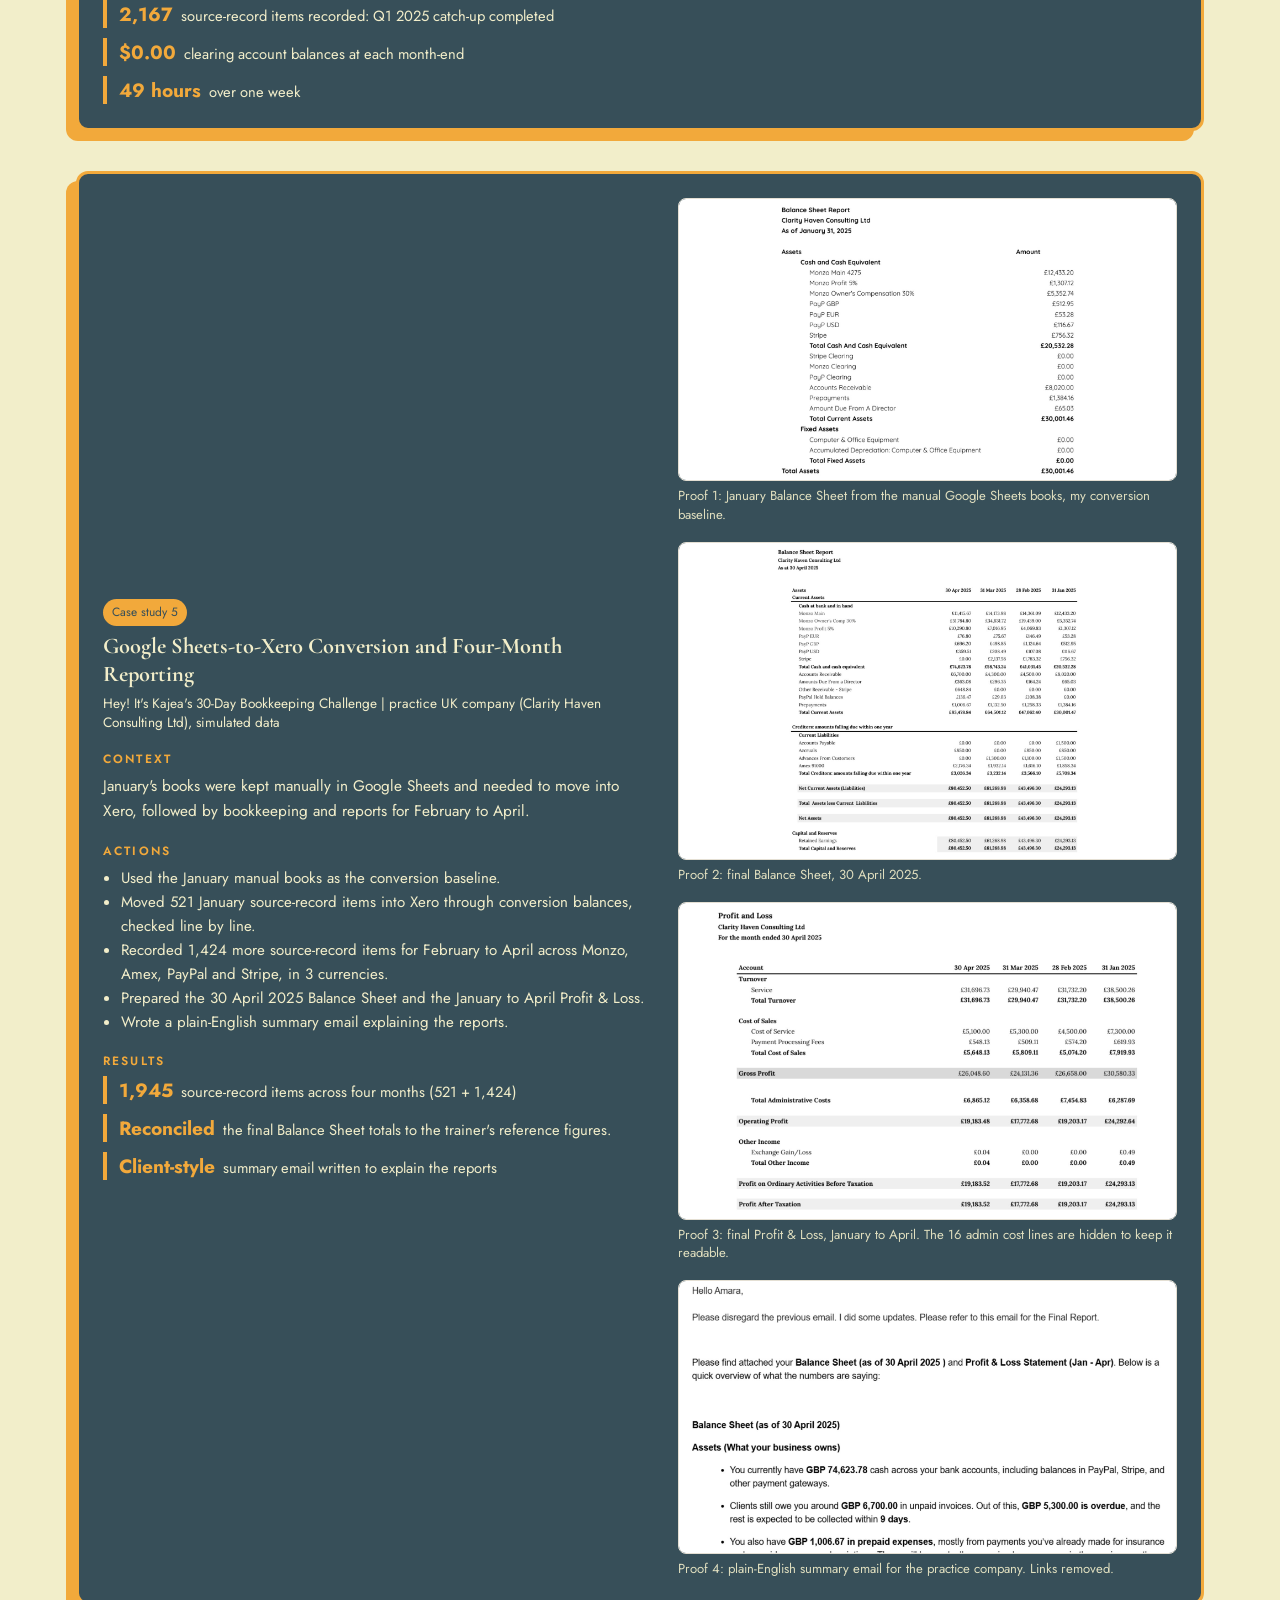
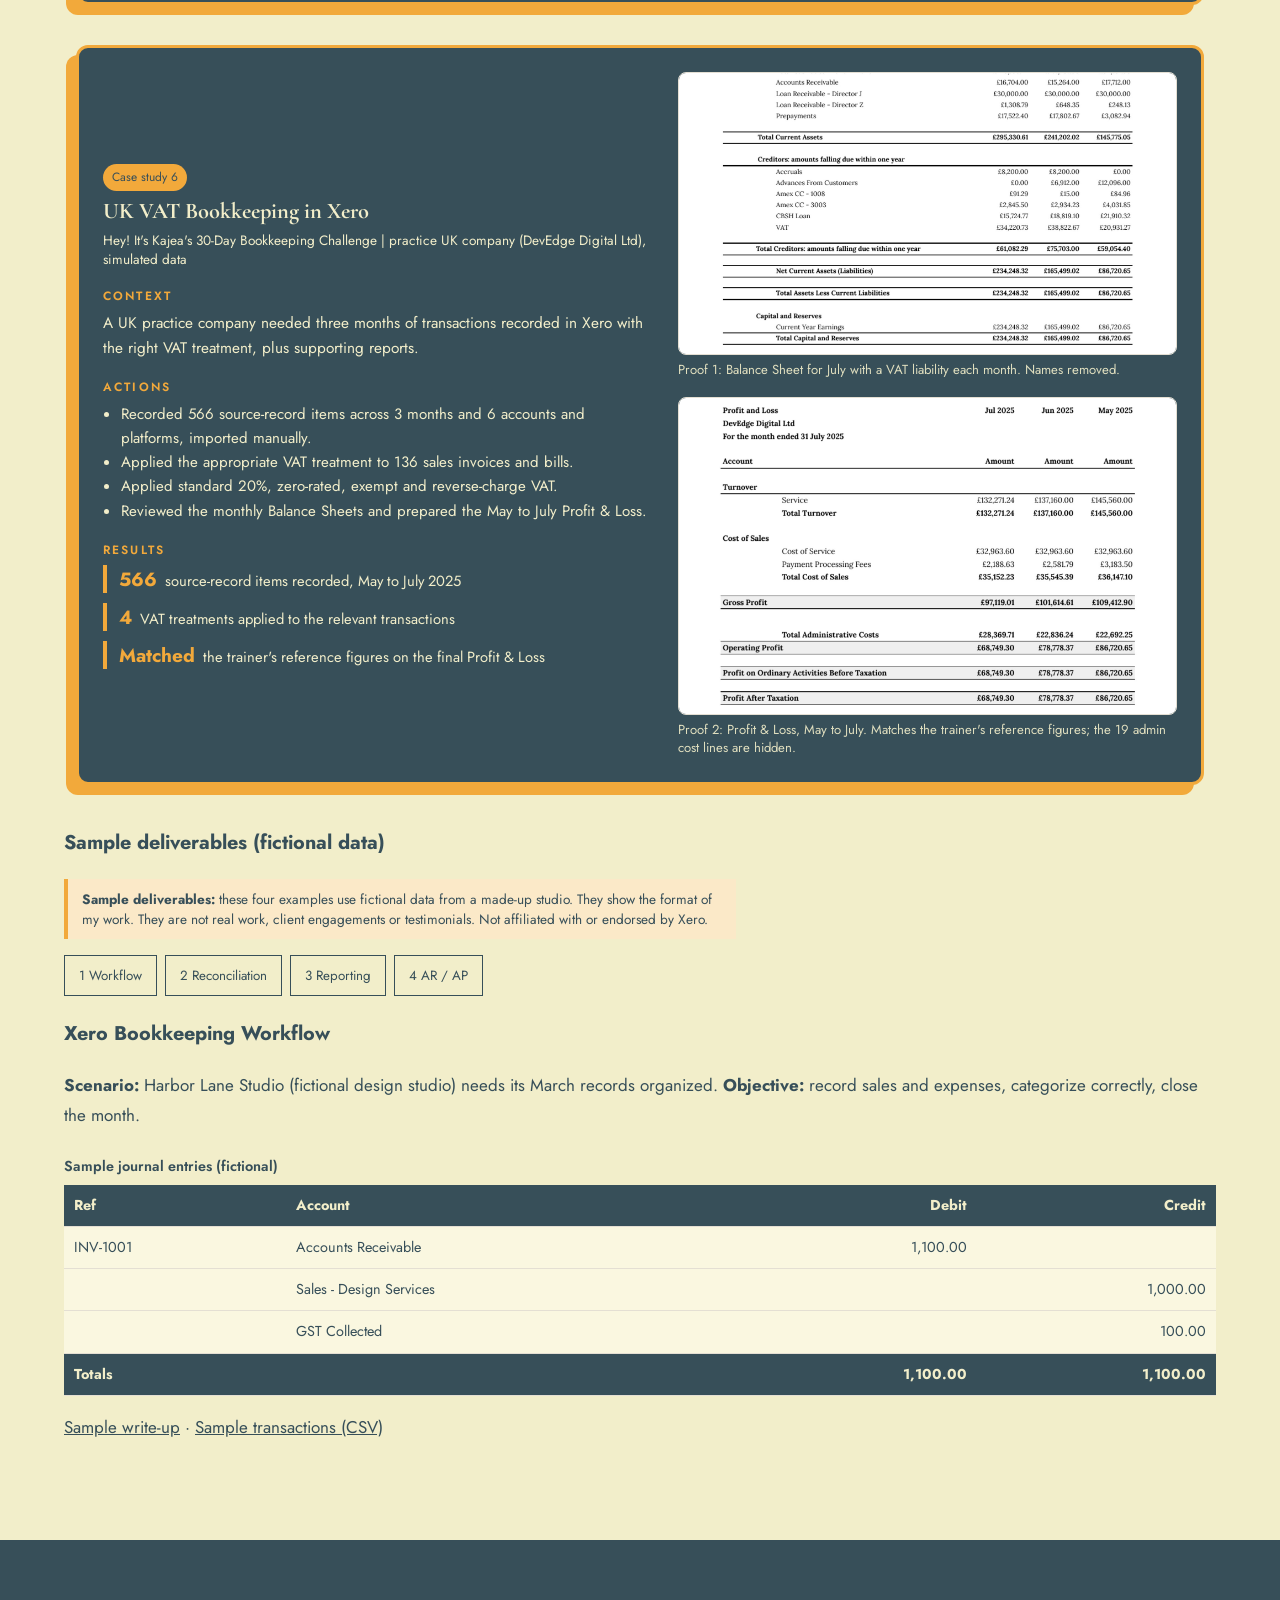
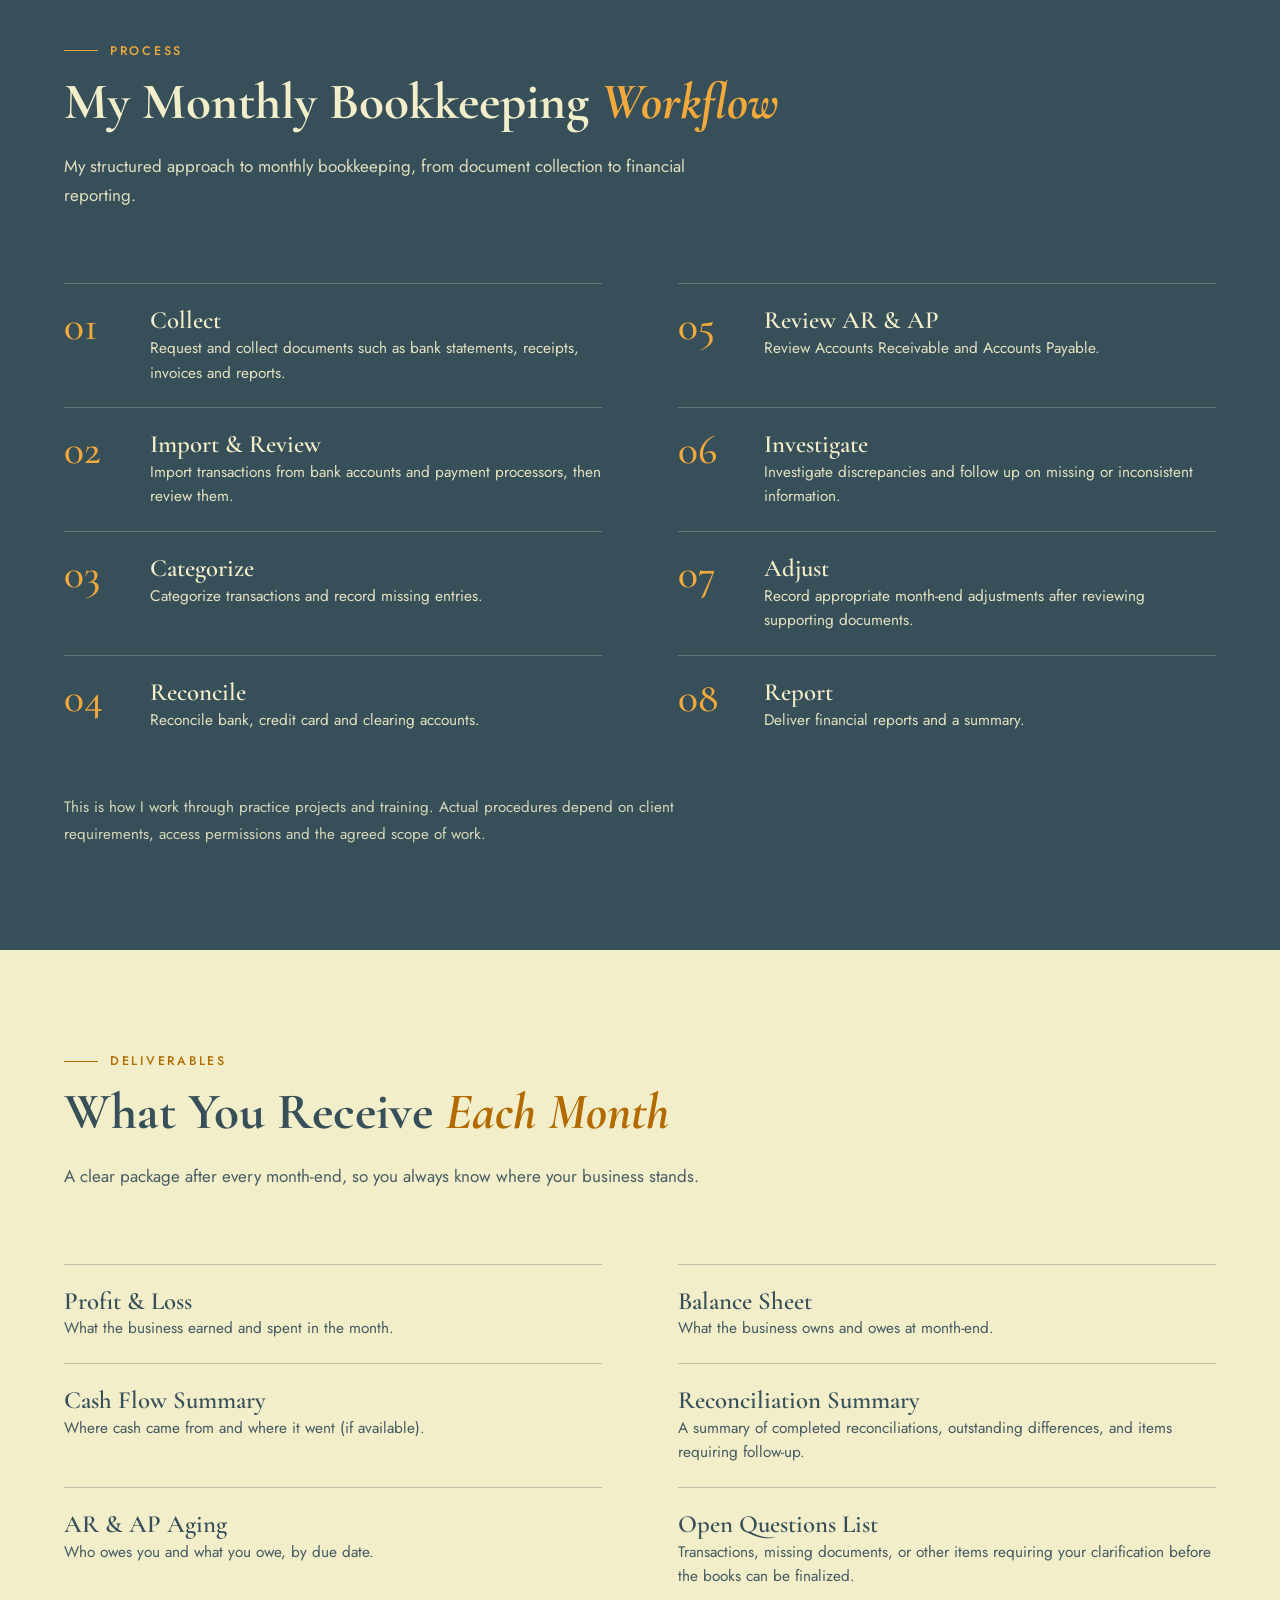
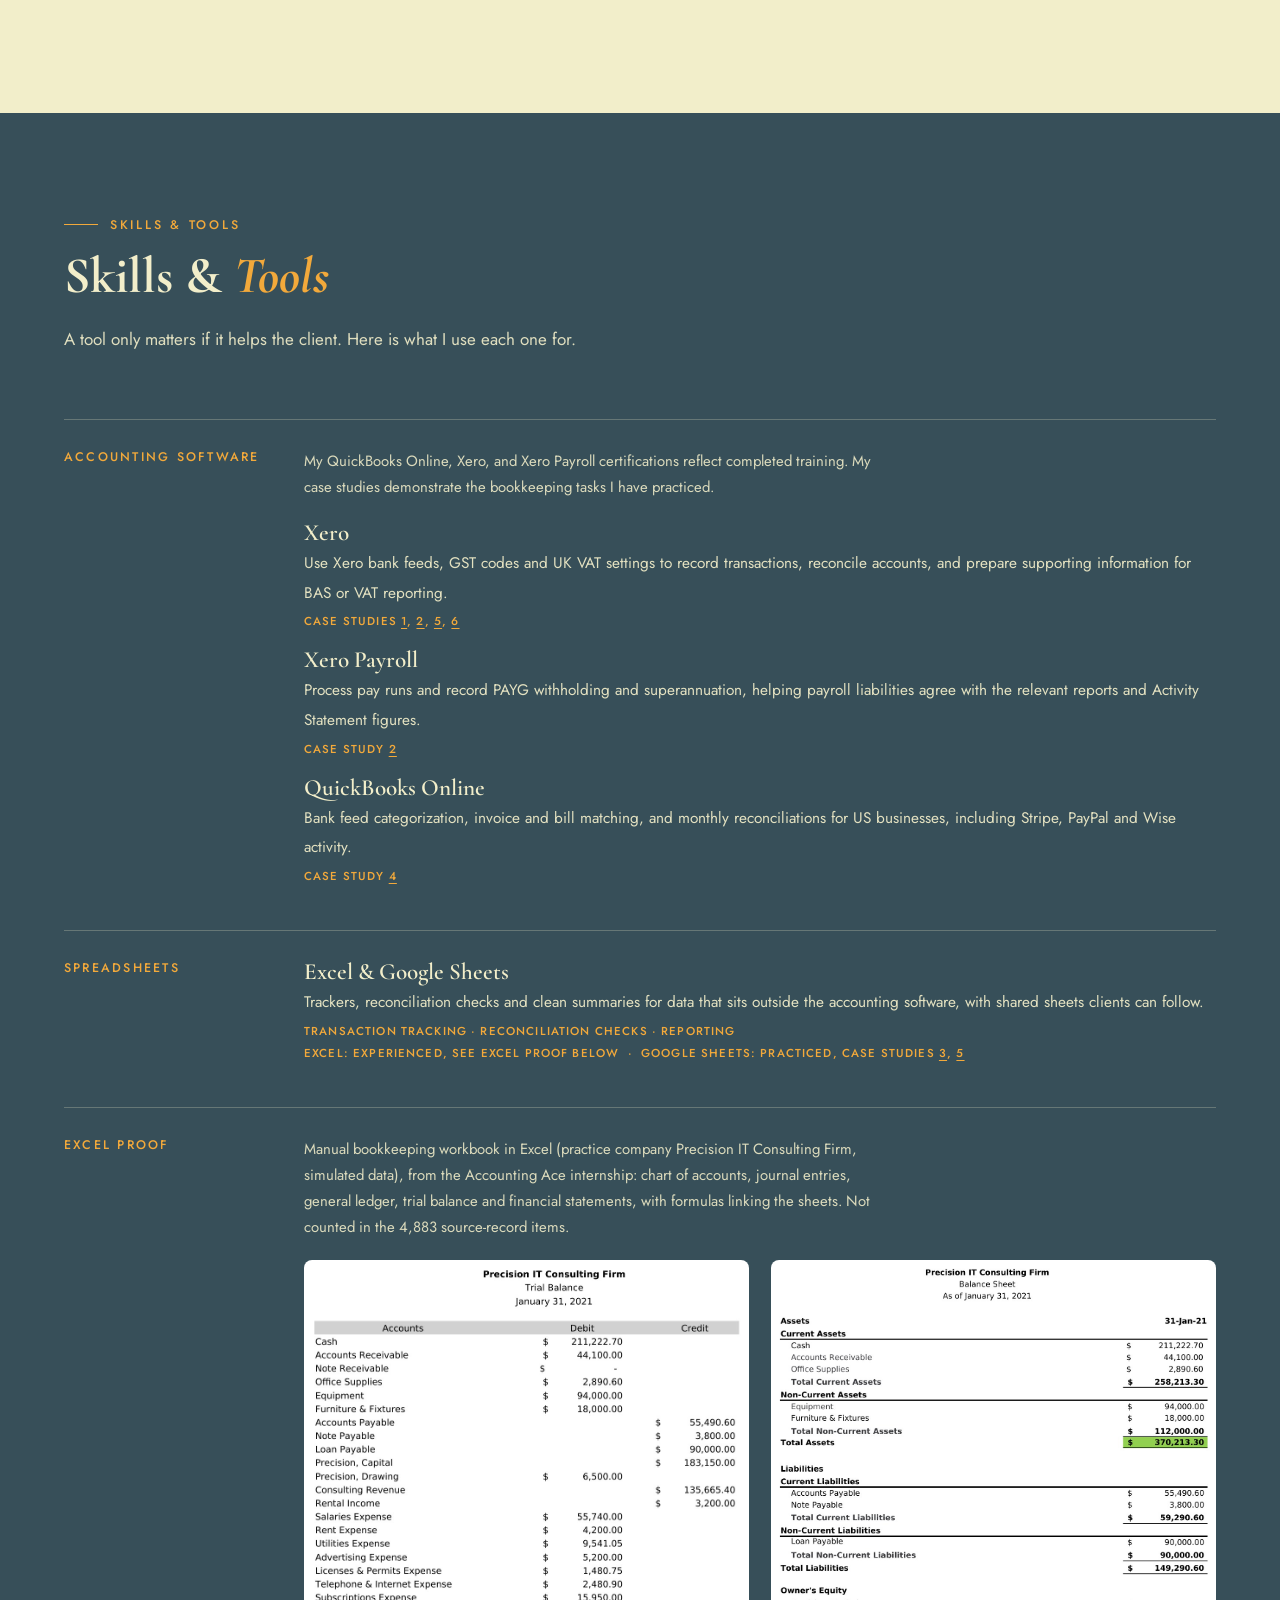
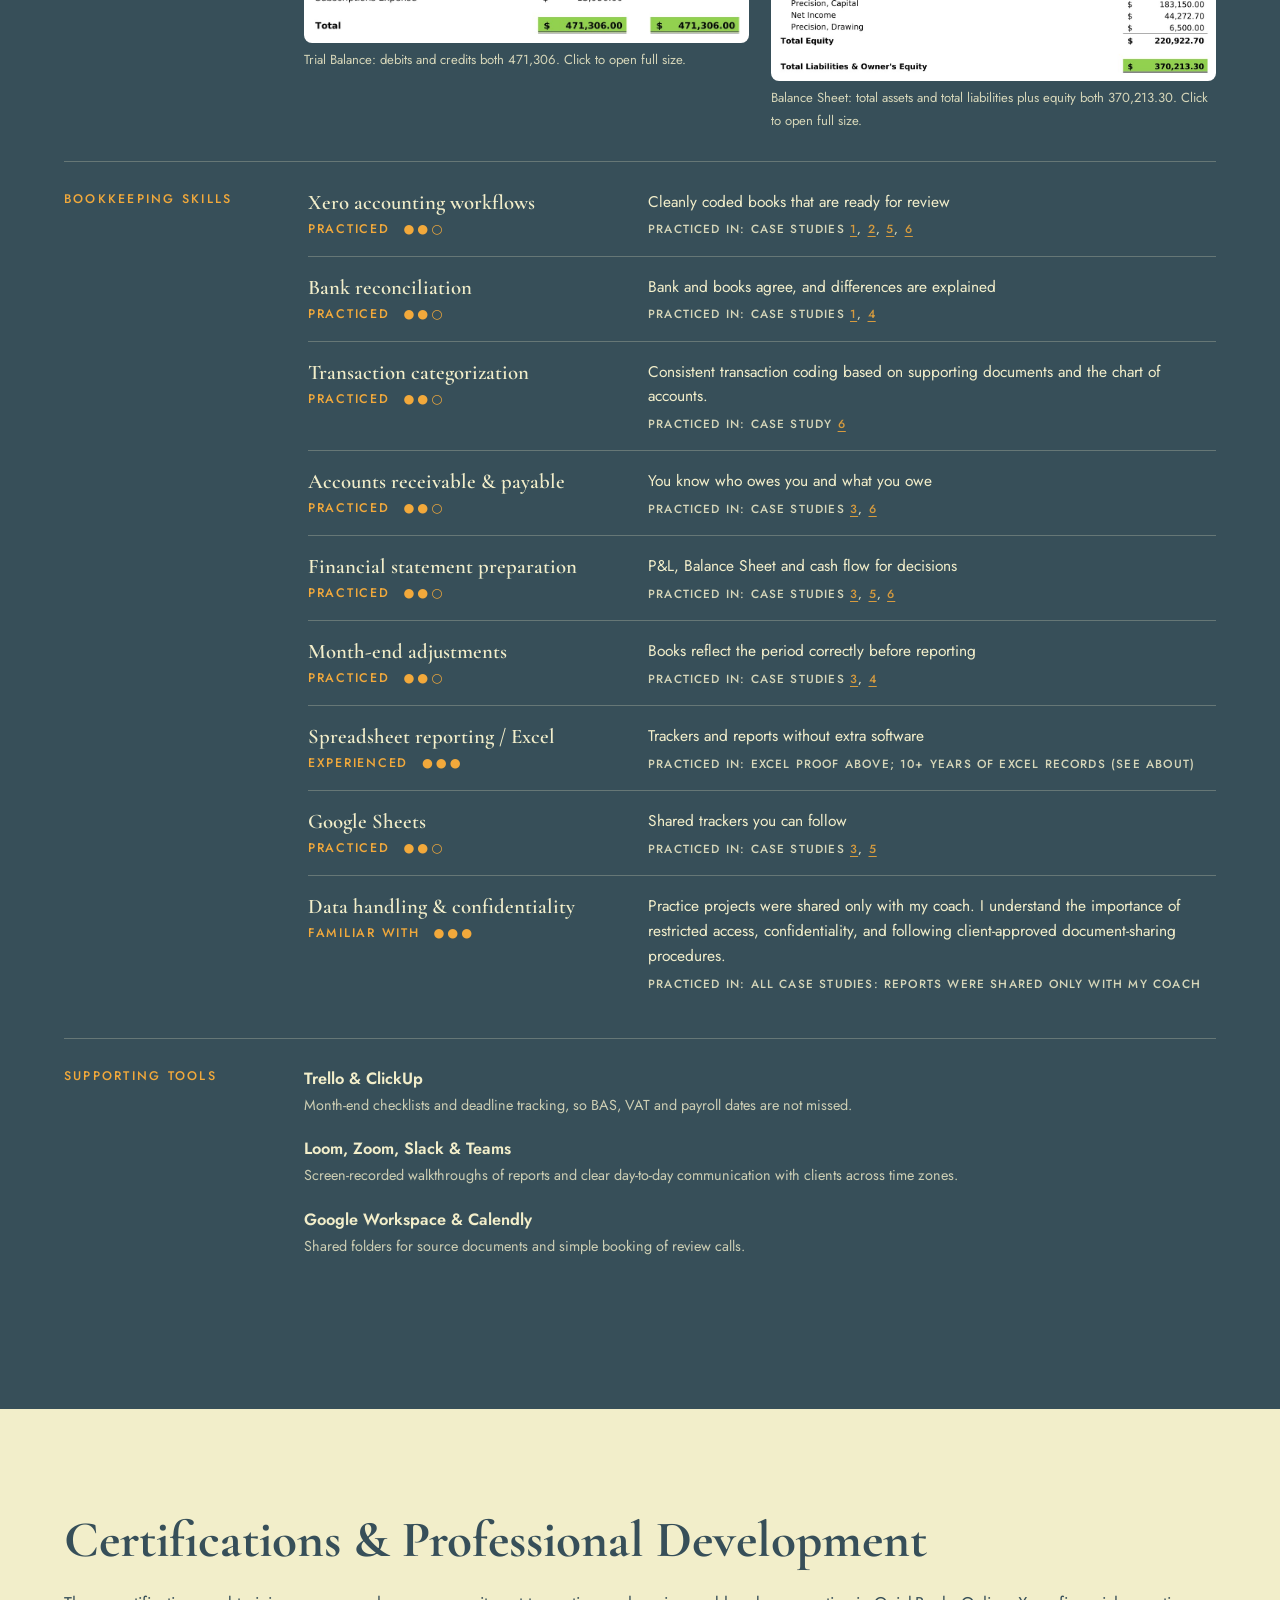
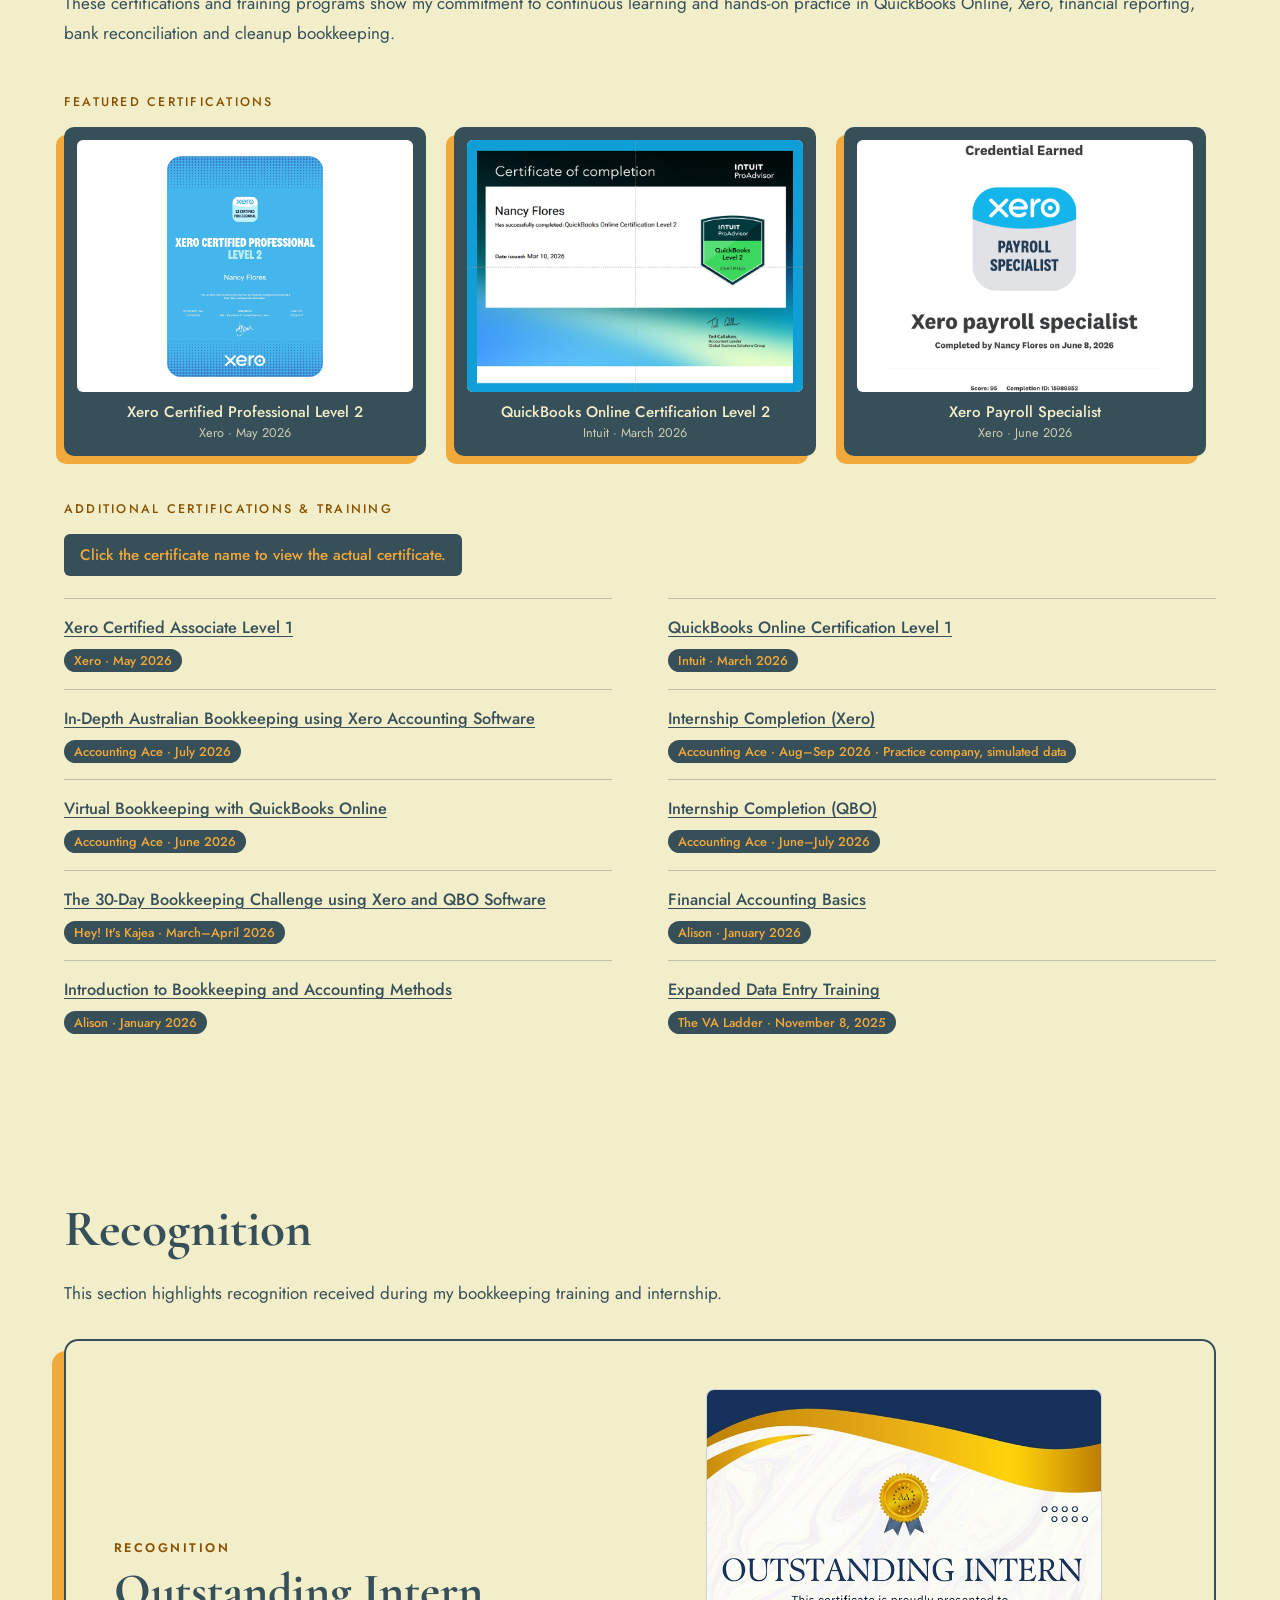
==== commit 30c094c8: "Update index.html" ====
--- a/index.html
+++ b/index.html
@@ -246,7 +246,7 @@
 <div class="sk-it"><b>QuickBooks Online</b><span>Bank feed categorization, invoice and bill matching, and monthly reconciliations for US businesses, including Stripe, PayPal and Wise activity.</span><em class="sk-cx">Case study <a href="#cs4" aria-label="Case study 4">4</a></em></div></div></div>
 
 <div class="sk-grp"><div class="sk-gl">Spreadsheets</div><div>
-<div class="sk-it"><b>Excel &amp; Google Sheets</b><span>Trackers, reconciliation checks and clean summaries for data that sits outside the accounting software, with shared sheets clients can follow.</span><em class="sk-cx">Transaction tracking · Reconciliation checks · Reporting</em><em class="sk-cx">Excel: Proficient, see Excel proof below &nbsp;·&nbsp; Google Sheets: Practiced, case studies <a href="#cs3" aria-label="Case study 3">3</a>, <a href="#cs5" aria-label="Case study 5">5</a></em></div></div></div>
+<div class="sk-it"><b>Excel &amp; Google Sheets</b><span>Trackers, reconciliation checks and clean summaries for data that sits outside the accounting software, with shared sheets clients can follow.</span><em class="sk-cx">Transaction tracking · Reconciliation checks · Reporting</em><em class="sk-cx">Excel: Experienced, see Excel proof below &nbsp;·&nbsp; Google Sheets: Practiced, case studies <a href="#cs3" aria-label="Case study 3">3</a>, <a href="#cs5" aria-label="Case study 5">5</a></em></div></div></div>
 
 <div class="sk-grp"><div class="sk-gl">Excel proof</div><div>
 <p class="sk-note">Manual bookkeeping workbook in Excel (practice company Precision IT Consulting Firm, simulated data), from the Accounting Ace internship: chart of accounts, journal entries, general ledger, trial balance and financial statements, with formulas linking the sheets. Not counted in the 4,883 source-record items.</p>
@@ -270,7 +270,7 @@
 <div class="sk-sr"><div class="sk-sn">Accounts receivable &amp; payable<span class="sk-lv">Practiced <span class="sk-dots" aria-hidden="true">●●○</span></span></div><div class="sk-sb">You know who owes you and what you owe<span class="sk-sp">Practiced in: case studies <a href="#cs3" aria-label="Case study 3">3</a>, <a href="#cs6" aria-label="Case study 6">6</a></span></div></div>
 <div class="sk-sr"><div class="sk-sn">Financial statement preparation<span class="sk-lv">Practiced <span class="sk-dots" aria-hidden="true">●●○</span></span></div><div class="sk-sb">P&amp;L, Balance Sheet and cash flow for decisions<span class="sk-sp">Practiced in: case studies <a href="#cs3" aria-label="Case study 3">3</a>, <a href="#cs5" aria-label="Case study 5">5</a>, <a href="#cs6" aria-label="Case study 6">6</a></span></div></div>
 <div class="sk-sr"><div class="sk-sn">Month-end adjustments<span class="sk-lv">Practiced <span class="sk-dots" aria-hidden="true">●●○</span></span></div><div class="sk-sb">Books reflect the period correctly before reporting<span class="sk-sp">Practiced in: case studies <a href="#cs3" aria-label="Case study 3">3</a>, <a href="#cs4" aria-label="Case study 4">4</a></span></div></div>
-<div class="sk-sr"><div class="sk-sn">Spreadsheet reporting / Excel<span class="sk-lv">Proficient <span class="sk-dots" aria-hidden="true">●●●</span></span></div><div class="sk-sb">Trackers and reports without extra software<span class="sk-sp">Practiced in: Excel proof above; 10+ years of Excel records (see About)</span></div></div>
+<div class="sk-sr"><div class="sk-sn">Spreadsheet reporting / Excel<span class="sk-lv">Experienced <span class="sk-dots" aria-hidden="true">●●●</span></span></div><div class="sk-sb">Trackers and reports without extra software<span class="sk-sp">Practiced in: Excel proof above; 10+ years of Excel records (see About)</span></div></div>
 <div class="sk-sr"><div class="sk-sn">Google Sheets<span class="sk-lv">Practiced <span class="sk-dots" aria-hidden="true">●●○</span></span></div><div class="sk-sb">Shared trackers you can follow<span class="sk-sp">Practiced in: case studies <a href="#cs3" aria-label="Case study 3">3</a>, <a href="#cs5" aria-label="Case study 5">5</a></span></div></div>
 <div class="sk-sr"><div class="sk-sn">Data handling &amp; confidentiality<span class="sk-lv">Familiar with <span class="sk-dots" aria-hidden="true">●●●</span></span></div><div class="sk-sb">Practice projects were shared only with my coach. I understand the importance of restricted access, confidentiality, and following client-approved document-sharing procedures.<span class="sk-sp">Practiced in: all case studies: reports were shared only with my coach</span></div></div>
 </div></div>
@@ -395,7 +395,7 @@
 <blockquote class="tm-i"><p class="tm-q">Nancy consistently maintained accurate financial records, handled documentation with great attention to detail, and ensured our financial data remained organized and reliable.</p><p class="tm-n">Janet Castillo<span class="tm-r">Founder, Mutual Fund Cooperative</span></p></blockquote>
 <blockquote class="tm-i"><p class="tm-q">I just wanted to take a moment to recognize the amazing job you did on all those bookkeeping cases! You handled each one with so much clarity and confidence, it really shows how quickly you're picking things up. What stands out most is how you understand not just the “how” but also the “why” behind each task.</p><p class="tm-n">Jeanette Hizole<span class="tm-r">Personal Coach, Hey! It's Kajea · from an email</span></p></blockquote>
 </div></div>
-<section id="security" class="ed">
+</section><section id="security" class="ed">
 <style>
 #recognition{background:#f2eeca;color:#374f59;display:flow-root;max-width:none!important;width:100%;margin:0;padding:clamp(24px,4vw,48px) 5vw clamp(72px,9vw,120px)}
 #recognition>*{max-width:1180px;margin-left:auto;margin-right:auto}
